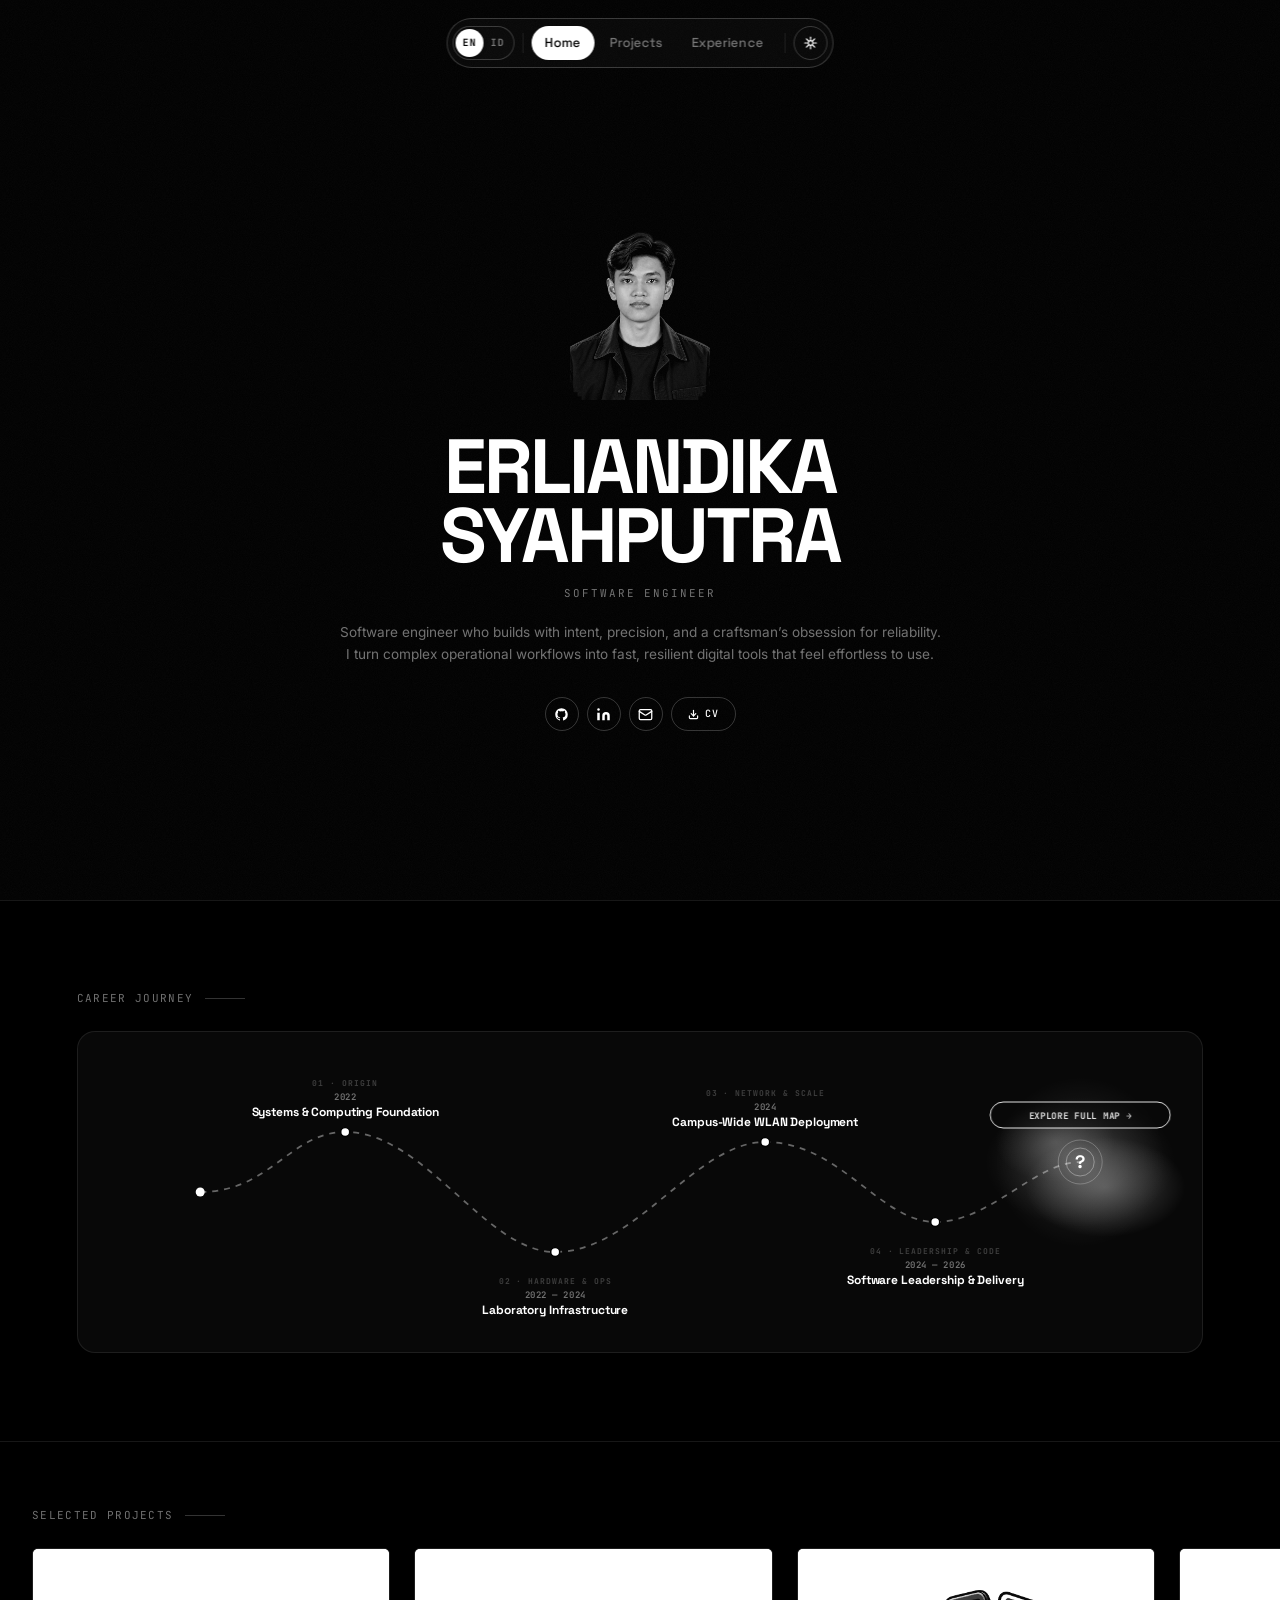
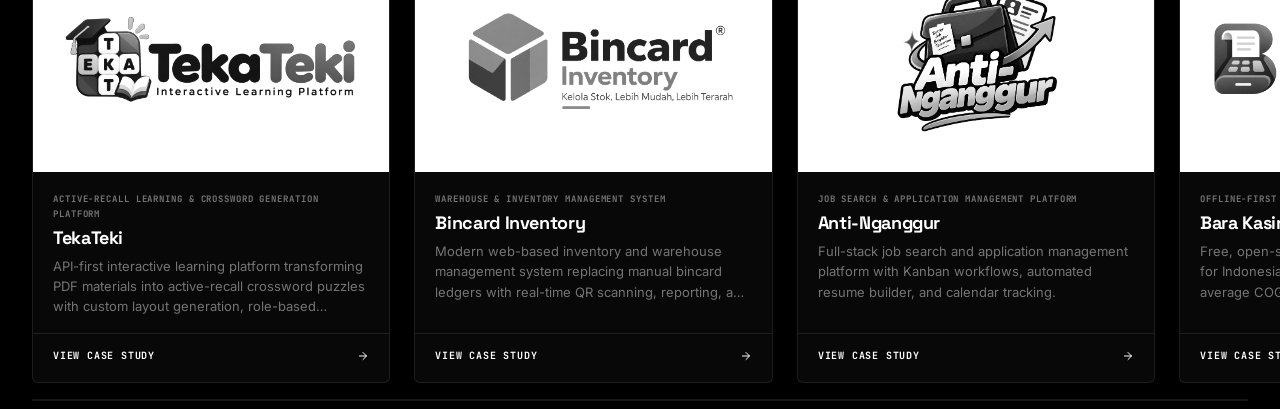
==== index.html @ e05b9988 "feat(branding & defaults): set default theme to darkmode and english, refine bio hook with authentic" ====
<!DOCTYPE html>
<html lang="en" data-theme="dark">
<head>
  <meta charset="UTF-8">
  <meta name="viewport" content="width=device-width, initial-scale=1.0">
  <title>Erliandika Syahputra — Software Engineer &amp; Full-Stack Web Developer</title>
  <meta name="description" content="Portfolio of Erliandika Syahputra, Software Engineer &amp; Full-Stack Web Developer based in Pekanbaru, Indonesia. Information Systems graduate from UIN Suska Riau specializing in web systems, mobile apps, and scalable digital architectures.">
  <meta name="author" content="Erliandika Syahputra">
  <link rel="canonical" href="https://erliandikasyahputra.vercel.app/">
  
  <!-- Open Graph / Facebook -->
  <meta property="og:type" content="website">
  <meta property="og:url" content="https://erliandikasyahputra.vercel.app/">
  <meta property="og:site_name" content="Erliandika Syahputra Portfolio">
  <meta property="og:title" content="Erliandika Syahputra — Software Engineer &amp; Full-Stack Web Developer">
  <meta property="og:description" content="Portfolio of Erliandika Syahputra, Software Engineer &amp; Full-Stack Web Developer based in Pekanbaru, Indonesia. Information Systems graduate from UIN Suska Riau.">
  <meta property="og:image" content="https://erliandikasyahputra.vercel.app/assets/images/profile-primary.webp">
  <meta property="og:locale" content="en_US">
  
  <!-- Twitter Card -->
  <meta name="twitter:card" content="summary_large_image">
  <meta name="twitter:url" content="https://erliandikasyahputra.vercel.app/">
  <meta name="twitter:title" content="Erliandika Syahputra — Software Engineer &amp; Full-Stack Web Developer">
  <meta name="twitter:description" content="Portfolio of Erliandika Syahputra, Software Engineer &amp; Full-Stack Web Developer based in Pekanbaru, Indonesia. Information Systems graduate from UIN Suska Riau.">
  <meta name="twitter:image" content="https://erliandikasyahputra.vercel.app/assets/images/profile-primary.webp">

  <!-- Structured Data: Person & WebSite Schema -->
  <script type="application/ld+json">
  {
    "@context": "https://schema.org",
    "@graph": [
      {
        "@type": "Person",
        "@id": "https://erliandikasyahputra.vercel.app/#person",
        "name": "Erliandika Syahputra",
        "jobTitle": "Software Engineer",
        "description": "Software Engineer focused on Web & Full-Stack Development, with a background in Information Systems and hands-on experience building and improving practical software solutions across web, mobile, and offline-first applications. Experience includes software development leadership, IT support, and network infrastructure.",
        "url": "https://erliandikasyahputra.vercel.app/",
        "image": "https://erliandikasyahputra.vercel.app/assets/images/profile-primary.webp",
        "sameAs": [
          "https://github.com/Erliandikasyahputraa",
          "https://www.linkedin.com/in/erliandika-syahputra/"
        ],
        "address": {
          "@type": "PostalAddress",
          "addressLocality": "Pekanbaru",
          "addressRegion": "Riau",
          "addressCountry": "ID"
        },
        "alumniOf": {
          "@type": "CollegeOrUniversity",
          "name": "Universitas Islam Negeri Sultan Syarif Kasim Riau",
          "alternateName": "UIN Suska Riau"
        },
        "knowsAbout": [
          "Software Engineering",
          "Full-Stack Web Development",
          "Frontend Development",
          "Backend Development",
          "Mobile Development",
          "React",
          "Next.js",
          "Laravel",
          "TypeScript",
          "JavaScript",
          "PHP",
          "REST API",
          "PostgreSQL",
          "MySQL",
          "Supabase",
          "Tailwind CSS",
          "PWA",
          "IT Support",
          "Network Infrastructure"
        ]
      },
      {
        "@type": "WebSite",
        "@id": "https://erliandikasyahputra.vercel.app/#website",
        "url": "https://erliandikasyahputra.vercel.app/",
        "name": "Erliandika Syahputra — Software Engineer Portfolio",
        "author": {
          "@id": "https://erliandikasyahputra.vercel.app/#person"
        }
      }
    ]
  }
  </script>

  <link rel="icon" href="assets/images/web_logo-removebg-preview (1).webp" type="image/webp">
  <link rel="preconnect" href="https://fonts.googleapis.com">
  <link rel="preconnect" href="https://fonts.gstatic.com" crossorigin>
  <link rel="stylesheet" href="https://fonts.googleapis.com/css2?family=Space+Grotesk:wght@300;400;500;600;700&family=Inter:ital,opsz,wght@0,14..32,300;0,14..32,400;0,14..32,500;1,14..32,400&family=JetBrains+Mono:wght@400;500;600;700&display=swap">
  <link rel="stylesheet" href="assets/css/style.css">
</head>
<body>

<div class="grain" aria-hidden="true"></div>
<div id="inkLayer" class="ink-layer" aria-hidden="true">
  <svg id="inkSVG" preserveAspectRatio="none">
    <defs>
      <filter id="inkBlob">
        <feTurbulence type="fractalNoise" baseFrequency="0.012 0.014" numOctaves="3" seed="5" result="noise"/>
        <feDisplacementMap in="SourceGraphic" in2="noise" scale="36" xChannelSelector="R" yChannelSelector="G"/>
      </filter>
    </defs>
    <circle id="inkCircle" cx="0" cy="0" r="0" style="filter:url(#inkBlob)"/>
  </svg>
</div>
<canvas id="cursor-canvas" aria-hidden="true"></canvas>

<!-- ═══ NAVBAR ══════════════════════════════════════════════ -->
<nav class="navbar" role="navigation" aria-label="Main navigation">
  <!-- LEFT: Language Toggle (replaces ES logo) -->
  <button class="navbar__lang-pill" id="langToggle" aria-label="Switch language" data-i18n-aria-label="aria_lang_switch" type="button">
    <span class="navbar__lang-pill__track">
      <span class="navbar__lang-pill__opt" data-lang="en">EN</span>
      <span class="navbar__lang-pill__opt" data-lang="id">ID</span>
    </span>
  </button>
  <div class="navbar__divider" aria-hidden="true"></div>
  <ul class="navbar__links" role="list">
    <li>
      <a href="index.html" class="navbar__link active" aria-current="page" aria-label="Home" data-i18n-aria-label="nav_home">
        <svg class="nav-icon" width="15" height="15" viewBox="0 0 24 24" fill="none" stroke="currentColor" stroke-width="2" stroke-linecap="round" stroke-linejoin="round" aria-hidden="true"><path d="m3 9 9-7 9 7v11a2 2 0 0 1-2 2H5a2 2 0 0 1-2-2z"/><polyline points="9 22 9 12 15 12 15 22"/></svg>
        <span class="nav-label" data-i18n="nav_home">Home</span>
      </a>
    </li>
    <li>
      <a href="pages/projects.html" class="navbar__link" aria-label="Projects" data-i18n-aria-label="nav_projects">
        <svg class="nav-icon" width="15" height="15" viewBox="0 0 24 24" fill="none" stroke="currentColor" stroke-width="2" stroke-linecap="round" stroke-linejoin="round" aria-hidden="true"><rect x="2" y="7" width="20" height="14" rx="2" ry="2"/><path d="M16 21V5a2 2 0 0 0-2-2h-4a2 2 0 0 0-2 2v16"/></svg>
        <span class="nav-label" data-i18n="nav_projects">Projects</span>
      </a>
    </li>
    <li>
      <a href="pages/experience.html" class="navbar__link" aria-label="Experience" data-i18n-aria-label="nav_experience">
        <svg class="nav-icon" width="15" height="15" viewBox="0 0 24 24" fill="none" stroke="currentColor" stroke-width="2" stroke-linecap="round" stroke-linejoin="round" aria-hidden="true"><circle cx="12" cy="12" r="10"/><polygon points="16.24 7.76 14.12 14.12 7.76 16.24 9.88 9.88 16.24 7.76"/></svg>
        <span class="nav-label" data-i18n="nav_experience">Experience</span>
      </a>
    </li>
  </ul>
  <!-- RIGHT: Theme Toggle -->
  <div class="navbar__divider" aria-hidden="true"></div>
  <button class="navbar__toggle" id="themeToggle" aria-label="Toggle colour theme" data-i18n-aria-label="aria_theme_toggle" type="button">
    <svg class="icon-sun"  width="14" height="14" viewBox="0 0 24 24" fill="none" stroke="currentColor" stroke-width="2" stroke-linecap="round" aria-hidden="true"><circle cx="12" cy="12" r="4"/><line x1="12" y1="2" x2="12" y2="6"/><line x1="12" y1="18" x2="12" y2="22"/><line x1="4.93" y1="4.93" x2="7.76" y2="7.76"/><line x1="16.24" y1="16.24" x2="19.07" y2="19.07"/><line x1="2" y1="12" x2="6" y2="12"/><line x1="18" y1="12" x2="22" y2="12"/><line x1="4.93" y1="19.07" x2="7.76" y2="16.24"/><line x1="16.24" y1="7.76" x2="19.07" y2="4.93"/></svg>
    <svg class="icon-moon" width="14" height="14" viewBox="0 0 24 24" fill="none" stroke="currentColor" stroke-width="2" stroke-linecap="round" aria-hidden="true"><path d="M21 12.79A9 9 0 1 1 11.21 3 7 7 0 0 0 21 12.79z"/></svg>
  </button>
  <button class="navbar__menu-btn" id="mobileMenuBtn" aria-label="Open navigation menu" data-i18n-aria-label="aria_menu_open" aria-expanded="false" type="button">
    <svg width="15" height="15" viewBox="0 0 24 24" fill="none" stroke="currentColor" stroke-width="2" stroke-linecap="round" aria-hidden="true"><line x1="3" y1="6" x2="21" y2="6"/><line x1="3" y1="12" x2="21" y2="12"/><line x1="3" y1="18" x2="21" y2="18"/></svg>
  </button>
</nav>

<div class="mobile-nav" id="mobileNav" role="dialog" aria-modal="true" aria-label="Navigation">
  <button class="mobile-nav__close" id="mobileNavClose" aria-label="Close menu" data-i18n-aria-label="aria_menu_close" type="button">
    <svg width="15" height="15" viewBox="0 0 24 24" fill="none" stroke="currentColor" stroke-width="2" stroke-linecap="round" aria-hidden="true"><line x1="18" y1="6" x2="6" y2="18"/><line x1="6" y1="6" x2="18" y2="18"/></svg>
  </button>
  <a href="index.html"            class="mobile-nav__link" data-mnav data-i18n="nav_home">Home</a>
  <a href="pages/projects.html"   class="mobile-nav__link" data-mnav data-i18n="nav_projects">Projects</a>
  <a href="pages/experience.html" class="mobile-nav__link" data-mnav data-i18n="nav_experience">Experience</a>
  <div class="mobile-nav__bottom">
    <button class="navbar__lang-pill" id="langToggleMobile" aria-label="Switch language" data-i18n-aria-label="aria_lang_switch" type="button">
      <span class="navbar__lang-pill__track">
        <span class="navbar__lang-pill__opt" data-lang="en">EN</span>
        <span class="navbar__lang-pill__opt" data-lang="id">ID</span>
      </span>
    </button>
    <button class="navbar__toggle" id="themeToggleMobile" aria-label="Toggle theme" data-i18n-aria-label="aria_theme_toggle" type="button">
      <svg class="icon-sun"  width="14" height="14" viewBox="0 0 24 24" fill="none" stroke="currentColor" stroke-width="2" stroke-linecap="round" aria-hidden="true"><circle cx="12" cy="12" r="4"/><line x1="12" y1="2" x2="12" y2="6"/><line x1="12" y1="18" x2="12" y2="22"/></svg>
      <svg class="icon-moon" width="14" height="14" viewBox="0 0 24 24" fill="none" stroke="currentColor" stroke-width="2" stroke-linecap="round" aria-hidden="true"><path d="M21 12.79A9 9 0 1 1 11.21 3 7 7 0 0 0 21 12.79z"/></svg>
    </button>
  </div>
</div>

<main>
  <!-- ═══ HERO ═══════════════════════════════════════════════ -->
  <section class="hero container" id="hero" aria-label="Profile introduction">
    <div class="hero__photo" tabindex="0" aria-label="Profile photo — hover for alternate">
      <img class="hero__photo-primary"   src="assets/images/profile-primary.webp" alt="Erliandika Syahputra" width="140" height="140" loading="eager" decoding="async">
      <img class="hero__photo-secondary" src="assets/images/profile-glitch.webp" alt="Erliandika Syahputra — alternate" width="140" height="140" loading="lazy" decoding="async">
    </div>

    <h1 class="hero__name">Erliandika<br>Syahputra</h1>
    <p class="hero__role" data-i18n="hero_role">Software Engineer</p>
    <p class="hero__bio" data-i18n="hero_bio">Software engineer who builds with intent, precision, and a craftsman’s obsession for reliability. I turn complex operational workflows into fast, resilient digital tools that feel effortless to use.</p>

    <div class="hero__socials" aria-label="Social and contact links">
      <a href="https://github.com/Erliandikasyahputraa" target="_blank" rel="noopener noreferrer" class="hero__icon-btn" aria-label="GitHub">
        <svg width="15" height="15" viewBox="0 0 24 24" fill="currentColor" aria-hidden="true"><path d="M12 2C6.48 2 2 6.48 2 12c0 4.42 2.87 8.17 6.84 9.49.5.09.66-.22.66-.48v-1.7c-2.78.6-3.37-1.34-3.37-1.34-.46-1.16-1.11-1.47-1.11-1.47-.91-.62.07-.61.07-.61 1 .07 1.53 1.03 1.53 1.03.89 1.52 2.34 1.08 2.91.83.09-.65.35-1.08.63-1.33-2.22-.25-4.56-1.11-4.56-4.95 0-1.09.39-1.98 1.03-2.68-.1-.25-.45-1.27.1-2.64 0 0 .84-.27 2.75 1.02A9.56 9.56 0 0 1 12 6.8c.85.004 1.71.115 2.51.337 1.91-1.29 2.75-1.02 2.75-1.02.55 1.37.2 2.39.1 2.64.64.7 1.03 1.59 1.03 2.68 0 3.85-2.34 4.7-4.57 4.95.36.31.68.92.68 1.85v2.74c0 .27.16.58.67.48A10.01 10.01 0 0 0 22 12c0-5.52-4.48-10-10-10z"/></svg>
      </a>
      <a href="https://www.linkedin.com/in/erliandika-syahputra/" target="_blank" rel="noopener noreferrer" class="hero__icon-btn" aria-label="LinkedIn">
        <svg width="15" height="15" viewBox="0 0 24 24" fill="currentColor" aria-hidden="true"><path d="M16 8a6 6 0 0 1 6 6v7h-4v-7a2 2 0 0 0-2-2 2 2 0 0 0-2 2v7h-4v-7a6 6 0 0 1 6-6zM2 9h4v12H2z"/><circle cx="4" cy="4" r="2"/></svg>
      </a>
      <a href="mailto:syahputraerliandika@gmail.com" class="hero__icon-btn" aria-label="Email">
        <svg width="15" height="15" viewBox="0 0 24 24" fill="none" stroke="currentColor" stroke-width="2" stroke-linecap="round" aria-hidden="true"><rect x="2" y="4" width="20" height="16" rx="2"/><path d="m22 7-8.97 5.7a1.94 1.94 0 0 1-2.06 0L2 7"/></svg>
      </a>
      <a href="assets/docs/Erliandika_Syahputra_General_Resume.pdf" id="cvBtn" target="_blank" rel="noopener noreferrer" download="Erliandika_Syahputra_General_Resume.pdf" class="hero__cv-btn" aria-label="Download CV" data-i18n-aria-label="aria_download_cv">
        <svg width="11" height="11" viewBox="0 0 24 24" fill="none" stroke="currentColor" stroke-width="2.5" stroke-linecap="round" aria-hidden="true"><path d="M21 15v4a2 2 0 0 1-2 2H5a2 2 0 0 1-2-2v-4"/><polyline points="7 10 12 15 17 10"/><line x1="12" y1="15" x2="12" y2="3"/></svg>
        CV
      </a>
    </div>
  </section>

  <!-- ═══ EXPERIENCE PREVIEW / TREASURE MAP ════════════════════ -->
  <section class="exp-preview container" id="exp-preview" aria-label="Career journey preview">
    <div class="exp-preview__header">
      <div class="section-label" style="margin-bottom:0"><span data-i18n="section_journey_label">Career Journey</span></div>
    </div>
    <div class="exp-map-stage" id="expMapStage">
      <div class="exp-map-wrap" id="expPreviewMap" aria-label="Interactive career journey map"></div>
    </div>
    <div class="exp-map-mobile-bar">
      <a href="pages/experience.html" class="exp-map-mobile-cta">
        <span data-i18n="journey_explore_cta">Explore the full journey</span>
        <svg width="13" height="13" viewBox="0 0 24 24" fill="none" stroke="currentColor" stroke-width="2" stroke-linecap="round" aria-hidden="true"><line x1="5" y1="12" x2="19" y2="12"/><polyline points="12 5 19 12 12 19"/></svg>
      </a>
    </div>
  </section>

  <!-- ═══ PROJECT TRAILER ═════════════════════════════════════ -->
  <section class="projects-trailer" id="projects-trailer" aria-label="Selected projects">
    <div class="projects-trailer-sticky" id="trailerSticky">
      <div class="projects-trailer__header">
        <div class="section-label" style="margin-bottom:0"><span data-i18n="section_projects_label">Selected Projects</span></div>
      </div>
      <div class="projects-track-outer">
        <div class="projects-track" id="projectsTrack" role="list"></div>
      </div>
      <div class="projects-progress" aria-hidden="true">
        <div class="projects-progress-bg">
          <div class="projects-progress-fill" id="progressFill"></div>
        </div>
      </div>
    </div>
  </section>
</main>

<script src="assets/js/data.js"></script>
<script src="assets/js/lang.js"></script>
<script src="assets/js/theme.js"></script>
<script src="assets/js/cursor.js"></script>
<script src="assets/js/app.js"></script>
</body>
</html>
---- assets/css/style.css ----
/* ============================================================
   ERLIANDIKA SYAHPUTRA — PORTFOLIO v3
   B&W · Minimal · Editorial · Centered · Personal
   ============================================================ */
/* ── 1. TOKENS ──────────────────────────────── */
:root {
  --bg:          #ffffff;
  --bg-rgb:      255, 255, 255;
  --bg-card:     #fafafa;
  --fg:          #000000;
  --bg-glass:    rgba(255,255,255,0.62);
  --border:      rgba(0,0,0,0.09);
  --border-mid:  rgba(0,0,0,0.20);
  --border-str:  #000000;
  --muted:       rgba(0,0,0,0.44);
  --muted-soft:  rgba(0,0,0,0.22);
  --fog-color:   #C8C8C8;
  --fog-color-2: #D0D0D0;
  --fog-color-3: #DADADA;

  --font-display: 'Space Grotesk', system-ui, sans-serif;
  --font-body:    'Inter',         system-ui, sans-serif;
  --font-mono:    'JetBrains Mono',monospace;

  --nav-h:   50px;
  --gutter:  clamp(1.5rem, 6vw, 6rem);
  --max-w:   1380px;
  --ease:    cubic-bezier(0.22,1,0.36,1);
  --theme-dur: 200ms;
  --theme-ease: cubic-bezier(0.22, 1, 0.36, 1);
}

[data-theme="dark"] {
  --bg:          #000000;
  --bg-rgb:      0, 0, 0;
  --bg-card:     #080808;
  --fg:          #ffffff;
  --bg-glass:    rgba(10,10,10,0.62);
  --border:      rgba(255,255,255,0.09);
  --border-mid:  rgba(255,255,255,0.20);
  --border-str:  #ffffff;
  --muted:       rgba(255,255,255,0.44);
  --muted-soft:  rgba(255,255,255,0.22);
  --fog-color:   rgba(125, 125, 125, 0.55);
  --fog-color-2: rgba(105, 105, 105, 0.45);
  --fog-color-3: rgba(90,  90,  90,  0.35);
}

/* ── 2. RESET & THEME TRANSITION FOUNDATION ── */
*,*::before,*::after { box-sizing:border-box; margin:0; padding:0; }
html { font-size:16px; scroll-behavior:smooth; -webkit-text-size-adjust:100%; }
body {
  font-family: var(--font-body);
  font-size: 1rem; line-height: 1.65;
  background: var(--bg); color: var(--fg);
  overflow-x: hidden;
  transition: background-color var(--theme-dur) var(--theme-ease), color var(--theme-dur) var(--theme-ease);
}

/* Theme color transition for surfaces, text, borders, SVGs, and maps */
html,
body,
.container,
header,
footer,
section,
main,
article,
aside,
nav,
.navbar,
.navbar__lang-pill__track,
.navbar__link,
.navbar__toggle,
.navbar__divider,
.card,
.project-card,
.project-row,
.cert-card,
.exp-card,
.milestone-card,
.dossier-modal,
.dossier-overlay,
.dossier-dialog,
.dossier-header,
.dossier-body,
.dossier-footer,
.dossier-close,
.modal,
.modal-content,
.btn,
.tag,
.pill,
.badge,
input,
textarea,
select,
button,
h1, h2, h3, h4, h5, h6,
p, span, a, label, li,
svg,
svg path,
svg line,
svg circle,
svg rect,
svg polygon,
svg polyline,
svg text,
svg tspan,
.contour-line,
.grid-line,
.elev-label,
.coord-tag,
.trail-line,
.trail-dash,
.waypoint-marker,
.waypoint-circle,
.waypoint-halo,
.trail-text,
.trail-label,
.trail-sub,
.trail-badge,
.dest-node,
.dest-pulse-ring,
.dest-btn,
.dest-btn-box,
.dest-btn-text,
.map-road-glow,
.map-road-track,
.map-start-halo,
.map-start-ring,
.map-node-start,
.map-start-label,
.map-start-sub,
.map-node-halo,
.map-node-core,
.map-node-ring,
.map-label-tag,
.map-label-year,
.map-label-title,
.map-label-sub,
.map-dest-aura,
.map-dest-ring-outer,
.map-dest-ring-inner,
.map-dest-core {
  transition-property: background-color, color, border-color, box-shadow, fill, stroke, outline-color;
  transition-duration: var(--theme-dur);
  transition-timing-function: var(--theme-ease);
}

/* Accessibility: instant theme switch for reduced-motion */
@media (prefers-reduced-motion: reduce) {
  :root {
    --theme-dur: 0ms !important;
  }
  *, *::before, *::after,
  svg, svg * {
    transition-duration: 0ms !important;
  }
}

/* Custom pixel meat cursor active only when physical mouse/trackpad pointer is in use */
html.custom-cursor-active,
html.custom-cursor-active *,
html.custom-cursor-active *::before,
html.custom-cursor-active *::after {
  cursor: none !important;
}

/* Default cursor behavior when touch is in use or mouse is idle */
html:not(.custom-cursor-active) {
  cursor: auto;
}
html:not(.custom-cursor-active) a,
html:not(.custom-cursor-active) button,
html:not(.custom-cursor-active) [role="button"],
html:not(.custom-cursor-active) [tabindex] {
  cursor: pointer;
}

img,video { display:block; max-width:100%; }
a { color:inherit; text-decoration:none; }
button { font:inherit; background:none; border:none; }
ul,ol { list-style:none; }
h1,h2,h3,h4,h5 { font-family:var(--font-display); }

/* ── CUSTOM SLIM EXPEDITION SCROLLBAR (All Pages & Containers) ── */
/* Standard Firefox */
* {
  scrollbar-width: thin;
  scrollbar-color: var(--muted) var(--bg);
}

/* WebKit (Chrome, Edge, Safari, Opera) */
::-webkit-scrollbar {
  width: 7px;
  height: 7px;
}

::-webkit-scrollbar-track {
  background: var(--bg);
  border-left: 1px solid var(--border);
  transition: background-color var(--theme-dur) var(--theme-ease), border-color var(--theme-dur) var(--theme-ease);
}

::-webkit-scrollbar-thumb {
  background: var(--muted);
  border-radius: 999px;
  border: 1.5px solid var(--bg);
  transition: background-color var(--theme-dur) var(--theme-ease), border-color var(--theme-dur) var(--theme-ease);
}

::-webkit-scrollbar-thumb:hover {
  background: var(--fg);
}

::-webkit-scrollbar-thumb:active {
  background: var(--fg);
}

::-webkit-scrollbar-corner {
  background: var(--bg);
}

/* ── 3. GRAIN ───────────────────────────────── */
.grain {
  position:fixed; inset:0; pointer-events:none; z-index:9995;
  opacity:0.025;
  background-image: url("data:image/svg+xml,%3Csvg xmlns='http://www.w3.org/2000/svg' width='200' height='200'%3E%3Cfilter id='n'%3E%3CfeTurbulence type='fractalNoise' baseFrequency='0.85' numOctaves='4' stitchTiles='stitch'/%3E%3CfeColorMatrix type='saturate' values='0'/%3E%3C/filter%3E%3Crect width='200' height='200' filter='url(%23n)'/%3E%3C/svg%3E");
  background-size:160px 160px;
  mix-blend-mode:multiply;
}
[data-theme="dark"] .grain { mix-blend-mode:screen; opacity:0.04; }

/* ── 4. INK TRANSITION OVERLAY (Legacy disabled) ── */
.ink-layer {
  display: none !important;
}

/* ── 5. CURSOR CANVAS (Always on top of all UI layers) ── */
#cursor-canvas {
  position: fixed !important;
  inset: 0 !important;
  pointer-events: none !important;
  z-index: 99999 !important;
  width: 100% !important;
  height: 100% !important;
}

/* ── 6. LAYOUT ──────────────────────────────── */
.container { width:100%; max-width:var(--max-w); margin-inline:auto; padding-inline:var(--gutter); }

/* ── 7. NAVBAR ──────────────────────────────── */
.navbar {
  position:fixed; top:18px; left:50%;
  transform:translateX(-50%);
  z-index:200; display:flex; align-items:center;
  gap:0; height:var(--nav-h); padding:0 5px;
  background:var(--bg-glass);
  border:1px solid var(--border-mid); border-radius:999px;
  backdrop-filter:blur(20px) saturate(1.5);
  -webkit-backdrop-filter:blur(20px) saturate(1.5);
  box-shadow:0 1px 24px rgba(0,0,0,0.06);
  white-space:nowrap;
  transition: background-color var(--theme-dur) var(--theme-ease), border-color var(--theme-dur) var(--theme-ease), box-shadow var(--theme-dur) var(--theme-ease);
}
/* Language pill toggle — balanced with theme toggle */
.navbar__lang-pill {
  display:flex; align-items:center; justify-content:center;
  height:38px; flex-shrink:0;
  background:none; border:none; padding:0;
  cursor:pointer;
}
.navbar__lang-pill__track {
  position:relative; display:flex; align-items:center;
  height:34px; padding:2px;
  background: var(--bg-card);
  border:1.5px solid var(--border-mid);
  border-radius:999px;
  gap:0;
  box-shadow: inset 0 1px 2px rgba(0,0,0,0.04);
  transition: background-color var(--theme-dur) var(--theme-ease), border-color var(--theme-dur) var(--theme-ease);
}
/* The sliding indicator */
.navbar__lang-pill__track::before {
  content:'';
  position:absolute; top:2px; left:2px;
  width: calc(50% - 2px);
  height: calc(100% - 4px);
  background: var(--fg);
  border-radius:999px;
  box-shadow: 0 1px 4px rgba(0,0,0,0.12);
  transition: transform 260ms cubic-bezier(0.34, 1.56, 0.64, 1), background-color var(--theme-dur) var(--theme-ease);
  z-index:0;
}
/* Slide right when ID is active */
.navbar__lang-pill[data-active="id"] .navbar__lang-pill__track::before {
  transform: translateX(100%);
}
.navbar__lang-pill__opt {
  position:relative; z-index:1;
  display:flex; align-items:center; justify-content:center;
  width:28px; height:28px;
  font-family:var(--font-mono); font-size:.625rem; font-weight:700;
  letter-spacing:.08em; line-height:1;
  color: var(--muted);
  transition: color var(--theme-dur) var(--theme-ease);
  user-select:none;
  cursor:pointer;
}
/* Active option text flips to contrast */
.navbar__lang-pill[data-active="en"] .navbar__lang-pill__opt[data-lang="en"],
.navbar__lang-pill[data-active="id"] .navbar__lang-pill__opt[data-lang="id"] {
  color: var(--bg);
}
.navbar__lang-pill:hover .navbar__lang-pill__track {
  border-color: var(--border-str);
}

.navbar__divider { width:1px; height:20px; background:var(--border); margin:0 8px; flex-shrink:0; transition: background-color var(--theme-dur) var(--theme-ease); }
.navbar__links { display:flex; align-items:center; gap:2px; }
.navbar__link {
  display:flex; align-items:center; height:34px; padding:0 13px;
  border-radius:999px;
  font-family:var(--font-display); font-size:.8125rem; font-weight:500;
  color:var(--muted); letter-spacing:.01em;
  transition: background-color 150ms var(--theme-ease), color 150ms var(--theme-ease);
}
.navbar__link:hover, .navbar__link.active { background:var(--fg); color:var(--bg); }
.nav-icon {
  display: none;
  flex-shrink: 0;
}
.nav-label {
  display: inline;
}
.navbar__dot {
  display:none; width:4px; height:4px; border-radius:50%;
  background:var(--fg); margin:0 auto;
}
.navbar__link.active + .navbar__dot,
.navbar__link.active ~ .navbar__dot { display:none; }
.navbar__toggle {
  display:flex; align-items:center; justify-content:center;
  width:34px; height:34px; border-radius:50%;
  border:1.5px solid var(--border-mid);
  color:var(--fg); margin:0; flex-shrink:0;
  position:relative; overflow:hidden;
  transition: border-color var(--theme-dur) var(--theme-ease), color var(--theme-dur) var(--theme-ease), transform 360ms var(--ease);
}
.navbar__toggle:hover { border-color:var(--border-str); }
.navbar__toggle:active,
.navbar__toggle.is-popping {
  transform: scale(0.90) rotate(180deg);
}
.navbar__toggle svg { position:absolute; transition:transform 240ms var(--ease), opacity 240ms; }
.navbar__toggle .icon-sun  { opacity:0; transform:rotate(-90deg) scale(.7); }
.navbar__toggle .icon-moon { opacity:1; transform:none; }
[data-theme="dark"] .navbar__toggle .icon-sun  { opacity:1; transform:none; }
[data-theme="dark"] .navbar__toggle .icon-moon { opacity:0; transform:rotate(90deg) scale(.7); }

/* Dynamic GPU layer promotion during theme ink transition */
html.theme-transitioning,
html.theme-transitioning body,
html.theme-transitioning .navbar,
html.theme-transitioning .card,
html.theme-transitioning .project-card {
  will-change: background-color, color, border-color;
}
.navbar__menu-btn {
  display:none; align-items:center; justify-content:center;
  width:34px; height:34px; border-radius:50%;
  border:1.5px solid var(--border-mid); color:var(--fg); margin-left:6px;
}

/* Mobile nav */
.mobile-nav {
  display:none; position:fixed; inset:0; z-index:190;
  background:var(--bg); flex-direction:column; align-items:center; justify-content:center; gap:2rem;
}
.mobile-nav.open { display:flex; }
.mobile-nav__link {
  font-family:var(--font-display); font-size:clamp(2.5rem,9vw,4rem);
  font-weight:700; letter-spacing:-.03em; color:var(--fg);
  transition:opacity 150ms;
}
.mobile-nav__link:hover { opacity:.4; }
.mobile-nav__close {
  position:absolute; top:24px; right:24px;
  width:40px; height:40px; border-radius:50%;
  border:1.5px solid var(--border-str);
  display:flex; align-items:center; justify-content:center; color:var(--fg);
}
.mobile-nav__bottom {
  position:absolute; bottom:32px;
  display:flex; align-items:center; gap:1rem;
}

/* ── 8. HERO & PAGE CLEARANCE ─────────────────────── */
.hero {
  display:flex; flex-direction:column; align-items:center;
  justify-content:center; text-align:center;
  min-height:100dvh;
  padding-top:clamp(6.5rem, 12vh, 8.5rem);
  padding-bottom:4rem;
}

.exp-page,
.projects-page {
  padding-top:clamp(6.5rem, 12vh, 8.5rem);
  padding-bottom:2.5rem;
}

.pdetail {
  padding-top:clamp(6.5rem, 12vh, 8.5rem);
  padding-bottom:4rem;
}

.pdetail__header {
  padding-top:1rem;
}

.exp-page__heading,
.projects-page__heading {
  margin-top: 0.5rem;
  margin-bottom: 0.75rem;
}

.hero__photo {
  position:relative;
  width:clamp(120px, 11vw, 156px);
  aspect-ratio: 3 / 4;
  margin:0 auto 2rem;
  flex-shrink:0;
  /* 8-bit stepped pixelated frame */
  clip-path: polygon(
    0 12px, 4px 12px, 4px 8px, 8px 8px, 8px 4px, 12px 4px, 12px 0,
    calc(100% - 12px) 0, calc(100% - 12px) 4px, calc(100% - 8px) 4px, calc(100% - 8px) 8px, calc(100% - 4px) 8px, calc(100% - 4px) 12px, 100% 12px,
    100% calc(100% - 12px), calc(100% - 4px) calc(100% - 12px), calc(100% - 4px) calc(100% - 8px), calc(100% - 8px) calc(100% - 8px), calc(100% - 8px) calc(100% - 4px), calc(100% - 12px) calc(100% - 4px), calc(100% - 12px) 100%,
    12px 100%, 12px calc(100% - 4px), 8px calc(100% - 4px), 8px calc(100% - 8px), 4px calc(100% - 8px), 4px calc(100% - 12px), 0 calc(100% - 12px)
  );
  filter: drop-shadow(0 0 0 2px var(--fg));
  background:var(--bg);
}
.hero__photo img {
  position:absolute; inset:0; width:100%; height:100%;
  object-fit:contain; object-position:center;
  filter: grayscale(100%) contrast(1.10);
  image-rendering: -webkit-optimize-contrast;
}
.hero__photo-primary  { z-index:2; }
.hero__photo-secondary { z-index:1; opacity:0; }

.hero__photo:hover .hero__photo-primary,
.hero__photo.glitching .hero__photo-primary  { animation:glitch-a .70s steps(2) forwards; }
.hero__photo:hover .hero__photo-secondary,
.hero__photo.glitching .hero__photo-secondary { opacity:1; animation:glitch-b .70s steps(2) forwards; }

.hero__photo.glitching-out .hero__photo-primary { animation:glitch-return-a .50s steps(2) forwards; }
.hero__photo.glitching-out .hero__photo-secondary { animation:glitch-return-b .50s steps(2) forwards; }

@keyframes glitch-a {
  0%  { clip-path:none; transform:none; }
  10% { clip-path:inset(0 0 65% 0); transform:translate(-4px,0); }
  22% { clip-path:inset(35% 0 40% 0); transform:translate(3px,0); }
  35% { clip-path:inset(70% 0 0 0); transform:translate(-3px,0); }
  48% { clip-path:none; opacity:.7; }
  60% { clip-path:inset(0 0 50% 0); transform:translate(3px,0); }
  72% { clip-path:inset(20% 0 30% 0); transform:translate(-2px,0); opacity:.4; }
  85% { opacity:.15; clip-path:none; }
  100%{ opacity:0; clip-path:none; transform:none; }
}
@keyframes glitch-b {
  0%  { opacity:0; clip-path:inset(0 0 100% 0); }
  10% { opacity:0.6; clip-path:inset(65% 0 0 0); transform:translate(4px,0); }
  25% { clip-path:inset(0 0 35% 0); transform:translate(-3px,0); }
  45% { clip-path:inset(25% 0 25% 0); transform:translate(2px,0); }
  65% { clip-path:none; transform:translate(-1px,0); opacity:0.9; }
  100%{ opacity:1; clip-path:none; transform:none; }
}

@keyframes glitch-return-a {
  0%   { opacity: 0; clip-path: inset(0 0 70% 0); transform: translate(3px, 0); }
  25%  { opacity: 0.5; clip-path: inset(30% 0 30% 0); transform: translate(-3px, 0); }
  55%  { opacity: 0.85; clip-path: inset(10% 0 10% 0); transform: translate(2px, 0); }
  80%  { opacity: 1; clip-path: none; transform: translate(-1px, 0); }
  100% { opacity: 1; clip-path: none; transform: none; }
}

@keyframes glitch-return-b {
  0%   { opacity: 1; clip-path: none; transform: none; }
  25%  { opacity: 0.7; clip-path: inset(20% 0 40% 0); transform: translate(-4px, 0); }
  55%  { opacity: 0.3; clip-path: inset(60% 0 0 0); transform: translate(3px, 0); }
  85%  { opacity: 0.1; clip-path: none; }
  100% { opacity: 0; clip-path: none; transform: none; }
}
@media (prefers-reduced-motion:reduce) {
  .hero__photo:hover .hero__photo-primary  { animation:none; opacity:0; }
  .hero__photo:hover .hero__photo-secondary { opacity:1; animation:none; }
}

.hero__name {
  font-size:clamp(3rem,6vw,5.25rem);
  font-weight:700; letter-spacing:-.04em; line-height:.9;
  text-transform:uppercase; color:var(--fg);
}
.hero__role {
  font-family:var(--font-mono); font-size:clamp(.65rem,.85vw,.8rem);
  letter-spacing:.18em; text-transform:uppercase; color:var(--muted);
  margin-top:.875rem;
}
.hero__bio {
  max-width: 620px;
  margin: 1.125rem auto 1.5rem;
  font-family: var(--font-body);
  font-size: clamp(0.85rem, 1.05vw, 0.95rem);
  line-height: 1.65;
  color: var(--muted);
  font-weight: 400;
  text-wrap: balance;
}
.hero__socials {
  display:flex; align-items:center; justify-content:center;
  gap:.5rem; flex-wrap:wrap; margin-top:0.5rem;
}
.hero__icon-btn {
  display:flex; align-items:center; justify-content:center;
  width:34px; height:34px; border-radius:50%;
  border:1.5px solid var(--border-mid); color:var(--fg);
  transition:background 150ms, border-color 150ms, color 150ms, transform 200ms var(--ease);
}
.hero__icon-btn:hover { background:var(--fg); border-color:var(--border-str); color:var(--bg); transform:translateY(-2px); }
.hero__cv-btn {
  display:inline-flex; align-items:center; gap:.375rem;
  height:34px; padding:0 1rem;
  border:1.5px solid var(--border-mid); border-radius:999px;
  font-family:var(--font-mono); font-size:.625rem;
  font-weight:500; letter-spacing:.1em; text-transform:uppercase;
  color:var(--fg);
  transition:background 150ms, border-color 150ms, color 150ms;
}
.hero__cv-btn:hover { background:var(--fg); border-color:var(--border-str); color:var(--bg); }
.hero__cv-btn.disabled { opacity:.32; pointer-events:none; }

/* ── 9. SECTION LABEL ───────────────────────── */
.section-label {
  font-family:var(--font-mono); font-size:.6875rem;
  letter-spacing:.12em; text-transform:uppercase; color:var(--muted);
  display:flex; align-items:center; gap:.75rem; margin-bottom:2rem;
}
.section-label::after { content:''; height:1px; width:40px; background:var(--border-mid); flex-shrink:0; }

/* ── 10. HOME EXPERIENCE PREVIEW MAP (TREASURE MAP) ────────── */
.exp-preview {
  padding-block: clamp(3.5rem, 7vw, 5.5rem);
  border-top: 1px solid var(--border);
  position: relative;
}
.exp-preview__header {
  display: flex;
  justify-content: space-between;
  align-items: center;
  margin-bottom: 1.5rem;
  flex-wrap: wrap;
  gap: 1rem;
}
.exp-preview__meta {
  display: inline-flex;
  align-items: center;
  gap: .5rem;
  padding: 4px 12px;
  border-radius: 999px;
  border: 1px solid var(--border);
  background: var(--bg-glass);
}
.exp-preview__dot {
  width: 6px;
  height: 6px;
  border-radius: 50%;
  background: var(--fg);
  animation: radar-dot-pulse 2.2s infinite ease-in-out;
}
@keyframes radar-dot-pulse {
  0%, 100% { transform: scale(1); opacity: 1; }
  50% { transform: scale(1.4); opacity: .45; }
}
.exp-preview__status {
  font-family: var(--font-mono);
  font-size: .625rem;
  font-weight: 500;
  letter-spacing: .12em;
  text-transform: uppercase;
  color: var(--muted);
}

/* Stage Container */
.exp-map-stage {
  position: relative;
  width: 100%;
  border: 1px solid var(--border);
  border-radius: 18px;
  background: var(--bg-card);
  overflow: visible;
  box-shadow: 0 4px 20px rgba(0,0,0,0.03);
  z-index: 10;
}

/* Scrollable wrap for wide SVG track on smaller viewports */
.exp-map-wrap {
  position: relative;
  width: 100%;
  overflow-x: auto;
  overflow-y: visible;
  scrollbar-width: none;
  -ms-overflow-style: none;
  padding: 1.25rem 0.5rem;
}
.exp-map-wrap::-webkit-scrollbar {
  display: none;
}

.exp-map-svg {
  display: block;
  width: 100%;
  min-width: 960px;
  overflow: visible;
  user-select: none;
}

/* Route path */
.map-path {
  stroke: var(--fg);
  stroke-width: 1.75;
  stroke-dasharray: 6 6;
  fill: none;
  opacity: .38;
  transition: opacity 250ms ease;
}
.map-path-contour {
  stroke: var(--fg);
  stroke-width: 1;
  stroke-dasharray: 2 6;
  fill: none;
  opacity: .12;
}

/* Milestone nodes */
.map-node-group {
  cursor: pointer;
  outline: none;
  transition: transform 220ms var(--ease);
}
.map-node-group:hover {
  transform: translateY(-3px);
}
.map-node-ring {
  fill: none;
  stroke: var(--fg);
  stroke-width: 1.2;
  opacity: .22;
  transition: opacity 220ms, r 220ms, stroke-width 220ms;
}
.map-node-group:hover .map-node-ring,
.map-node-group:focus-visible .map-node-ring {
  opacity: .9;
  stroke-width: 1.75;
  r: 15;
}
.map-node-core {
  fill: var(--bg);
  stroke: var(--fg);
  stroke-width: 2.2;
  transition: fill 220ms, r 220ms, stroke-width 220ms;
}
.map-node-group:hover .map-node-core,
.map-node-group:focus-visible .map-node-core {
  fill: var(--fg);
  r: 5.5;
}
.map-node-start {
  fill: var(--fg);
}

/* Typography on map */
.map-label-tag {
  font-family: var(--font-mono);
  font-size: 9px;
  font-weight: 700;
  letter-spacing: .12em;
  fill: var(--muted);
  text-transform: uppercase;
  transition: fill 200ms;
}
.map-node-group:hover .map-label-tag {
  fill: var(--fg);
}
.map-label-year {
  font-family: var(--font-mono);
  font-size: 10.5px;
  font-weight: 600;
  fill: var(--fg);
}
.map-label-title {
  font-family: var(--font-display);
  font-size: 13px;
  font-weight: 700;
  letter-spacing: -.01em;
  fill: var(--fg);
  transition: fill 200ms;
}
.map-node-group:hover .map-label-title {
  font-weight: 800;
}
.map-label-reflection {
  font-family: var(--font-body);
  font-size: 10.5px;
  fill: var(--muted);
  font-style: italic;
}

/* Waypoint Treasure Marker */
.map-waypoint-anchor {
  cursor: pointer;
  outline: none;
  text-decoration: none;
}
.waypoint-radar {
  fill: none;
  stroke: var(--fg);
  stroke-width: 1;
  opacity: .35;
  animation: waypoint-radar-expand 3s infinite ease-out;
}
/* Waypoint / Treasure Marker Elements */
.map-waypoint-anchor {
  cursor: pointer;
  outline: none;
  text-decoration: none;
  transition: transform 200ms var(--ease);
}
.waypoint-radar {
  fill: none;
  stroke: var(--fg);
  stroke-width: 1;
  opacity: .35;
  animation: waypoint-radar-expand 2.8s infinite ease-out;
}
@keyframes waypoint-radar-expand {
  0%   { r: 12; opacity: .45; }
  70%  { r: 26; opacity: .05; }
  100% { r: 30; opacity: 0; }
}
.waypoint-x {
  stroke: var(--fg);
  stroke-width: 2.2;
  stroke-linecap: round;
  transition: transform 200ms var(--ease);
  transform-origin: 28px 22px;
}
.map-waypoint-anchor:hover .waypoint-x,
.map-waypoint-anchor:focus-visible .waypoint-x {
  /* No excessive animation, keep it subtle if any. User requested no excessive movement, just relying on the ? hook. */
  stroke-width: 2.6;
}

/* Floating Pill Tooltip above Waypoint Marker */
.waypoint-pill-tooltip {
  pointer-events: none;
  transition: transform 200ms var(--ease), opacity 200ms;
  opacity: 0;
}
.map-waypoint-anchor:hover .waypoint-pill-tooltip,
.map-waypoint-anchor:focus-visible .waypoint-pill-tooltip {
  opacity: 1;
  transform: translateY(-6px);
}

/* ── Interactive Mystery Fog & Waypoint on Landing Page ── */
.map-fog-clickable-zone {
  cursor: pointer;
  outline: none;
}
.map-fog-hitbox {
  fill: transparent;
}
.map-fog-aura {
  opacity: 0.35;
  transition: opacity 300ms var(--ease), transform 400ms var(--ease);
  transform-origin: 940px 110px;
}
.map-cloud-layer {
  transition: transform 500ms var(--ease), opacity 300ms var(--ease);
  transform-origin: 940px 110px;
}
.map-cloud-layer.c1 {
  animation: cloud-drift-1 6s infinite ease-in-out alternate;
}
.map-cloud-layer.c2 {
  animation: cloud-drift-2 7.5s infinite ease-in-out alternate;
}
.map-cloud-layer.c3 {
  animation: cloud-drift-3 5s infinite ease-in-out alternate;
}
@keyframes cloud-drift-1 {
  0% { transform: translate(0, 0) scale(1); }
  100% { transform: translate(-6px, 4px) scale(1.05); }
}
@keyframes cloud-drift-2 {
  0% { transform: translate(0, 0) scale(1); }
  100% { transform: translate(5px, -3px) scale(1.04); }
}
@keyframes cloud-drift-3 {
  0% { transform: translate(0, 0) scale(1); }
  100% { transform: translate(-3px, -5px) scale(1.06); }
}

.map-fog-clickable-zone:hover .map-fog-aura,
.map-fog-clickable-zone:focus-visible .map-fog-aura {
  opacity: 0.85;
  transform: scale(1.22);
}
.map-fog-clickable-zone:hover .map-cloud-layer,
.map-fog-clickable-zone:focus-visible .map-cloud-layer {
  opacity: 0.95;
}
.map-fog-clickable-zone:hover .waypoint-radar-outer,
.map-fog-clickable-zone:focus-visible .waypoint-radar-outer {
  stroke-opacity: 0.9;
  transform: scale(1.35);
}
.map-fog-clickable-zone:hover .waypoint-radar,
.map-fog-clickable-zone:focus-visible .waypoint-radar {
  fill: var(--fg);
}
.map-fog-clickable-zone:hover .map-mystery-glyph,
.map-fog-clickable-zone:focus-visible .map-mystery-glyph {
  fill: var(--bg);
}
.map-fog-clickable-zone:hover .wp-pill-bg,
.map-fog-clickable-zone:focus-visible .wp-pill-bg {
  fill: var(--fg);
}
.map-fog-clickable-zone:hover .wp-pill-text,
.map-fog-clickable-zone:focus-visible .wp-pill-text {
  fill: var(--bg);
  font-weight: 800;
}
.map-fog-clickable-zone:hover .waypoint-pill-tooltip,
.map-fog-clickable-zone:focus-visible .waypoint-pill-tooltip {
  opacity: 1;
  transform: translateY(-4px);
}

.waypoint-radar-outer {
  fill: none;
  stroke: var(--fg);
  stroke-width: 1px;
  stroke-opacity: 0.25;
  transform-origin: 940px 110px;
  animation: radar-pulse 2.8s infinite ease-out;
}
@keyframes radar-pulse {
  0% { r: 14px; opacity: 0.8; }
  100% { r: 38px; opacity: 0; }
}

.map-mystery-glyph {
  font-family: var(--font-display);
  font-size: 1.125rem;
  font-weight: 800;
  fill: var(--fg);
  pointer-events: none;
  transition: fill 200ms;
}

.waypoint-pill-tooltip {
  pointer-events: none;
  opacity: 0.88;
  transition: transform 220ms var(--ease), opacity 220ms;
}

.wp-pill-bg {
  fill: var(--bg-glass);
  stroke: var(--border-str);
  stroke-width: 1px;
  backdrop-filter: blur(8px);
  -webkit-backdrop-filter: blur(8px);
  transition: color 200ms var(--theme-ease), background-color 200ms var(--theme-ease), border-color 200ms var(--theme-ease), box-shadow 200ms var(--theme-ease), transform 200ms var(--theme-ease);
}
.wp-pill-text {
  font-family: var(--font-mono);
  font-size: 0.5625rem;
  font-weight: 700;
  letter-spacing: 0.08em;
  fill: var(--fg);
  pointer-events: none;
  transition: color 200ms var(--theme-ease), background-color 200ms var(--theme-ease), border-color 200ms var(--theme-ease), box-shadow 200ms var(--theme-ease), transform 200ms var(--theme-ease);
}

/* ── Interactive Milestone Sneak Peek Floating Card ── */
.map-sneak-peek {
  position: absolute;
  z-index: 60;
  pointer-events: none;
  opacity: 0;
  visibility: hidden;
  transition: opacity 200ms var(--ease), transform 200ms var(--ease), visibility 200ms;
  width: max-content;
  max-width: 290px;
  background: var(--bg);
  border: 1px solid var(--border-mid);
  border-radius: 8px;
  padding: 12px 14px;
  box-shadow: 0 12px 32px rgba(0, 0, 0, 0.12);
  backdrop-filter: blur(8px);
}
[data-theme="dark"] .map-sneak-peek {
  box-shadow: 0 12px 32px rgba(0, 0, 0, 0.6), 0 0 0 1px rgba(255, 255, 255, 0.08);
}
.map-sneak-peek.active {
  opacity: 1;
  visibility: visible;
}

.msp-header {
  display: flex;
  justify-content: space-between;
  align-items: center;
  margin-bottom: 0.35rem;
}
.msp-badge {
  font-family: var(--font-mono);
  font-size: 0.5625rem;
  font-weight: 700;
  letter-spacing: 0.1em;
  text-transform: uppercase;
  color: var(--muted);
  background: rgba(0, 0, 0, 0.05);
  padding: 2px 6px;
  border-radius: 4px;
}
[data-theme="dark"] .msp-badge {
  background: rgba(255, 255, 255, 0.1);
}
.msp-year {
  font-family: var(--font-mono);
  font-size: 0.625rem;
  font-weight: 700;
  color: var(--fg);
}
.msp-title {
  font-family: var(--font-display);
  font-size: 0.9375rem;
  font-weight: 700;
  color: var(--fg);
  line-height: 1.25;
  margin-bottom: 0.25rem;
}
.msp-meta {
  font-family: var(--font-mono);
  font-size: 0.625rem;
  color: var(--muted);
  margin-bottom: 0.45rem;
  line-height: 1.35;
}
.msp-role {
  font-weight: 600;
  color: var(--fg);
}
.msp-desc {
  font-family: var(--font-body);
  font-size: 0.75rem;
  line-height: 1.45;
  color: var(--muted);
  margin-bottom: 0.5rem;
}
.msp-hint {
  display: flex;
  align-items: center;
  gap: 0.35rem;
  font-family: var(--font-mono);
  font-size: 0.5625rem;
  font-weight: 700;
  letter-spacing: 0.08em;
  text-transform: uppercase;
  color: var(--fg);
  border-top: 1px dashed var(--border);
  padding-top: 0.45rem;
}

/* Mobile Exploration Anchor Bar */
.exp-map-mobile-bar {
  display: none;
  margin-top: 1.25rem;
  text-align: center;
}
.exp-map-mobile-cta {
  display: inline-flex;
  align-items: center;
  gap: .5rem;
  padding: .625rem 1.25rem;
  border-radius: 999px;
  border: 1px solid var(--border-mid);
  background: var(--bg);
  font-family: var(--font-display);
  font-size: .8125rem;
  font-weight: 600;
  color: var(--fg);
  text-decoration: none;
  transition: background 150ms, color 150ms, border-color 150ms;
}
.exp-map-mobile-cta:hover {
  background: var(--fg);
  color: var(--bg);
  border-color: var(--fg);
}

@media (max-width: 768px) {
  .exp-map-mobile-bar {
    display: block;
  }
  .exp-map-fog {
    width: 200px;
    padding-right: 1rem;
  }
  .fog-q-glyph {
    font-size: 2.25rem;
  }
}

/* ── 11. HOME PROJECT TRAILER (horizontal scroll) ── */
.projects-trailer {
  border-top: 1px solid var(--border);
  padding-top: clamp(2.5rem, 5vw, 4rem);
  padding-bottom: 0;
  margin-bottom: 0;
  width: 100%;
}
.projects-trailer-sticky {
  width: 100%;
  display: flex;
  flex-direction: column;
}
.projects-trailer__header {
  width: 100%;
  max-width: 100%;
  margin-inline: 0;
  padding-inline: clamp(1rem, 2.5vw, 2.25rem);
  margin-bottom: 1rem;
  display: flex;
  justify-content: space-between;
  align-items: center;
  flex-shrink: 0;
}
.projects-trailer__link {
  font-family: var(--font-mono);
  font-size: .625rem;
  letter-spacing: .08em;
  text-transform: uppercase;
  color: var(--muted);
  display: inline-flex;
  align-items: center;
  gap: .4rem;
  transition: color 150ms, gap 150ms;
}
.projects-trailer__link:hover {
  color: var(--fg);
  gap: .65rem;
}

.projects-track-outer {
  width: 100%;
  overflow-x: auto;
  overflow-y: hidden;
  padding-top: 0.5rem;
  padding-bottom: 0.25rem;
  scrollbar-width: none;
  -ms-overflow-style: none;
  -webkit-overflow-scrolling: touch;
  cursor: grab;
  user-select: none;
}
.projects-track-outer:active {
  cursor: grabbing;
}
.projects-track-outer::-webkit-scrollbar {
  display: none;
}

.projects-track {
  display: flex;
  flex-direction: row;
  gap: 1.5rem;
  align-items: stretch;
  padding-left: clamp(1rem, 2.5vw, 2.25rem);
  padding-right: clamp(2rem, 4vw, 3.5rem);
  width: max-content;
}
.projects-progress {
  padding-inline: clamp(1rem, 2.5vw, 2.25rem);
  margin-top: 0.75rem;
  margin-bottom: 0.5rem;
  max-width: 100%;
  margin-inline: 0;
  width: 100%;
  display: block !important;
}
.projects-progress-bg {
  height: 2px;
  background: var(--border);
  position: relative;
  border-radius: 999px;
  overflow: hidden;
}
.projects-progress-fill {
  height: 100%;
  background: var(--fg);
  width: 0%;
  position: absolute;
  inset: 0 auto 0 0;
  transition: width 60ms linear;
}

/* ── 12. HOME PROJECT CARDS (carousel) ─────── */
.project-card,
.pcard {
  flex: 0 0 clamp(280px, 28vw, 360px);
  width: clamp(280px, 28vw, 360px);
  max-width: 85vw;
  display: flex;
  flex-direction: column;
  border: 1px solid var(--border);
  border-radius: 6px;
  background: var(--bg-card);
  overflow: hidden;
  text-decoration: none;
  color: inherit;
  transition: border-color 220ms, transform 300ms var(--ease), box-shadow 300ms;
  position: relative;
}
.project-card:hover,
.pcard:hover {
  border-color: var(--border-str);
  transform: translateY(-4px);
  box-shadow: 0 12px 36px rgba(0,0,0,0.08);
}
[data-theme="dark"] .project-card:hover,
[data-theme="dark"] .pcard:hover {
  box-shadow: 0 12px 36px rgba(255,255,255,0.05);
}

.project-card__num,
.parow__num {
  display: none !important;
}

.project-card__img-wrap {
  width: 100%;
  aspect-ratio: 16/10;
  overflow: hidden;
  background: #ffffff !important;
  position: relative;
  border-bottom: 1px solid var(--border);
  display: flex;
  align-items: center;
  justify-content: center;
}
.project-card__img {
  width: 100%;
  height: 100%;
  object-fit: contain;
  background: #ffffff !important;
  padding: 16px 22px;
  display: block;
  filter: grayscale(100%) contrast(1.05);
  transition: filter 350ms ease;
}
.project-card:hover .project-card__img,
.parow:hover .parow__img {
  filter: grayscale(0%) contrast(1.02) !important;
  transform: none !important;
}

/* ── Playing Card Device Mockups (Phone - Laptop - Phone Mekar) ── */
.card-fan-overlay {
  position: absolute;
  inset: 0;
  background: rgba(0, 0, 0, 0.22);
  opacity: 0;
  pointer-events: none;
  transition: opacity 280ms ease;
  z-index: 4;
}
.project-card:hover .card-fan-overlay,
.parow:hover .card-fan-overlay {
  opacity: 1;
}

.card-fan-wrap {
  position: absolute;
  inset: 0;
  display: flex;
  align-items: center;
  justify-content: center;
  pointer-events: none;
  z-index: 6;
}

/* Base Device Card */
.fan-card {
  position: absolute;
  overflow: hidden;
  background: #0d0d0d;
  top: 50%;
  left: 50%;
  transform: translate(-50%, -50%) scale(0.3);
  opacity: 0;
  transition: transform 360ms cubic-bezier(0.34, 1.56, 0.64, 1), opacity 220ms ease, box-shadow 260ms ease;
  transform-origin: center 85%;
  box-shadow: 0 6px 18px rgba(0, 0, 0, 0.5);
}

.fan-card img {
  width: 100%;
  height: 100%;
  object-fit: cover;
  display: block;
}

/* 1 & 3: Smartphone Frames (Portrait 9:18.5) — Compact */
.fan-card--1,
.fan-card--3 {
  width: 16%;
  max-width: 54px;
  aspect-ratio: 9/18.5;
  border-radius: 6px;
  border: 1.25px solid rgba(255, 255, 255, 0.95);
}

/* Smartphone Top Speaker Notch */
.fan-card--1::before,
.fan-card--3::before {
  content: '';
  position: absolute;
  top: 2px;
  left: 50%;
  transform: translateX(-50%);
  width: 34%;
  height: 2px;
  background: rgba(255, 255, 255, 0.9);
  border-radius: 999px;
  z-index: 5;
  box-shadow: 0 1px 2px rgba(0, 0, 0, 0.4);
}

/* 2: Laptop Frame (Center Landscape 16:10) — Compact */
.fan-card--2 {
  width: 32%;
  max-width: 108px;
  aspect-ratio: 16/10;
  border-radius: 4px;
  border: 1.25px solid rgba(255, 255, 255, 0.95);
  box-shadow: 0 8px 24px rgba(0, 0, 0, 0.65);
}

/* Laptop Top Camera Dot */
.fan-card--2::before {
  content: '';
  position: absolute;
  top: 2px;
  left: 50%;
  transform: translateX(-50%);
  width: 2.5px;
  height: 2.5px;
  background: rgba(255, 255, 255, 0.9);
  border-radius: 50%;
  z-index: 5;
}

/* Fan Out / Mekar: Positioned right near the bottom boundary with enhanced tilt */
.project-card:hover .fan-card--1,
.parow:hover .fan-card--1 {
  transform: translate(calc(-50% - 76px), calc(-50% + 46px)) rotate(-22deg) scale(0.96);
  opacity: 1;
  z-index: 7;
  transition-delay: 35ms;
}

.project-card:hover .fan-card--2,
.parow:hover .fan-card--2 {
  transform: translate(-50%, calc(-50% + 42px)) rotate(0deg) scale(1.04);
  opacity: 1;
  z-index: 9;
  box-shadow: 0 12px 28px rgba(0, 0, 0, 0.75);
  transition-delay: 0ms;
}

.project-card:hover .fan-card--3,
.parow:hover .fan-card--3 {
  transform: translate(calc(-50% + 76px), calc(-50% + 46px)) rotate(22deg) scale(0.96);
  opacity: 1;
  z-index: 8;
  transition-delay: 70ms;
}

.project-card__info {
  padding: 1.25rem 1.25rem 1rem;
  display: flex;
  flex-direction: column;
  flex: 1;
}
.project-card__cat {
  font-family: var(--font-mono);
  font-size: 0.5625rem;
  letter-spacing: 0.1em;
  text-transform: uppercase;
  color: var(--muted);
  font-weight: 700;
  margin-bottom: 0.35rem;
}
.project-card__title {
  font-family: var(--font-display);
  font-size: 1.125rem;
  font-weight: 700;
  color: var(--fg);
  letter-spacing: -0.02em;
  line-height: 1.25;
  margin-bottom: 0.4rem;
}
.project-card__desc {
  font-size: 0.8125rem;
  color: var(--muted);
  line-height: 1.55;
  display: -webkit-box;
  -webkit-line-clamp: 3;
  -webkit-box-orient: vertical;
  overflow: hidden;
}

.project-card__footer {
  padding: 0.875rem 1.25rem 1.125rem;
  display: flex;
  align-items: center;
  justify-content: space-between;
  border-top: 1px solid var(--border);
  font-family: var(--font-mono);
  font-size: 0.625rem;
  font-weight: 700;
  color: var(--fg);
  letter-spacing: 0.08em;
  text-transform: uppercase;
}
.project-card__footer svg {
  transition: transform 200ms var(--ease);
}
.project-card:hover .project-card__footer svg {
  transform: translateX(4px);
}

/* ── Minimalist Next Arrow Button (End of Carousel Track) ── */
.projects-track__next-btn {
  display: flex;
  flex-direction: column;
  align-items: center;
  justify-content: center;
  align-self: center;
  flex: 0 0 auto;
  text-decoration: none;
  color: inherit;
  gap: 0.75rem;
  padding: 1rem 2.25rem 1rem 1rem;
}

.projects-track__next-circle {
  width: 58px;
  height: 58px;
  border-radius: 50%;
  border: 1.5px solid var(--border-mid);
  background: var(--bg-card);
  display: flex;
  align-items: center;
  justify-content: center;
  color: var(--fg);
  box-shadow: 0 4px 14px rgba(0, 0, 0, 0.05);
  transition: transform 260ms var(--ease), background 220ms ease, color 220ms ease, border-color 220ms ease, box-shadow 260ms ease;
  cursor: pointer;
}

.projects-track__next-btn:hover .projects-track__next-circle {
  background: var(--fg);
  color: var(--bg);
  border-color: var(--fg);
  transform: scale(1.08) translateX(4px);
  box-shadow: 0 10px 24px rgba(0, 0, 0, 0.2);
}
[data-theme="dark"] .projects-track__next-btn:hover .projects-track__next-circle {
  box-shadow: 0 10px 24px rgba(255, 255, 255, 0.14);
}

.projects-track__next-circle svg {
  transition: transform 240ms var(--ease);
}
.projects-track__next-btn:hover .projects-track__next-circle svg {
  transform: translateX(2px);
}

.projects-track__next-meta {
  display: flex;
  flex-direction: column;
  align-items: center;
  gap: 0.15rem;
  text-align: center;
}

.projects-track__next-tag {
  font-family: var(--font-mono);
  font-size: 0.5625rem;
  font-weight: 700;
  letter-spacing: 0.12em;
  text-transform: uppercase;
  color: var(--muted);
  transition: color 200ms ease;
}
.projects-track__next-btn:hover .projects-track__next-tag {
  color: var(--fg);
}

.projects-track__next-text {
  font-family: var(--font-display);
  font-size: 0.75rem;
  font-weight: 700;
  letter-spacing: 0.04em;
  text-transform: uppercase;
  color: var(--fg);
  white-space: nowrap;
  transition: transform 200ms ease;
}
.projects-track__next-btn:hover .projects-track__next-text {
  transform: translateX(2px);
}

/* ── 13. PROJECTS PAGE (Editorial Rows) ── */
.projects-page { padding-top:clamp(6.5rem, 12vh, 8.5rem); padding-bottom:4rem; }
.projects-page__heading { font-size:clamp(2rem,4vw,3.25rem); font-weight:700; letter-spacing:-.04em; line-height:1; margin-bottom:.375rem; text-transform:uppercase; }
.projects-page__intro { font-size:.875rem; color:var(--muted); margin-bottom:1.5rem; max-width:60ch; }
.projects-page__meta { font-family:var(--font-mono); font-size:.6875rem; font-weight:600; letter-spacing:.08em; color:var(--fg); margin-bottom:2.5rem; border-top: 1px solid var(--border); padding-top: .75rem; }

/* Text-based Filters */
.archive-filters { display:flex; align-items:center; flex-wrap:wrap; margin-bottom:4rem; gap: 0.25rem; }
.archive-filter-btn {
  font-family:var(--font-mono); font-size:.6875rem; font-weight:600; letter-spacing:.12em; text-transform:uppercase;
  color:var(--muted); background:transparent; border:none; padding: 4px 6px; cursor:pointer;
  transition:color 200ms ease;
}
.archive-filter-btn:hover { color:var(--fg); }
.archive-filter-btn.active { color:var(--fg); font-weight:800; border-bottom: 1px solid var(--fg); padding-bottom: 2px; }
.archive-filter-sep { color:var(--muted); font-size:.7rem; opacity:.4; user-select:none; margin:0 4px; }

/* Editorial Rows */
.project-blocks { display:flex; flex-direction:column; width:100%; }
.parow,
.project-row {
  width: 100%;
  border-top: 1px solid var(--border);
  cursor: pointer;
  padding: 2.5rem 0;
  display: grid;
  grid-template-columns: 1fr 1.2fr 1fr;
  gap: 2.5rem;
  align-items: start;
  transition: background 300ms var(--ease), border-color 300ms ease;
}
.parow:last-child,
.project-row:last-child { border-bottom: 1px solid var(--border); }
.parow:hover,
.project-row:hover { 
  background: rgba(0,0,0,0.015);
}
[data-theme="dark"] .parow:hover,
[data-theme="dark"] .project-row:hover { background: rgba(255,255,255,0.02); }

.parow__left {
  display: flex;
  flex-direction: column;
  gap: 0.5rem;
}
.parow__num {
  font-family: var(--font-mono);
  font-size: 0.6875rem;
  font-weight: 700;
  color: var(--muted);
  letter-spacing: 0.08em;
}
.parow__cat {
  font-family: var(--font-mono);
  font-size: 0.5625rem;
  font-weight: 700;
  letter-spacing: 0.12em;
  text-transform: uppercase;
  color: var(--muted);
}
.parow__title {
  font-family: var(--font-display);
  font-size: clamp(1.25rem, 2.2vw, 1.75rem);
  font-weight: 700;
  letter-spacing: -0.03em;
  line-height: 1.2;
}
.parow__title a {
  color: var(--fg);
  text-decoration: none;
  transition: opacity 150ms;
}
.parow__title a:hover {
  opacity: 0.75;
}
.parow__desc {
  font-size: 0.875rem;
  color: var(--muted);
  line-height: 1.6;
  max-width: 55ch;
}
.parow__year {
  font-family: var(--font-mono);
  font-size: 0.625rem;
  color: var(--muted);
  font-weight: 600;
  text-transform: uppercase;
  letter-spacing: 0.06em;
  margin-top: 0.25rem;
}

.parow__center {
  width: 100%;
}
.parow__img-link {
  display: block;
  width: 100%;
  aspect-ratio: 16/10;
  overflow: hidden;
  border-radius: 4px;
  border: 1px solid var(--border);
  background: #ffffff !important;
}
.parow__img-wrap {
  width: 100%;
  height: 100%;
  overflow: hidden;
  position: relative;
  display: flex;
  align-items: center;
  justify-content: center;
  background: #ffffff !important;
}
.parow__img {
  width: 100%;
  height: 100%;
  object-fit: contain;
  background: #ffffff !important;
  padding: 14px 18px;
  filter: none !important;
}

.parow__right {
  display: flex;
  flex-direction: column;
  justify-content: space-between;
  height: 100%;
  gap: 1.5rem;
}
.parow__tech-sec {
  display: flex;
  flex-direction: column;
  gap: 0.5rem;
}
.parow__tech-lbl {
  font-family: var(--font-mono);
  font-size: 0.5625rem;
  font-weight: 700;
  letter-spacing: 0.14em;
  text-transform: uppercase;
  color: var(--muted);
}
.parow__tech-list {
  display: flex;
  flex-wrap: wrap;
  gap: 0.4rem;
}
.parow__tech-pill {
  font-family: var(--font-mono);
  font-size: 0.5625rem;
  color: var(--muted);
  border: 1px solid var(--border);
  padding: 3px 9px;
  border-radius: 999px;
  text-transform: uppercase;
  letter-spacing: 0.04em;
}
.parow__links {
  display: flex;
  flex-wrap: wrap;
  gap: 0.625rem;
  align-items: center;
  margin-top: auto;
}
.parow__cta-btn {
  display: inline-flex;
  align-items: center;
  gap: 0.4rem;
  padding: 0.5rem 1rem;
  border-radius: 999px;
  background: var(--fg);
  color: var(--bg);
  font-family: var(--font-display);
  font-size: 0.75rem;
  font-weight: 600;
  text-decoration: none;
  transition: opacity 150ms;
}
.parow__cta-btn:hover { opacity: 0.88; }
.parow__ext-link {
  display: inline-flex;
  align-items: center;
  gap: 0.35rem;
  padding: 0.5rem 0.875rem;
  border-radius: 999px;
  border: 1px solid var(--border-mid);
  color: var(--fg);
  font-family: var(--font-mono);
  font-size: 0.625rem;
  font-weight: 600;
  text-decoration: none;
  transition: border-color 150ms;
}
.parow__ext-link:hover { border-color: var(--fg); }
.parow__empty {
  padding: 4rem 0;
  text-align: center;
  font-family: var(--font-mono);
  font-size: 0.75rem;
  color: var(--muted);
  letter-spacing: 0.1em;
  text-transform: uppercase;
}

@media (max-width: 960px) {
  .parow {
    grid-template-columns: 1fr;
    gap: 1.5rem;
  }
}

/* ── 14. DEDICATED PROJECT DETAIL (30% / 40% / 30%) ── */
.pdetail {
  padding-top: calc(var(--nav-h) + 48px);
  padding-bottom: 6rem;
}
.pdetail__header {
  margin-bottom: 2.5rem;
}
.pdetail__back-link {
  display: inline-flex;
  align-items: center;
  gap: 0.5rem;
  font-family: var(--font-mono);
  font-size: 0.6875rem;
  font-weight: 700;
  letter-spacing: 0.1em;
  color: var(--muted);
  text-transform: uppercase;
  text-decoration: none;
  transition: color 150ms, gap 150ms;
}
.pdetail__back-link:hover {
  color: var(--fg);
  gap: 0.75rem;
}
.pdetail__grid {
  display: grid;
  grid-template-columns: 30% 40% 30%;
  gap: 2.5rem;
  align-items: start;
  border-top: 1px solid var(--border);
  padding-top: 2.5rem;
}

.pdetail__col-story {
  display: flex;
  flex-direction: column;
  gap: 1.5rem;
}
.pdetail__meta-tag {
  font-family: var(--font-mono);
  font-size: 0.625rem;
  font-weight: 700;
  letter-spacing: 0.12em;
  text-transform: uppercase;
  color: var(--muted);
}
.pdetail__title {
  font-family: var(--font-display);
  font-size: clamp(1.75rem, 3.5vw, 2.5rem);
  font-weight: 700;
  letter-spacing: -0.03em;
  line-height: 1.15;
  color: var(--fg);
}
.pdetail__lead {
  font-size: 0.9375rem;
  line-height: 1.65;
  color: var(--muted);
}
.pdetail__story-block {
  display: flex;
  flex-direction: column;
  gap: 0.35rem;
}
.pdetail__sec-label {
  font-family: var(--font-mono);
  font-size: 0.5625rem;
  font-weight: 700;
  letter-spacing: 0.14em;
  text-transform: uppercase;
  color: var(--muted);
}
.pdetail__sec-text {
  font-size: 0.875rem;
  line-height: 1.7;
  color: var(--fg);
}

.pdetail__col-showcase {
  display: flex;
  flex-direction: column;
  gap: 1.25rem;
}
.pdetail__showcase-main {
  width: 100%;
  aspect-ratio: 16/10;
  overflow: hidden;
  border-radius: 4px;
  border: 1px solid var(--border);
  background: #ffffff !important;
  position: relative;
  display: flex;
  align-items: center;
  justify-content: center;
}
.pdetail__main-img {
  width: 100%;
  height: 100%;
  object-fit: contain;
  background: #ffffff !important;
  padding: 12px 16px;
  filter: none !important;
}
.pdetail__showcase-main:hover .pdetail__main-img {
  filter: none !important;
  transform: none !important;
}
.pdetail__gallery {
  display: flex;
  gap: 0.5rem;
  overflow-x: auto;
  scrollbar-width: none;
}
.pdetail__gallery::-webkit-scrollbar { display: none; }
.pdetail__thumb-btn {
  width: 64px;
  height: 42px;
  border-radius: 3px;
  border: 1px solid var(--border);
  overflow: hidden;
  cursor: pointer;
  background: #ffffff !important;
  opacity: 0.7;
  transition: opacity 200ms, border-color 200ms;
  flex-shrink: 0;
  padding: 3px;
  display: flex;
  align-items: center;
  justify-content: center;
}
.pdetail__thumb-btn:hover { opacity: 1; }
.pdetail__thumb-btn.active { opacity: 1; border-color: var(--fg); }
.pdetail__thumb-btn img {
  width: 100%;
  height: 100%;
  object-fit: contain;
  filter: none !important;
  background: #ffffff !important;
}
.showcase-hover-preview {
  display: none !important;
}

.pdetail__col-tech {
  display: flex;
  flex-direction: column;
  gap: 2rem;
}
.pdetail__tech-box {
  display: flex;
  flex-direction: column;
  gap: 0.75rem;
}
.pdetail__tech-badges {
  display: flex;
  flex-wrap: wrap;
  gap: 0.4rem;
}
.pdetail__tech-pill {
  font-family: var(--font-mono);
  font-size: 0.625rem;
  color: var(--fg);
  border: 1px solid var(--border-mid);
  padding: 4px 10px;
  border-radius: 999px;
  text-transform: uppercase;
  letter-spacing: 0.04em;
}
.pdetail__links-box {
  display: flex;
  flex-direction: column;
  gap: 0.75rem;
}
.pdetail__actions {
  display: flex;
  flex-direction: column;
  gap: 0.5rem;
}
.pdetail__btn {
  display: inline-flex;
  align-items: center;
  justify-content: space-between;
  padding: 0.75rem 1.25rem;
  border-radius: 4px;
  font-family: var(--font-display);
  font-size: 0.8125rem;
  font-weight: 600;
  text-decoration: none;
  transition: color 150ms var(--theme-ease), background-color 150ms var(--theme-ease), border-color 150ms var(--theme-ease), box-shadow 150ms var(--theme-ease), transform 150ms var(--theme-ease);
}
.pdetail__btn.primary {
  background: var(--fg);
  color: var(--bg);
  border: 1px solid var(--fg);
}
.pdetail__btn.primary:hover { opacity: 0.88; }
.pdetail__btn.secondary {
  background: var(--bg);
  color: var(--fg);
  border: 1px solid var(--border-str);
}
.pdetail__btn.secondary:hover { background: var(--fg); color: var(--bg); }
.pdetail__not-found {
  font-family: var(--font-mono);
  font-size: 0.875rem;
  color: var(--muted);
  text-transform: uppercase;
  padding: 4rem 0;
}

@media (max-width: 960px) {
  .pdetail__grid {
    grid-template-columns: 1fr;
    gap: 2rem;
  }
}

/* ── 15. EXPERIENCE PAGE ────────────────────── */
.exp-page { padding-top:clamp(6.5rem, 12vh, 8.5rem); padding-bottom:2rem; }
.exp-page__heading { font-size:clamp(2rem,4vw,3.25rem); font-weight:700; letter-spacing:-.04em; line-height:1; margin-bottom:.375rem; }
.exp-page__sub { font-size:.875rem; color:var(--muted); margin-bottom:3rem; }

/* ── 15. INTERACTIVE STORYTELLING EXPERIENCE MAP ── */
.exp-map-prompt {
  display:inline-flex;
  align-items:center;
  gap:0.625rem;
  padding:0.5rem 1rem;
  background:var(--bg-glass);
  border:1px solid var(--border);
  border-radius:999px;
  font-family:var(--font-mono);
  font-size:0.625rem;
  color:var(--muted);
  margin-bottom:1.5rem;
  backdrop-filter:blur(16px);
  -webkit-backdrop-filter:blur(16px);
}
.exp-map-prompt__dot {
  width:6px;
  height:6px;
  border-radius:50%;
  background:var(--fg);
  animation:prompt-pulse 1.8s infinite;
}
@keyframes prompt-pulse {
  0%, 100% { transform:scale(1); opacity:1; }
  50% { transform:scale(1.6); opacity:0.4; }
}

.exp-full-map-wrap {
  width:100%;
  margin-bottom:2.5rem;
  position:relative;
}

.exp-map-svg-container {
  overflow-x:auto;
  overflow-y:visible;
  padding-bottom:1rem;
  border:1px solid var(--border);
  border-radius:4px;
  background:var(--bg);
  padding:1.5rem 1rem;
}
.exp-map-svg-container .exp-map-svg {
  min-width:780px;
  width:100%;
  height:auto;
  display:block;
  overflow:visible;
}

/* Map node states */
.map-node-group {
  cursor:pointer;
  outline:none;
}
.map-node-ring {
  fill:none;
  stroke:var(--fg);
  stroke-width:1.5px;
  opacity:0;
  transition: color 240ms var(--ease), background-color 240ms var(--ease), border-color 240ms var(--ease), box-shadow 240ms var(--ease), transform 240ms var(--ease);
}
.map-node-group:hover .map-node-ring,
.map-node-group:focus-visible .map-node-ring {
  opacity:0.35;
  transform:scale(1.2);
}
.map-node-group.active .map-node-ring {
  opacity:0.6;
  animation:ring-pulse 2s cubic-bezier(0.24, 0, 0.38, 1) infinite;
}
@keyframes ring-pulse {
  0% { transform:scale(1); opacity:0.7; }
  70% { transform:scale(1.45); opacity:0; }
  100% { transform:scale(1.45); opacity:0; }
}

.map-node-group.active .map-node {
  fill:var(--fg);
  stroke-width:3px;
  transform:scale(1.35);
}
.map-node-group.active .map-label-org {
  fill:var(--fg);
  font-weight:800;
}
.map-node-group.active .map-label-year {
  fill:var(--fg);
}

/* Storytelling Container */
.exp-story-container {
  margin-top:2rem;
  margin-bottom:4.5rem;
}

/* Initial empty placeholder state */
.exp-story-empty {
  padding:2.5rem 2rem;
  border:1.5px dashed var(--border-mid);
  border-radius:4px;
  background:var(--bg-glass);
  text-align:center;
  display:flex;
  flex-direction:column;
  align-items:center;
}
.exp-story-empty__icon {
  width:44px;
  height:44px;
  border-radius:50%;
  border:1px solid var(--border-mid);
  display:flex;
  align-items:center;
  justify-content:center;
  color:var(--muted);
  margin-bottom:1rem;
}
.exp-story-empty__title {
  font-family:var(--font-display);
  font-size:1.125rem;
  font-weight:700;
  letter-spacing:-0.02em;
  color:var(--fg);
  margin-bottom:0.375rem;
}
.exp-story-empty__desc {
  font-size:0.875rem;
  color:var(--muted);
  max-width:540px;
  line-height:1.6;
  margin-bottom:1.5rem;
}
.exp-story-empty__quick-picks {
  display:flex;
  gap:0.625rem;
  flex-wrap:wrap;
  justify-content:center;
}
.exp-quick-pick {
  display:inline-flex;
  align-items:center;
  gap:0.4rem;
  padding:0.4rem 0.875rem;
  border:1px solid var(--border-str);
  border-radius:999px;
  background:var(--bg);
  cursor:pointer;
  transition: color 150ms var(--theme-ease), background-color 150ms var(--theme-ease), border-color 150ms var(--theme-ease), box-shadow 150ms var(--theme-ease), transform 150ms var(--theme-ease);
}
.exp-quick-pick:hover {
  background:var(--fg);
  color:var(--bg);
}
.exp-quick-pick__year {
  font-family:var(--font-mono);
  font-size:0.625rem;
  font-weight:700;
}
.exp-quick-pick__name {
  font-size:0.75rem;
}

/* Rich Storytelling Card */
.exp-story-card {
  padding:2.25rem 2.5rem;
  border:1.5px solid var(--border-str);
  border-radius:4px;
  background:var(--bg);
  box-shadow:0 12px 40px rgba(0,0,0,0.06);
}
[data-theme="dark"] .exp-story-card {
  box-shadow:0 12px 40px rgba(255,255,255,0.03);
}

.animate-fade-in {
  animation: fadeInStory 350ms cubic-bezier(0.16, 1, 0.3, 1) forwards;
}
@keyframes fadeInStory {
  from { opacity:0; transform:translateY(12px); }
  to { opacity:1; transform:translateY(0); }
}

.exp-story-card__top {
  display:flex;
  justify-content:space-between;
  align-items:flex-start;
  flex-wrap:wrap;
  gap:1rem;
  padding-bottom:1.25rem;
  border-bottom:1px solid var(--border);
  margin-bottom:1.75rem;
}
.exp-story-card__badges {
  display:flex;
  align-items:center;
  gap:0.625rem;
  flex-wrap:wrap;
}
.exp-story-card__badge-num {
  font-family:var(--font-mono);
  font-size:0.625rem;
  letter-spacing:0.12em;
  font-weight:700;
  padding:3px 8px;
  background:var(--fg);
  color:var(--bg);
  border-radius:2px;
}
.exp-story-card__badge-type {
  font-family:var(--font-mono);
  font-size:0.5625rem;
  letter-spacing:0.08em;
  text-transform:uppercase;
  padding:2px 8px;
  border:1px solid var(--border-mid);
  border-radius:999px;
  color:var(--muted);
}
.exp-story-card__year {
  font-family:var(--font-mono);
  font-size:0.625rem;
  color:var(--muted);
}
.exp-story-card__meta-right {
  display:flex;
  flex-direction:column;
  align-items:flex-end;
  gap:0.2rem;
  font-family:var(--font-mono);
  font-size:0.625rem;
  color:var(--muted);
}

.exp-story-card__heading-group {
  margin-bottom:2rem;
}
.exp-story-card__headline {
  font-family:var(--font-display);
  font-size:clamp(1.25rem, 2.5vw, 1.75rem);
  font-weight:700;
  letter-spacing:-0.03em;
  line-height:1.25;
  color:var(--fg);
  margin-bottom:0.5rem;
}
.exp-story-card__sub {
  font-size:0.9375rem;
  color:var(--muted);
  line-height:1.5;
}

/* 3-Column Storytelling Grid */
.exp-story-card__columns {
  display:grid;
  grid-template-columns:repeat(3, 1fr);
  gap:1.75rem;
  margin-bottom:2.25rem;
}
.exp-story-col {
  display:flex;
  flex-direction:column;
  padding:1.25rem;
  background:rgba(0,0,0,0.015);
  border:1px solid var(--border);
  border-radius:2px;
}
[data-theme="dark"] .exp-story-col {
  background:rgba(255,255,255,0.02);
}
.exp-story-col__header {
  display:flex;
  align-items:center;
  gap:0.5rem;
  margin-bottom:0.875rem;
  padding-bottom:0.625rem;
  border-bottom:1px solid var(--border);
}
.exp-story-col__icon {
  font-family:var(--font-mono);
  font-size:0.5625rem;
  font-weight:700;
  color:var(--muted);
}
.exp-story-col__title {
  font-family:var(--font-display);
  font-size:0.875rem;
  font-weight:700;
  letter-spacing:-0.01em;
  color:var(--fg);
}
.exp-story-col__text {
  font-size:0.8125rem;
  line-height:1.65;
  color:var(--muted);
  flex-grow:1;
}

/* Story Card Footer */
.exp-story-card__footer {
  display:flex;
  justify-content:space-between;
  align-items:center;
  flex-wrap:wrap;
  gap:1.5rem;
  padding-top:1.5rem;
  border-top:1px solid var(--border);
}
.exp-story-card__tags {
  display:flex;
  flex-wrap:wrap;
  gap:0.35rem;
  flex:1;
}
.exp-story-tag {
  padding:3px 10px;
  border:1px solid var(--border);
  border-radius:999px;
  font-family:var(--font-mono);
  font-size:0.5rem;
  color:var(--muted);
  letter-spacing:0.04em;
  text-transform:uppercase;
}

.exp-story-nav {
  display:flex;
  align-items:center;
  gap:0.75rem;
}
.exp-story-nav__btn {
  display:inline-flex;
  align-items:center;
  gap:0.4rem;
  padding:0.5rem 1rem;
  border:1px solid var(--border-mid);
  border-radius:999px;
  font-family:var(--font-mono);
  font-size:0.625rem;
  color:var(--fg);
  background:var(--bg);
  cursor:pointer;
  transition: color 150ms var(--theme-ease), background-color 150ms var(--theme-ease), border-color 150ms var(--theme-ease), box-shadow 150ms var(--theme-ease), transform 150ms var(--theme-ease);
}
.exp-story-nav__btn:hover {
  border-color:var(--fg);
  background:var(--fg);
  color:var(--bg);
}

@media (max-width:900px) {
  .exp-story-card__columns { grid-template-columns:1fr; gap:1rem; }
  .exp-story-card { padding:1.5rem; }
  .exp-story-card__meta-right { align-items:flex-start; margin-top:0.25rem; }
}

/* ── Experience Details List ── */
.exp-cards-list {
  display: flex;
  flex-direction: column;
  gap: 1.5rem;
  margin-top: 3.5rem;
}
.exp-detail-card {
  padding: 1.75rem 2rem;
  border: 1px solid var(--border);
  border-radius: 4px;
  background: var(--bg-card);
  cursor: pointer;
  transition: color 200ms var(--ease), background-color 200ms var(--ease), border-color 200ms var(--ease), box-shadow 200ms var(--ease), transform 200ms var(--ease);
}
.exp-detail-card:hover {
  border-color: var(--border-str);
  transform: translateY(-2px);
  box-shadow: 0 8px 24px rgba(0,0,0,0.05);
}
.exp-detail-card.highlighted {
  border-color: var(--fg);
  outline: 2px solid var(--fg);
  outline-offset: 4px;
}
.exp-card__header {
  margin-bottom: 1rem;
  padding-bottom: 0.875rem;
  border-bottom: 1px solid var(--border);
}
.exp-card__badge-row {
  display: flex;
  align-items: center;
  justify-content: space-between;
  margin-bottom: 0.5rem;
}
.exp-card__type-badge {
  font-family: var(--font-mono);
  font-size: 0.5625rem;
  font-weight: 700;
  letter-spacing: 0.1em;
  padding: 3px 9px;
  background: var(--fg);
  color: var(--bg);
  border-radius: 2px;
  text-transform: uppercase;
}
.exp-card__period {
  font-family: var(--font-mono);
  font-size: 0.625rem;
  color: var(--muted);
  letter-spacing: 0.04em;
}
.exp-card__role {
  font-family: var(--font-display);
  font-size: clamp(1.25rem, 2.5vw, 1.5rem);
  font-weight: 700;
  letter-spacing: -0.02em;
  color: var(--fg);
  margin-bottom: 0.25rem;
}
.exp-card__org {
  font-size: 0.875rem;
  color: var(--muted);
  font-weight: 500;
}
.exp-card__loc {
  color: var(--muted);
  font-weight: 400;
}
.exp-card__gpa {
  font-family: var(--font-mono);
  font-size: 0.6875rem;
  font-weight: 700;
  color: var(--fg);
  margin-top: 0.35rem;
}
.exp-card__body {
  display: flex;
  flex-direction: column;
  gap: 0.75rem;
}
.exp-card__headline {
  font-size: 0.875rem;
  font-weight: 500;
  color: var(--fg);
  line-height: 1.5;
}
.exp-card__tech-row {
  display: flex;
  flex-wrap: wrap;
  gap: 0.4rem;
  margin-top: 0.5rem;
}
.exp-card__tech-pill {
  font-family: var(--font-mono);
  font-size: 0.5625rem;
  padding: 3px 9px;
  border: 1px solid var(--border-mid);
  border-radius: 999px;
  color: var(--muted);
  text-transform: uppercase;
  letter-spacing: 0.04em;
}
.exp-card__footer-cta {
  display: inline-flex;
  align-items: center;
  gap: 0.4rem;
  margin-top: 1.25rem;
  font-family: var(--font-mono);
  font-size: 0.6875rem;
  font-weight: 700;
  color: var(--fg);
  letter-spacing: 0.06em;
  text-transform: uppercase;
}

/* ── Premium 4-Column Balanced Certifications Grid (4 x 2 = 8 Cards) ── */
.certs-section {
  margin-top: 5rem;
  margin-bottom: 4rem;
}
.certs-section__heading {
  font-family: var(--font-display);
  font-size: clamp(1.25rem, 2.5vw, 1.75rem);
  font-weight: 700;
  letter-spacing: -0.03em;
  color: var(--fg);
  margin-bottom: 1.75rem;
  padding-bottom: 0.875rem;
  border-bottom: 1px solid var(--border);
}
.certs-grid {
  display: grid;
  grid-template-columns: repeat(4, minmax(0, 1fr)) !important;
  gap: 1.25rem;
}
@media (max-width: 990px) {
  .certs-grid {
    grid-template-columns: repeat(2, minmax(0, 1fr)) !important;
    gap: 1rem;
  }
}
@media (max-width: 520px) {
  .certs-grid {
    grid-template-columns: 1fr !important;
    gap: 0.875rem;
  }
}

.cert-card {
  display: flex;
  flex-direction: column;
  padding: 1rem;
  background: var(--bg-card);
  border: 1px solid var(--border);
  border-radius: 6px;
  transition: transform 240ms var(--ease), border-color 240ms ease, box-shadow 240ms ease;
  position: relative;
  overflow: hidden;
}
.cert-card:hover {
  border-color: var(--border-str);
  transform: translateY(-4px);
  box-shadow: 0 12px 32px rgba(0,0,0,0.07);
}
[data-theme="dark"] .cert-card:hover {
  box-shadow: 0 12px 32px rgba(255,255,255,0.04);
}

.cert-card__visual-wrap {
  width: 100%;
  aspect-ratio: 16 / 11;
  background: #ffffff !important;
  border: 1px solid var(--border);
  border-radius: 4px;
  overflow: hidden;
  position: relative;
  cursor: pointer;
  margin-bottom: 0.875rem;
  display: flex;
  align-items: center;
  justify-content: center;
}
.cert-card__img {
  width: 100%;
  height: 100%;
  object-fit: contain;
  padding: 8px;
  background: #ffffff !important;
  transition: transform 320ms var(--ease);
}
.cert-card__visual-wrap:hover .cert-card__img {
  transform: scale(1.04);
}
.cert-card__visual-overlay {
  position: absolute;
  inset: 0;
  background: rgba(0, 0, 0, 0.6);
  backdrop-filter: blur(4px);
  -webkit-backdrop-filter: blur(4px);
  color: #ffffff;
  display: flex;
  flex-direction: column;
  align-items: center;
  justify-content: center;
  gap: 0.35rem;
  font-family: var(--font-mono);
  font-size: 0.5625rem;
  font-weight: 700;
  letter-spacing: 0.08em;
  text-transform: uppercase;
  opacity: 0;
  transition: opacity 200ms ease;
}
.cert-card__visual-wrap:hover .cert-card__visual-overlay,
.cert-card__visual-wrap:focus-visible .cert-card__visual-overlay {
  opacity: 1;
}

.cert-card__title {
  font-family: var(--font-display);
  font-size: 0.8125rem;
  font-weight: 700;
  letter-spacing: -0.015em;
  color: var(--fg);
  line-height: 1.35;
  margin-bottom: 0.35rem;
  display: -webkit-box;
  -webkit-line-clamp: 2;
  -webkit-box-orient: vertical;
  overflow: hidden;
}
.cert-card__issuer {
  font-size: 0.6875rem;
  color: var(--muted);
  margin-bottom: 0.875rem;
  line-height: 1.4;
  display: -webkit-box;
  -webkit-line-clamp: 2;
  -webkit-box-orient: vertical;
  overflow: hidden;
}
.cert-card__meta-bottom {
  margin-top: auto;
  display: flex;
  align-items: center;
  justify-content: space-between;
  padding-top: 0.625rem;
  border-top: 1px solid var(--border);
}
.cert-card__year {
  font-family: var(--font-mono);
  font-size: 0.625rem;
  color: var(--muted);
  font-weight: 600;
}
.cert-card__pdf-btn {
  display: inline-flex;
  align-items: center;
  gap: 0.35rem;
  font-family: var(--font-mono);
  font-size: 0.5625rem;
  font-weight: 700;
  letter-spacing: 0.04em;
  color: var(--fg);
  text-decoration: none;
  padding: 3px 9px;
  border: 1px solid var(--border-str);
  border-radius: 999px;
  background: var(--bg);
  transition: color 160ms ease, background-color 160ms ease, border-color 160ms ease, box-shadow 160ms ease, transform 160ms ease;
}
.cert-card__pdf-btn:hover {
  background: var(--fg);
  color: var(--bg);
  transform: translateY(-1px);
}

/* Certificate Lightbox Modal */
.cert-lightbox-backdrop {
  position: fixed;
  inset: 0;
  background: rgba(0, 0, 0, 0.82);
  backdrop-filter: blur(12px);
  -webkit-backdrop-filter: blur(12px);
  z-index: 1050;
  display: flex;
  align-items: center;
  justify-content: center;
  padding: 1.5rem;
  opacity: 0;
  pointer-events: none;
  transition: opacity 220ms ease;
}
.cert-lightbox-backdrop.active {
  opacity: 1;
  pointer-events: auto;
}
.cert-lightbox__dialog {
  background: var(--bg);
  border: 1px solid var(--border-str);
  border-radius: 6px;
  max-width: 860px;
  width: 100%;
  max-height: 90vh;
  display: flex;
  flex-direction: column;
  position: relative;
  overflow: hidden;
  box-shadow: 0 24px 64px rgba(0, 0, 0, 0.35);
}
.cert-lightbox__close-btn {
  position: absolute;
  top: 1rem;
  right: 1rem;
  width: 32px;
  height: 32px;
  border-radius: 50%;
  border: 1px solid var(--border-mid);
  background: var(--bg);
  color: var(--fg);
  display: flex;
  align-items: center;
  justify-content: center;
  cursor: pointer;
  z-index: 10;
  transition: color 150ms ease, background-color 150ms ease, border-color 150ms ease, box-shadow 150ms ease, transform 150ms ease;
}
.cert-lightbox__close-btn:hover {
  background: var(--fg);
  color: var(--bg);
}
.cert-lightbox__body {
  padding: 1.5rem;
  display: flex;
  flex-direction: column;
  align-items: center;
  gap: 1rem;
  overflow-y: auto;
}
.cert-lightbox__img {
  max-width: 100%;
  max-height: 70vh;
  object-fit: contain;
  background: #ffffff;
  border-radius: 4px;
  border: 1px solid var(--border);
}
.cert-lightbox__meta {
  text-align: center;
}
.cert-lightbox__title {
  font-family: var(--font-display);
  font-size: 1.125rem;
  font-weight: 700;
  color: var(--fg);
  margin-bottom: 0.25rem;
}
.cert-lightbox__issuer {
  font-size: 0.8125rem;
  color: var(--muted);
}

/* ── Topographic Expedition Snaking Map Styles ── */
.exp-full-map-wrap {
  position: relative;
  width: 100%;
  margin: 1.5rem 0 3.5rem;
}
.exp-snaking-svg {
  display: block;
  width: 100%;
  height: auto;
  overflow: visible;
  filter: drop-shadow(0 8px 24px rgba(0,0,0,0.03));
}
.map-contour-line,
.map-path-contour {
  fill: none;
  stroke: var(--fg);
  stroke-width: 1px;
  stroke-dasharray: 3 6;
  opacity: 0.12;
}
.map-elevation-line {
  stroke: var(--border-mid);
  stroke-width: 1px;
  stroke-dasharray: 2 2;
  opacity: 0.55;
}
.map-grid-coord {
  font-family: var(--font-mono);
  font-size: 0.5rem;
  font-weight: 600;
  letter-spacing: 0.14em;
  fill: var(--muted-soft);
  opacity: 0.65;
}
.map-grid-quote {
  font-family: var(--font-mono);
  font-size: 0.46875rem;
  font-style: italic;
  letter-spacing: 0.06em;
  fill: var(--muted-soft);
  opacity: 0.55;
}
.map-road-glow {
  fill: none;
  stroke: var(--fg);
  stroke-width: 6px;
  stroke-linecap: round;
  stroke-linejoin: round;
  opacity: 0.08;
}
.map-road-track {
  fill: none;
  stroke: var(--fg);
  stroke-width: 1.75px;
  stroke-dasharray: 5 6;
  stroke-linecap: round;
  stroke-linejoin: round;
  opacity: 0.5;
  transition: opacity 250ms ease;
}
.exp-full-map-wrap:hover .map-road-track {
  opacity: 0.8;
}

/* Basecamp Origin */
.map-start-basecamp {
  outline: none;
}
.map-start-halo {
  fill: none;
  stroke: var(--fg);
  stroke-width: 1px;
  opacity: 0.18;
  animation: basecamp-pulse 3s infinite ease-in-out;
}
@keyframes basecamp-pulse {
  0%, 100% { transform: scale(1); opacity: 0.18; }
  50% { transform: scale(1.35); opacity: 0.05; }
}
.map-start-ring {
  fill: none;
  stroke: var(--fg);
  stroke-width: 1.2px;
  opacity: 0.45;
}
.map-node-start {
  fill: var(--fg);
}
.map-start-label {
  font-family: var(--font-mono);
  font-size: 0.5rem;
  font-weight: 800;
  letter-spacing: 0.16em;
  fill: var(--fg);
}
.map-start-sub {
  font-family: var(--font-mono);
  font-size: 0.4375rem;
  letter-spacing: 0.04em;
  fill: var(--muted-soft);
  opacity: 0.75;
}

/* 8 Waypoint Nodes & Cartographic Labels */
.map-node-group {
  cursor: pointer;
  outline: none;
}
.map-node-halo {
  fill: none;
  stroke: var(--fg);
  stroke-width: 1px;
  opacity: 0.12;
  transform-box: fill-box;
  transform-origin: center;
  transition: transform 220ms var(--ease), opacity 220ms ease;
}
.map-node-core {
  fill: var(--fg);
  stroke: var(--bg);
  stroke-width: 1.5px;
  transform-box: fill-box;
  transform-origin: center;
  transition: transform 200ms var(--ease), stroke-width 200ms ease, fill 200ms ease;
}
.map-node-ring {
  fill: none;
  stroke: var(--fg);
  stroke-width: 1.5px;
  opacity: 0;
  transform-box: fill-box;
  transform-origin: center;
  transition: opacity 200ms var(--ease), stroke-width 200ms ease, transform 200ms var(--ease);
}
.map-node-group:hover .map-node-ring,
.map-node-group:focus-visible .map-node-ring {
  opacity: 0.6;
  stroke-width: 2px;
  transform: scale(1.3);
}
.map-node-group:hover .map-node-core,
.map-node-group:focus-visible .map-node-core {
  transform: scale(1.25);
  stroke-width: 2px;
}
.map-node-group:hover .map-node-halo,
.map-node-group:focus-visible .map-node-halo {
  transform: scale(1.4);
  opacity: 0.3;
}

.map-label-tag {
  font-family: var(--font-mono);
  font-size: 0.5rem;
  font-weight: 700;
  letter-spacing: 0.12em;
  text-transform: uppercase;
  fill: var(--muted-soft);
  transition: fill 180ms ease;
}
.map-label-year {
  font-family: var(--font-mono);
  font-size: 0.5625rem;
  font-weight: 600;
  letter-spacing: 0.06em;
  fill: var(--muted);
  transition: fill 180ms ease;
}
.map-label-title {
  font-family: var(--font-display);
  font-size: 0.75rem;
  font-weight: 700;
  letter-spacing: -0.01em;
  fill: var(--fg);
  transition: fill 180ms ease;
}
.map-label-sub {
  font-family: var(--font-mono);
  font-size: 0.46875rem;
  letter-spacing: 0.02em;
  fill: var(--muted-soft);
  opacity: 0.85;
  transition: fill 180ms ease;
}
.map-node-group:hover .map-label-tag {
  fill: var(--fg);
}
.map-node-group:hover .map-label-title {
  fill: var(--fg);
}

/* Destination Collaboration Hook */
.map-destination-hook {
  cursor: pointer;
  outline: none;
}
.map-dest-aura {
  opacity: 0.35;
  transition: opacity 250ms, transform 350ms;
  animation: dest-aura-glow 3.5s infinite ease-in-out alternate;
}
@keyframes dest-aura-glow {
  0% { transform: scale(1); opacity: 0.25; }
  100% { transform: scale(1.2); opacity: 0.55; }
}
.map-dest-ring-outer {
  fill: none;
  stroke: var(--fg);
  stroke-width: 1.2px;
  stroke-dasharray: 3 3;
  animation: spin-slow 20s linear infinite;
  transform-origin: 1265px 220px;
}
@keyframes spin-slow {
  100% { transform: rotate(360deg); }
}
.map-dest-ring-inner {
  fill: none;
  stroke: var(--fg);
  stroke-width: 1.5px;
  opacity: 0.7;
}
.map-dest-core {
  fill: var(--fg);
}
.map-dest-badge {
  font-family: var(--font-mono);
  font-size: 0.53125rem;
  font-weight: 800;
  letter-spacing: 0.14em;
  fill: var(--muted);
}
.map-dest-title {
  font-family: var(--font-display);
  font-size: 0.875rem;
  font-weight: 700;
  letter-spacing: -0.01em;
  fill: var(--fg);
}
.map-dest-cta {
  font-family: var(--font-mono);
  font-size: 0.5rem;
  font-weight: 700;
  letter-spacing: 0.08em;
  fill: var(--muted-soft);
  transition: fill 200ms;
}
.map-destination-hook:hover .map-dest-aura,
.map-destination-hook:focus-visible .map-dest-aura {
  opacity: 0.85;
  transform: scale(1.35);
}
.map-destination-hook:hover .map-dest-title,
.map-destination-hook:focus-visible .map-dest-title {
  fill: var(--fg);
}
.map-destination-hook:hover .map-dest-cta,
.map-destination-hook:focus-visible .map-dest-cta {
  fill: var(--fg);
}

/* Scale Bar & Stages */
.map-scale-axis {
  stroke: var(--border-mid);
  stroke-width: 1px;
}
.map-scale-tick {
  stroke: var(--border-mid);
  stroke-width: 1px;
}
.map-scale-text {
  font-family: var(--font-mono);
  font-size: 0.4375rem;
  letter-spacing: 0.08em;
  fill: var(--muted-soft);
}
.map-bottom-stages {
  font-family: var(--font-mono);
  font-size: 0.46875rem;
  font-weight: 700;
  letter-spacing: 0.22em;
  fill: var(--muted-soft);
  opacity: 0.55;
}

/* Mobile Vertical Trail SVG */
.exp-mobile-trail-svg {
  display: block;
  width: 100%;
  max-width: 480px;
  margin: 0 auto;
  height: auto;
  overflow: visible;
}
.map-mobile-node {
  cursor: pointer;
}

/* Floating Sneak Peek Tooltip Card */
.map-sneak-peek {
  position: absolute;
  width: 260px;
  padding: 1rem 1.15rem;
  background: var(--bg);
  border: 1px solid var(--border-str);
  border-radius: 4px;
  box-shadow: 0 16px 36px rgba(0,0,0,0.18);
  pointer-events: none;
  opacity: 0;
  visibility: hidden;
  transition: opacity 180ms ease, transform 180ms ease, visibility 180ms;
  z-index: 50;
}
[data-theme="dark"] .map-sneak-peek {
  box-shadow: 0 16px 36px rgba(0,0,0,0.5);
  background: var(--bg-card);
}
.map-sneak-peek.active {
  opacity: 1;
  visibility: visible;
}
.msp-header {
  display: flex;
  justify-content: space-between;
  align-items: center;
  gap: 0.5rem;
  margin-bottom: 0.35rem;
}
.msp-badge {
  font-family: var(--font-mono);
  font-size: 0.5rem;
  font-weight: 700;
  letter-spacing: 0.08em;
  color: var(--muted);
  text-transform: uppercase;
}
.msp-year {
  font-family: var(--font-mono);
  font-size: 0.5rem;
  color: var(--muted-soft);
}
.msp-title {
  font-family: var(--font-display);
  font-size: 0.8125rem;
  font-weight: 700;
  letter-spacing: -0.01em;
  color: var(--fg);
  line-height: 1.25;
  margin-bottom: 0.2rem;
}
.msp-meta {
  font-family: var(--font-mono);
  font-size: 0.5rem;
  color: var(--muted-soft);
  margin-bottom: 0.5rem;
}
.msp-desc {
  font-size: 0.6875rem;
  line-height: 1.45;
  color: var(--muted);
  margin-bottom: 0.625rem;
  display: -webkit-box;
  -webkit-line-clamp: 2;
  -webkit-box-orient: vertical;
  overflow: hidden;
}
.msp-hint {
  display: inline-flex;
  align-items: center;
  gap: 0.35rem;
  font-family: var(--font-mono);
  font-size: 0.5rem;
  font-weight: 700;
  letter-spacing: 0.06em;
  color: var(--fg);
  text-transform: uppercase;
}

/* ── Executive Experience Dossier Modal ── */
.exp-modal-backdrop {
  position: fixed;
  inset: 0;
  background: rgba(0, 0, 0, 0.72);
  backdrop-filter: blur(10px);
  -webkit-backdrop-filter: blur(10px);
  z-index: 1000;
  display: flex;
  align-items: center;
  justify-content: center;
  padding: 1.5rem;
  opacity: 0;
  pointer-events: none;
  transition: opacity 220ms cubic-bezier(0.16, 1, 0.3, 1);
}
.exp-modal-backdrop.active {
  opacity: 1;
  pointer-events: auto;
}
.exp-modal__dialog {
  background: var(--bg);
  border: 1px solid var(--border-str);
  border-radius: 6px;
  width: 100%;
  max-width: 780px;
  max-height: 88vh;
  display: flex;
  flex-direction: column;
  position: relative;
  box-shadow: 0 24px 64px rgba(0, 0, 0, 0.28);
  transform: scale(0.96) translateY(12px);
  transition: transform 240ms cubic-bezier(0.16, 1, 0.3, 1);
  overflow: hidden;
}
.exp-modal-backdrop.active .exp-modal__dialog {
  transform: scale(1) translateY(0);
}
.exp-modal__close-btn {
  position: absolute;
  top: 1.25rem;
  right: 1.25rem;
  width: 34px;
  height: 34px;
  border-radius: 50%;
  border: 1px solid var(--border-mid);
  background: var(--bg);
  color: var(--fg);
  display: flex;
  align-items: center;
  justify-content: center;
  cursor: pointer;
  z-index: 10;
  transition: color 150ms var(--theme-ease), background-color 150ms var(--theme-ease), border-color 150ms var(--theme-ease), box-shadow 150ms var(--theme-ease), transform 150ms var(--theme-ease);
}
.exp-modal__close-btn:hover {
  background: var(--fg);
  color: var(--bg);
}
.exp-modal__header {
  padding: 2rem 2.25rem 1.25rem;
  border-bottom: 1px solid var(--border);
  background: var(--bg-card);
}
.exp-modal__meta-row {
  display: flex;
  align-items: center;
  gap: 0.75rem;
  flex-wrap: wrap;
  margin-bottom: 0.625rem;
}
.exp-modal__index {
  font-family: var(--font-mono);
  font-size: 0.625rem;
  font-weight: 800;
  letter-spacing: 0.1em;
  color: var(--muted);
}
.exp-modal__cat {
  font-family: var(--font-mono);
  font-size: 0.5625rem;
  font-weight: 700;
  letter-spacing: 0.1em;
  padding: 2px 8px;
  background: var(--fg);
  color: var(--bg);
  border-radius: 2px;
}
.exp-modal__period {
  font-family: var(--font-mono);
  font-size: 0.625rem;
  color: var(--muted);
}
.exp-modal__role {
  font-family: var(--font-display);
  font-size: clamp(1.35rem, 3vw, 1.85rem);
  font-weight: 700;
  letter-spacing: -0.02em;
  color: var(--fg);
  margin-bottom: 0.25rem;
}
.exp-modal__org {
  font-size: 0.9375rem;
  color: var(--muted);
  font-weight: 500;
}
.exp-modal__loc {
  color: var(--muted);
}
.exp-modal__gpa {
  display: inline-block;
  font-family: var(--font-mono);
  font-size: 0.6875rem;
  font-weight: 700;
  padding: 2px 8px;
  border: 1px solid var(--border-str);
  border-radius: 999px;
  color: var(--fg);
  margin-top: 0.5rem;
}
.exp-modal__body {
  padding: 1.75rem 2.25rem;
  overflow-y: auto;
  display: flex;
  flex-direction: column;
  gap: 1.5rem;
}
.exp-modal__headline {
  font-size: 1rem;
  font-weight: 600;
  color: var(--fg);
  line-height: 1.5;
  border-left: 3px solid var(--fg);
  padding-left: 1rem;
}
.exp-modal__dossier-grid {
  display: flex;
  flex-direction: column;
  gap: 1.25rem;
}
.exp-dossier-card {
  padding: 1.25rem 1.35rem;
  border: 1px solid var(--border);
  border-radius: 4px;
  background: var(--bg-card);
}
.exp-dossier-card__title {
  font-family: var(--font-mono);
  font-size: 0.6875rem;
  font-weight: 800;
  letter-spacing: 0.08em;
  color: var(--muted);
  text-transform: uppercase;
  margin-bottom: 0.5rem;
}
.exp-dossier-card__text {
  font-size: 0.875rem;
  color: var(--muted);
  line-height: 1.65;
}
.exp-dossier-card__text strong {
  color: var(--fg);
}
.exp-modal__section {
  display: flex;
  flex-direction: column;
  gap: 0.625rem;
}
.exp-modal__sec-label {
  font-family: var(--font-mono);
  font-size: 0.6875rem;
  font-weight: 800;
  letter-spacing: 0.08em;
  color: var(--muted);
  text-transform: uppercase;
}
.exp-modal__bullets {
  display: flex;
  flex-direction: column;
  gap: 0.4rem;
}
.exp-modal__bullets li {
  font-size: 0.8125rem;
  color: var(--muted);
  line-height: 1.5;
  position: relative;
  padding-left: 1.25rem;
}
.exp-modal__bullets li::before {
  content: "—";
  position: absolute;
  left: 0;
  color: var(--fg);
}
.exp-modal__tech-chips {
  display: flex;
  flex-wrap: wrap;
  gap: 0.4rem;
}
.exp-modal__chip {
  font-family: var(--font-mono);
  font-size: 0.625rem;
  padding: 4px 10px;
  border: 1px solid var(--border-str);
  border-radius: 999px;
  color: var(--fg);
  background: var(--bg);
  text-transform: uppercase;
  letter-spacing: 0.04em;
}
.exp-modal__footer {
  padding: 1rem 2.25rem;
  border-top: 1px solid var(--border);
  background: var(--bg-card);
  display: flex;
  align-items: center;
  justify-content: space-between;
  gap: 1rem;
}
.exp-modal__nav-btn {
  display: inline-flex;
  align-items: center;
  gap: 0.4rem;
  padding: 0.5rem 1rem;
  border: 1px solid var(--border-str);
  border-radius: 999px;
  font-family: var(--font-mono);
  font-size: 0.6875rem;
  font-weight: 600;
  color: var(--fg);
  background: var(--bg);
  cursor: pointer;
  transition: color 150ms var(--theme-ease), background-color 150ms var(--theme-ease), border-color 150ms var(--theme-ease), box-shadow 150ms var(--theme-ease), transform 150ms var(--theme-ease);
}
.exp-modal__nav-btn:hover:not(:disabled) {
  background: var(--fg);
  color: var(--bg);
}
.exp-modal__nav-btn:disabled {
  opacity: 0.35;
  cursor: not-allowed;
}

@media (max-height: 600px) {
  .exp-modal-backdrop {
    padding: 0.5rem;
  }
  .exp-modal__dialog {
    max-height: 94vh;
  }
  .exp-modal__close-btn {
    top: 0.5rem;
    right: 0.5rem;
    width: 28px;
    height: 28px;
  }
  .exp-modal__header {
    padding: 0.875rem 1.25rem 0.625rem;
  }
  .exp-modal__meta-row {
    margin-bottom: 0.25rem;
    gap: 0.5rem;
  }
  .exp-modal__role {
    font-size: 1.125rem;
    margin-bottom: 0.15rem;
  }
  .exp-modal__org {
    font-size: 0.8125rem;
  }
  .exp-modal__body {
    padding: 0.875rem 1.25rem;
    gap: 0.75rem;
  }
  .exp-modal__headline {
    font-size: 0.875rem;
    padding-left: 0.75rem;
  }
  .exp-modal__dossier-grid {
    gap: 0.75rem;
  }
  .exp-dossier-card {
    padding: 0.875rem 1rem;
  }
  .exp-modal__footer {
    padding: 0.5rem 1.25rem;
  }
  .exp-modal__nav-btn {
    padding: 0.35rem 0.75rem;
    font-size: 0.625rem;
  }
}

/* ── Interactive Project Dossier Modal (projects.html) ── */
.project-modal-backdrop {
  position: fixed;
  inset: 0;
  background: rgba(0, 0, 0, 0.76);
  backdrop-filter: blur(12px);
  -webkit-backdrop-filter: blur(12px);
  z-index: 1000;
  display: flex;
  align-items: center;
  justify-content: center;
  padding: 1.5rem;
  opacity: 0;
  pointer-events: none;
  transition: opacity 240ms cubic-bezier(0.16, 1, 0.3, 1);
}
.project-modal-backdrop.active {
  opacity: 1;
  pointer-events: auto;
}
.project-modal__dialog {
  background: var(--bg);
  border: 1px solid var(--border-str);
  border-radius: 6px;
  width: 100%;
  max-width: 920px;
  max-height: 90vh;
  display: flex;
  flex-direction: column;
  position: relative;
  box-shadow: 0 28px 72px rgba(0, 0, 0, 0.32);
  transform: scale(0.96) translateY(14px);
  transition: transform 260ms cubic-bezier(0.16, 1, 0.3, 1);
  overflow: hidden;
}
.project-modal-backdrop.active .project-modal__dialog {
  transform: scale(1) translateY(0);
}
.project-modal__close-btn {
  position: absolute;
  top: 1.25rem;
  right: 1.25rem;
  width: 36px;
  height: 36px;
  border-radius: 50%;
  border: 1px solid var(--border-mid);
  background: var(--bg);
  color: var(--fg);
  display: flex;
  align-items: center;
  justify-content: center;
  cursor: pointer;
  z-index: 20;
  transition: color 160ms var(--ease), background-color 160ms var(--ease), border-color 160ms var(--ease), box-shadow 160ms var(--ease), transform 160ms var(--ease);
}
.project-modal__close-btn:hover {
  background: var(--fg);
  color: var(--bg);
  transform: rotate(90deg);
}
.project-modal__scroll {
  overflow-y: auto;
  overflow-x: hidden;
  max-height: 90vh;
  scrollbar-width: thin;
  scrollbar-color: var(--border-mid) transparent;
}
.project-modal__scroll::-webkit-scrollbar {
  width: 6px;
}
.project-modal__scroll::-webkit-scrollbar-thumb {
  background: var(--border-mid);
  border-radius: 999px;
}

/* Modal Inner Header */
.pmodal__header {
  padding: 2.25rem 2.5rem 1.5rem;
  border-bottom: 1px solid var(--border);
  background: var(--bg-card);
}
.pmodal__meta-bar {
  display: flex;
  align-items: center;
  justify-content: space-between;
  flex-wrap: wrap;
  gap: 0.75rem;
  margin-bottom: 0.85rem;
}
.pmodal__tags {
  display: flex;
  align-items: center;
  gap: 0.5rem;
  flex-wrap: wrap;
}
.pmodal__cat-badge {
  font-family: var(--font-mono);
  font-size: 0.5625rem;
  font-weight: 700;
  letter-spacing: 0.1em;
  padding: 3px 9px;
  background: var(--fg);
  color: var(--bg);
  border-radius: 2px;
  text-transform: uppercase;
}
.pmodal__year {
  font-family: var(--font-mono);
  font-size: 0.625rem;
  color: var(--muted);
  font-weight: 600;
}
.pmodal__title {
  font-family: var(--font-display);
  font-size: clamp(1.5rem, 3.2vw, 2.15rem);
  font-weight: 700;
  letter-spacing: -0.03em;
  line-height: 1.2;
  color: var(--fg);
  margin-bottom: 0.35rem;
}
.pmodal__role {
  font-size: 0.875rem;
  color: var(--muted);
  font-weight: 500;
}
.pmodal__actions {
  display: flex;
  align-items: center;
  gap: 0.65rem;
  margin-top: 1.25rem;
  flex-wrap: wrap;
}
.pmodal__action-btn {
  display: inline-flex;
  align-items: center;
  gap: 0.45rem;
  padding: 0.5rem 1.1rem;
  border-radius: 999px;
  font-family: var(--font-mono);
  font-size: 0.6875rem;
  font-weight: 700;
  letter-spacing: 0.04em;
  text-decoration: none;
  transition: color 180ms var(--theme-ease), background-color 180ms var(--theme-ease), border-color 180ms var(--theme-ease), box-shadow 180ms var(--theme-ease), transform 180ms var(--theme-ease);
}
.pmodal__action-btn--primary {
  background: var(--fg);
  color: var(--bg);
  border: 1px solid var(--fg);
}
.pmodal__action-btn--primary:hover {
  opacity: 0.88;
  transform: translateY(-1px);
}
.pmodal__action-btn--secondary {
  background: var(--bg);
  color: var(--fg);
  border: 1px solid var(--border-str);
}
.pmodal__action-btn--secondary:hover {
  border-color: var(--fg);
  background: var(--bg-card);
}

/* Modal Body: 2 Columns */
.pmodal__body {
  padding: 2rem 2.5rem;
  display: grid;
  grid-template-columns: 1.1fr 1fr;
  gap: 2.25rem;
  align-items: start;
}
@media (max-width: 820px) {
  .pmodal__body {
    grid-template-columns: 1fr;
    padding: 1.5rem 1.5rem;
    gap: 1.75rem;
  }
  .pmodal__header {
    padding: 1.75rem 1.5rem 1.25rem;
  }
}

.pmodal__left-col,
.pmodal__right-col {
  display: flex;
  flex-direction: column;
  gap: 1.75rem;
}

/* Showcase visual container inside modal */
.pmodal__showcase-wrap {
  width: 100%;
  aspect-ratio: 16/10;
  border-radius: 4px;
  border: 1px solid var(--border);
  background: #ffffff !important;
  overflow: hidden;
  position: relative;
  display: flex;
  align-items: center;
  justify-content: center;
  box-shadow: 0 4px 18px rgba(0, 0, 0, 0.04);
}
.pmodal__showcase-img {
  width: 100%;
  height: 100%;
  object-fit: contain;
  background: #ffffff !important;
  padding: 12px 16px;
  filter: none !important;
}
.pmodal__gallery-strip {
  display: flex;
  gap: 0.5rem;
  overflow-x: auto;
  scrollbar-width: none;
  margin-top: 0.65rem;
}
.pmodal__gallery-strip::-webkit-scrollbar { display: none; }
.pmodal__thumb-btn {
  width: 58px;
  height: 38px;
  border-radius: 3px;
  border: 1px solid var(--border);
  background: #ffffff !important;
  overflow: hidden;
  cursor: pointer;
  opacity: 0.7;
  padding: 2px;
  transition: color 180ms var(--theme-ease), background-color 180ms var(--theme-ease), border-color 180ms var(--theme-ease), box-shadow 180ms var(--theme-ease), transform 180ms var(--theme-ease);
  flex-shrink: 0;
}
.pmodal__thumb-btn:hover { opacity: 1; }
.pmodal__thumb-btn.active { opacity: 1; border-color: var(--fg); box-shadow: 0 0 0 1px var(--fg); }
.pmodal__thumb-btn img {
  width: 100%;
  height: 100%;
  object-fit: contain;
  background: #ffffff !important;
}

/* Story section inside modal */
.pmodal__section {
  display: flex;
  flex-direction: column;
  gap: 0.5rem;
}
.pmodal__sec-label {
  font-family: var(--font-mono);
  font-size: 0.625rem;
  font-weight: 800;
  letter-spacing: 0.12em;
  text-transform: uppercase;
  color: var(--muted);
}
.pmodal__sec-text {
  font-size: 0.875rem;
  color: var(--muted);
  line-height: 1.65;
}
.pmodal__lead-text {
  font-size: 0.9375rem;
  color: var(--fg);
  line-height: 1.6;
  font-weight: 450;
}
.pmodal__tech-chips {
  display: flex;
  flex-wrap: wrap;
  gap: 0.4rem;
}
.pmodal__tech-chip {
  font-family: var(--font-mono);
  font-size: 0.625rem;
  padding: 3px 9px;
  border: 1px solid var(--border-mid);
  border-radius: 999px;
  color: var(--fg);
  background: var(--bg-card);
  text-transform: uppercase;
  letter-spacing: 0.04em;
}

/* Why This Tech Stack Rationale Box */
.pmodal__rationale-box {
  padding: 1.15rem 1.25rem;
  background: rgba(0, 0, 0, 0.02);
  border: 1px dashed var(--border-mid);
  border-radius: 4px;
}
[data-theme="dark"] .pmodal__rationale-box {
  background: rgba(255, 255, 255, 0.025);
}
.pmodal__rationale-grid {
  display: flex;
  flex-direction: column;
  gap: 0.75rem;
  margin-top: 0.45rem;
}
.pmodal__rationale-item {
  display: flex;
  flex-direction: column;
  gap: 0.15rem;
  border-left: 2px solid var(--fg);
  padding-left: 0.75rem;
}
.pmodal__rationale-tech {
  font-family: var(--font-mono);
  font-size: 0.6875rem;
  font-weight: 700;
  color: var(--fg);
  letter-spacing: 0.02em;
}
.pmodal__rationale-reason {
  font-size: 0.8125rem;
  color: var(--muted);
  line-height: 1.5;
}

/* Modal Bottom Switcher */
.pmodal__footer {
  padding: 1.15rem 2.5rem;
  border-top: 1px solid var(--border);
  background: var(--bg-card);
  display: flex;
  align-items: center;
  justify-content: space-between;
  gap: 1rem;
}
.pmodal__nav-btn {
  display: inline-flex;
  align-items: center;
  gap: 0.45rem;
  padding: 0.45rem 1rem;
  border: 1px solid var(--border-str);
  border-radius: 999px;
  font-family: var(--font-mono);
  font-size: 0.6875rem;
  font-weight: 600;
  color: var(--fg);
  background: var(--bg);
  cursor: pointer;
  transition: color 160ms var(--theme-ease), background-color 160ms var(--theme-ease), border-color 160ms var(--theme-ease), box-shadow 160ms var(--theme-ease), transform 160ms var(--theme-ease);
}
.pmodal__nav-btn:hover:not(:disabled) {
  background: var(--fg);
  color: var(--bg);
}
.pmodal__nav-btn:disabled {
  opacity: 0.35;
  cursor: not-allowed;
}

/* ── Certifications Section ── */
.certs-section {
  margin-top: 5rem;
  border-top: 1px solid var(--border);
  padding-top: 3.5rem;
}
.certs-section__heading {
  font-family: var(--font-mono);
  font-size: .6875rem;
  letter-spacing: .14em;
  text-transform: uppercase;
  color: var(--muted);
  margin-bottom: 2rem;
  display: flex;
  align-items: center;
  gap: 0.75rem;
}
.certs-section__heading::after {
  content: '';
  height: 1px;
  width: 40px;
  background: var(--border-mid);
}
.certs-grid {
  display: grid;
  grid-template-columns: repeat(auto-fill, minmax(280px, 1fr));
  gap: 1.25rem;
}
.cert-card--inline {
  position: relative;
  padding: 1.65rem 1.75rem;
  border: 1px solid var(--border);
  border-radius: 6px;
  background: var(--bg-card);
  display: flex;
  flex-direction: column;
  box-shadow: 0 4px 16px rgba(0,0,0,0.02);
  transition: color 220ms var(--ease), background-color 220ms var(--ease), border-color 220ms var(--ease), box-shadow 220ms var(--ease), transform 220ms var(--ease);
  overflow: hidden;
}
.cert-card--inline:hover {
  border-color: var(--border-str);
  transform: translateY(-3px);
  box-shadow: 0 12px 32px rgba(0,0,0,0.08);
}
.cert-card__badge-row {
  display: flex;
  align-items: center;
  justify-content: space-between;
  margin-bottom: 0.85rem;
}
.cert-card__cat {
  font-family: var(--font-mono);
  font-size: 0.5625rem;
  font-weight: 700;
  letter-spacing: 0.08em;
  text-transform: uppercase;
  color: var(--muted);
}
.cert-card__verified-tag {
  display: inline-flex;
  align-items: center;
  gap: 0.3rem;
  padding: 3px 8px;
  background: var(--fg);
  color: var(--bg);
  border-radius: 2px;
  font-family: var(--font-mono);
  font-size: 0.5625rem;
  font-weight: 800;
  letter-spacing: 0.06em;
}
.cert-card__seal-icon {
  position: absolute;
  top: 1.25rem;
  right: 1.25rem;
  color: var(--fg);
  opacity: 0.08;
  pointer-events: none;
}
.cert-card__visual-wrap {
  position: relative;
  width: 100%;
  aspect-ratio: 16 / 11;
  border-radius: 4px;
  overflow: hidden;
  background: var(--bg);
  border: 1px solid var(--border-mid);
  margin-bottom: 1rem;
  cursor: pointer;
}
.cert-card__img {
  width: 100%;
  height: 100%;
  object-fit: contain;
  object-position: center;
  background: #fdfdfd;
  transition: transform 260ms var(--ease);
}
.cert-card__visual-wrap:hover .cert-card__img {
  transform: scale(1.04);
}
.cert-card__visual-overlay {
  position: absolute;
  inset: 0;
  background: rgba(0, 0, 0, 0.45);
  backdrop-filter: blur(2px);
  -webkit-backdrop-filter: blur(2px);
  display: flex;
  align-items: center;
  justify-content: center;
  gap: 0.4rem;
  color: #fff;
  font-family: var(--font-mono);
  font-size: 0.625rem;
  font-weight: 700;
  letter-spacing: 0.08em;
  opacity: 0;
  transition: opacity 200ms var(--ease);
}
.cert-card__visual-wrap:hover .cert-card__visual-overlay,
.cert-card__visual-wrap:focus-visible .cert-card__visual-overlay {
  opacity: 1;
}
.cert-card__title {
  font-family: var(--font-display);
  font-size: 1.0625rem;
  font-weight: 700;
  letter-spacing: -0.02em;
  line-height: 1.35;
  margin-bottom: 0.4rem;
  color: var(--fg);
}
.cert-card__issuer {
  font-size: 0.8125rem;
  color: var(--muted);
  line-height: 1.45;
  margin-bottom: 1.25rem;
}
.cert-card__meta-bottom {
  display: flex;
  align-items: center;
  justify-content: space-between;
  margin-top: auto;
  padding-top: 0.85rem;
  border-top: 1px solid var(--border);
}
.cert-card__year {
  font-family: var(--font-mono);
  font-size: 0.625rem;
  color: var(--muted-soft);
  letter-spacing: 0.04em;
}
.cert-card__pdf-btn {
  display: inline-flex;
  align-items: center;
  gap: 0.4rem;
  padding: 4px 10px;
  border: 1px solid var(--border-mid);
  border-radius: 4px;
  font-family: var(--font-mono);
  font-size: 0.5625rem;
  font-weight: 700;
  color: var(--fg);
  text-decoration: none;
  letter-spacing: 0.04em;
  transition: color 150ms var(--theme-ease), background-color 150ms var(--theme-ease), border-color 150ms var(--theme-ease), box-shadow 150ms var(--theme-ease), transform 150ms var(--theme-ease);
}
.cert-card__pdf-btn:hover {
  background: var(--fg);
  color: var(--bg);
  border-color: var(--fg);
}

/* ── Certificate Lightbox Modal ── */
.cert-lightbox-backdrop {
  position: fixed;
  inset: 0;
  background: rgba(0, 0, 0, 0.88);
  backdrop-filter: blur(12px);
  -webkit-backdrop-filter: blur(12px);
  z-index: 2000;
  display: flex;
  align-items: center;
  justify-content: center;
  padding: 1.5rem;
  opacity: 0;
  pointer-events: none;
  transition: opacity 220ms cubic-bezier(0.16, 1, 0.3, 1);
}
.cert-lightbox-backdrop.active {
  opacity: 1;
  pointer-events: auto;
}
.cert-lightbox__dialog {
  position: relative;
  max-width: 90vw;
  max-height: 90vh;
  display: flex;
  flex-direction: column;
  align-items: center;
  background: var(--bg);
  border: 1px solid var(--border-str);
  border-radius: 6px;
  overflow: hidden;
  box-shadow: 0 24px 64px rgba(0, 0, 0, 0.4);
  transform: scale(0.95);
  transition: transform 240ms cubic-bezier(0.16, 1, 0.3, 1);
}
.cert-lightbox-backdrop.active .cert-lightbox__dialog {
  transform: scale(1);
}
.cert-lightbox__close {
  position: absolute;
  top: 1rem;
  right: 1rem;
  width: 36px;
  height: 36px;
  border-radius: 50%;
  border: 1px solid var(--border-mid);
  background: var(--bg);
  color: var(--fg);
  display: flex;
  align-items: center;
  justify-content: center;
  cursor: pointer;
  z-index: 10;
  transition: color 150ms var(--theme-ease), background-color 150ms var(--theme-ease), border-color 150ms var(--theme-ease), box-shadow 150ms var(--theme-ease), transform 150ms var(--theme-ease);
}
.cert-lightbox__close:hover {
  background: var(--fg);
  color: var(--bg);
}
.cert-lightbox__img-wrap {
  width: 100%;
  max-height: 75vh;
  overflow: auto;
  display: flex;
  align-items: center;
  justify-content: center;
  background: #fdfdfd;
}
.cert-lightbox__img {
  max-width: 100%;
  max-height: 75vh;
  object-fit: contain;
  display: block;
}
.cert-lightbox__caption {
  width: 100%;
  padding: 1rem 1.5rem;
  background: var(--bg-card);
  border-top: 1px solid var(--border);
  text-align: left;
}
.cert-lightbox__title {
  font-family: var(--font-display);
  font-size: 1rem;
  font-weight: 700;
  color: var(--fg);
}
.cert-lightbox__issuer {
  font-size: 0.8125rem;
  color: var(--muted);
  margin-top: 0.2rem;
}

/* ── Site Footer (Compact, Experience Page only) ── */
.site-footer {
  border-top: 1px solid var(--border);
  background: var(--bg);
  padding: 1.15rem 0;
  margin-top: 2rem;
  position: relative;
  z-index: 10;
}
.site-footer__inner {
  display: flex;
  align-items: center;
  justify-content: space-between;
  flex-wrap: wrap;
  gap: 1.25rem;
}
.site-footer__copy {
  font-family: var(--font-mono);
  font-size: 0.6875rem;
  color: var(--muted);
  letter-spacing: 0.04em;
}
.site-footer__right {
  display: flex;
  align-items: center;
  gap: 0.75rem;
}
.site-footer__link {
  font-family: var(--font-mono);
  font-size: 0.6875rem;
  font-weight: 600;
  color: var(--muted);
  text-decoration: none;
  letter-spacing: 0.04em;
  transition: color 150ms;
}
.site-footer__link:hover {
  color: var(--fg);
}
.site-footer__sep {
  color: var(--border-str);
  font-size: 0.6875rem;
}

/* ── 16. 404 PAGE ───────────────────────────── */
.page-404 {
  min-height:100dvh; display:flex; flex-direction:column;
  align-items:center; justify-content:center; text-align:center; padding:2rem;
  position:relative; overflow:hidden;
}
.page-404__number {
  font-family:var(--font-display);
  font-size:clamp(7rem,22vw,18rem);
  font-weight:700; letter-spacing:-.05em; line-height:1; color:var(--fg);
}
.page-404__label { font-family:var(--font-mono); font-size:.75rem; letter-spacing:.16em; text-transform:uppercase; color:var(--muted); margin-top:.5rem; }
.page-404__msg { font-size:.875rem; color:var(--muted); max-width:280px; line-height:1.65; margin-top:1rem; }
.page-404__home {
  display:inline-flex; align-items:center; gap:.5rem; margin-top:2rem;
  padding:.625rem 1.5rem; border:1.5px solid var(--border-str); border-radius:999px;
  font-family:var(--font-display); font-size:.875rem; font-weight:600; color:var(--fg);
  transition:background 150ms, color 150ms;
}
.page-404__home:hover { background:var(--fg); color:var(--bg); }
.page-404__ground { position:absolute; bottom:14%; left:50%; transform:translateX(-50%); width:180px; height:2px; background:var(--fg); opacity:.18; }
.dino-px { display:block; position:relative; width:4px; height:4px; margin:1.5rem auto 0; }
.dino-px::after {
  content:''; display:block; width:4px; height:4px;
  box-shadow:
    20px  0px 0 0 var(--fg), 24px  0px 0 0 var(--fg), 28px  0px 0 0 var(--fg),
    16px  4px 0 0 var(--fg), 20px  4px 0 0 var(--fg), 24px  4px 0 0 var(--fg), 28px  4px 0 0 var(--fg), 32px  4px 0 0 var(--fg),
    16px  8px 0 0 var(--fg), 20px  8px 0 0 var(--fg), 24px  8px 0 0 var(--fg), 28px  8px 0 0 var(--fg), 32px  8px 0 0 var(--fg), 36px  8px 0 0 var(--fg),
    16px 12px 0 0 var(--fg), 28px 12px 0 0 var(--fg), 32px 12px 0 0 var(--fg),
    16px 16px 0 0 var(--fg), 20px 16px 0 0 var(--fg), 24px 16px 0 0 var(--fg), 28px 16px 0 0 var(--fg),
    0    20px 0 0 var(--fg), 4px  20px 0 0 var(--fg), 8px  20px 0 0 var(--fg), 12px 20px 0 0 var(--fg), 16px 20px 0 0 var(--fg), 20px 20px 0 0 var(--fg), 24px 20px 0 0 var(--fg),
    0    24px 0 0 var(--fg), 4px  24px 0 0 var(--fg), 8px  24px 0 0 var(--fg), 12px 24px 0 0 var(--fg), 16px 24px 0 0 var(--fg), 20px 24px 0 0 var(--fg), 24px 24px 0 0 var(--fg), 28px 24px 0 0 var(--fg),
    4px  28px 0 0 var(--fg), 8px  28px 0 0 var(--fg),
    4px  32px 0 0 var(--fg), 16px 32px 0 0 var(--fg),
    4px  36px 0 0 var(--fg), 12px 36px 0 0 var(--fg), 16px 36px 0 0 var(--fg), 20px 36px 0 0 var(--fg);
  animation:dino-hop .45s steps(2,start) infinite;
}
@keyframes dino-hop { 0%,100%{ transform:translateY(0); } 50%{ transform:translateY(-4px); } }

/* ── 17. FOCUS / A11Y ───────────────────────── */
:focus-visible { outline:2px solid var(--fg); outline-offset:3px; border-radius:2px; }

/* ── 18. RESPONSIVE ─────────────────────────── */
@media (max-width:1100px) {
  .exp-zig-row { grid-template-columns:1fr 36px 1fr; }
}
@media (max-width:900px) {
  .pdetail__grid { grid-template-columns:1fr; }
  .pdetail__col-l, .pdetail__col-r { position:static; }
  .pdetail__back-bar { position:static; margin-bottom:1.5rem; }
  .navbar__menu-btn { display:none !important; }
  .mobile-nav { display:none !important; }
  .certs-grid { grid-template-columns:1fr 1fr; }
  .highlights { grid-template-columns:1fr 1fr; }
  .journey-map-container { overflow-x:auto; }
  .journey-map-svg { min-width:680px; }
  .jm-tooltip { width:220px; font-size:0.75rem; }
}

/* ── Progressive Desktop Navbar Fluid Compression (Icon-Only on Mobile) ── */
@media (max-width: 768px) {
  .nav-icon {
    display: inline-flex;
    align-items: center;
    justify-content: center;
  }
  .nav-label {
    display: none;
  }
  .navbar {
    top: 12px;
    height: 42px;
    padding: 0 6px;
    max-width: calc(100% - 1.5rem);
  }
  .navbar__divider {
    margin: 0 6px;
    height: 18px;
  }
  .navbar__lang-pill {
    height: 34px;
  }
  .navbar__lang-pill__track {
    height: 30px;
    padding: 2px;
  }
  .navbar__lang-pill__opt {
    width: 26px;
    height: 26px;
    font-size: 0.59375rem;
  }
  .navbar__links {
    gap: 4px;
  }
  .navbar__link {
    width: 32px;
    height: 32px;
    padding: 0;
    justify-content: center;
    border-radius: 50%;
  }
  .navbar__link svg {
    width: 15px;
    height: 15px;
  }
  .navbar__toggle {
    width: 32px;
    height: 32px;
  }
  .navbar__toggle svg {
    width: 14px;
    height: 14px;
  }
}

@media (max-width: 600px) {
  :root { --gutter:1.25rem; }
  .hero__name { font-size:clamp(2.5rem,11vw,3.5rem); }
  .certs-grid { grid-template-columns:1fr; }
  .highlights { grid-template-columns:1fr 1fr; }
  .pdetail__back-bar-title { max-width:18ch; }
}

@media (max-width: 480px) {
  .navbar {
    top: 10px;
    height: 38px;
    padding: 0 4px;
    max-width: calc(100% - 1rem);
  }
  .navbar__divider {
    margin: 0 4px;
    height: 14px;
  }
  .navbar__lang-pill {
    height: 30px;
  }
  .navbar__lang-pill__track {
    height: 26px;
    padding: 2px;
  }
  .navbar__lang-pill__opt {
    width: 22px;
    height: 22px;
    font-size: 0.53125rem;
    letter-spacing: 0.04em;
  }
  .navbar__links {
    gap: 3px;
  }
  .navbar__link {
    width: 28px;
    height: 28px;
  }
  .navbar__link svg {
    width: 14px;
    height: 14px;
  }
  .navbar__toggle {
    width: 28px;
    height: 28px;
  }
  .navbar__toggle svg {
    width: 13px;
    height: 13px;
  }
}

@media (max-width: 360px) {
  .navbar {
    top: 8px;
    height: 36px;
    padding: 0 3px;
    max-width: calc(100% - 6px);
  }
  .navbar__divider {
    margin: 0 3px;
    height: 12px;
  }
  .navbar__lang-pill__track {
    height: 24px;
  }
  .navbar__lang-pill__opt {
    width: 20px;
    height: 20px;
    font-size: 0.46875rem;
  }
  .navbar__links {
    gap: 2px;
  }
  .navbar__link {
    width: 26px;
    height: 26px;
  }
  .navbar__link svg {
    width: 13px;
    height: 13px;
  }
  .navbar__toggle {
    width: 26px;
    height: 26px;
  }
}

/* ── Mobile Landing Expedition Trail SVG ── */
.exp-mobile-map-svg {
  display: block;
  width: 100%;
  max-width: 480px;
  margin: 0 auto;
  height: auto;
  overflow: visible;
}
.exp-mobile-map-svg .waypoint-pill-tooltip {
  opacity: 1;
}
.exp-mobile-map-svg .wp-pill-bg {
  fill: var(--bg);
  stroke: var(--border-str);
  stroke-width: 1.5px;
}
.exp-mobile-map-svg .wp-pill-text {
  font-family: var(--font-mono);
  font-size: 0.53125rem;
  font-weight: 700;
  letter-spacing: 0.08em;
  fill: var(--fg);
}

/* ── 18. 404 NOT FOUND PAGE ─────────────────── */
.page-404 {
  min-height: 100dvh;
  display: flex;
  flex-direction: column;
  align-items: center;
  justify-content: center;
  text-align: center;
  padding: calc(var(--nav-h) + 64px) var(--gutter) 4rem;
  position: relative;
  z-index: 10;
}
.page-404__badge {
  font-family: var(--font-mono);
  font-size: .625rem;
  font-weight: 700;
  letter-spacing: .16em;
  text-transform: uppercase;
  color: var(--muted);
  margin-bottom: 1.25rem;
  display: inline-flex;
  align-items: center;
  gap: .5rem;
  padding: 4px 14px;
  border: 1px solid var(--border);
  border-radius: 999px;
  background: var(--bg-glass);
}
.page-404__badge-dot {
  width: 6px;
  height: 6px;
  border-radius: 50%;
  background: var(--fg);
}
.page-404__number {
  font-family: var(--font-display);
  font-size: clamp(4.5rem, 15vw, 10rem);
  font-weight: 700;
  letter-spacing: -.06em;
  line-height: .9;
  color: var(--fg);
  margin: 0 0 1rem;
  user-select: none;
}
.page-404__title {
  font-family: var(--font-display);
  font-size: clamp(1.25rem, 3vw, 1.875rem);
  font-weight: 700;
  letter-spacing: -.02em;
  color: var(--fg);
  margin-bottom: .75rem;
}
.page-404__desc {
  font-size: .9375rem;
  line-height: 1.6;
  color: var(--muted);
  max-width: 44ch;
  margin: 0 auto 2.25rem;
}
.page-404__home {
  display: inline-flex;
  align-items: center;
  gap: .625rem;
  padding: .75rem 1.75rem;
  background: var(--fg);
  color: var(--bg);
  border: 1px solid var(--fg);
  border-radius: 999px;
  font-family: var(--font-display);
  font-size: .875rem;
  font-weight: 600;
  text-decoration: none;
  transition: opacity 150ms, transform 150ms;
}
.page-404__home:hover {
  opacity: .88;
  transform: translateY(-2px);
}

/* ── 19. REDUCED MOTION ─────────────────────── */
@media (prefers-reduced-motion:reduce) {
  *, *::before, *::after {
    animation-duration:.01ms !important; transition-duration:.01ms !important;
    animation-iteration-count:1 !important;
  }
  html { scroll-behavior:auto; }
}

/* ── CURSOR CANVAS OVERRIDE ─────────────────────── */
#cursor-canvas {
  position: fixed;
  inset: 0;
  pointer-events: none;
  z-index: 9999;
}

.temp-preview-badge {
  position: absolute;
  top: 8px;
  right: 8px;
  background: rgba(0, 0, 0, 0.7);
  color: #fff;
  font-family: var(--font-mono);
  font-size: 0.5rem;
  font-weight: 700;
  letter-spacing: 0.1em;
  padding: 4px 8px;
  border-radius: 4px;
  text-transform: uppercase;
  z-index: 10;
  backdrop-filter: blur(4px);
  -webkit-backdrop-filter: blur(4px);
  pointer-events: none;
}
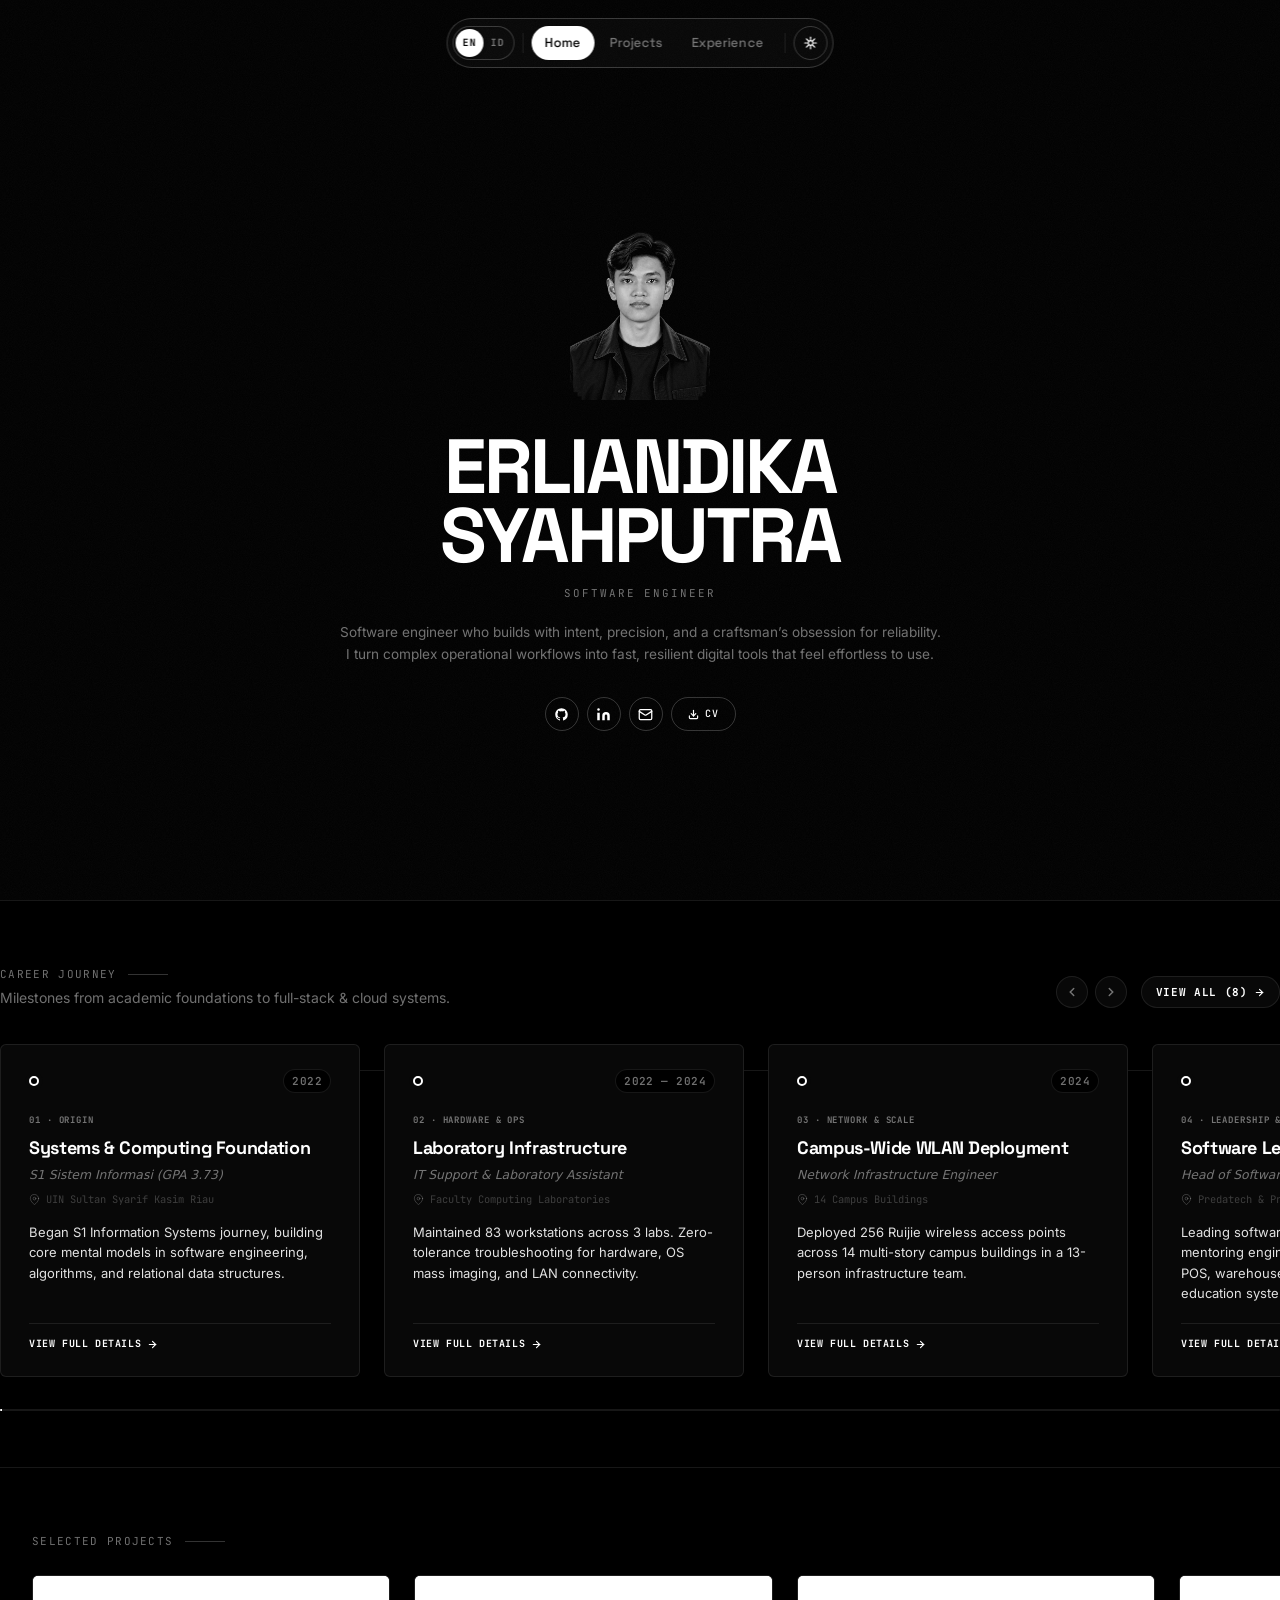
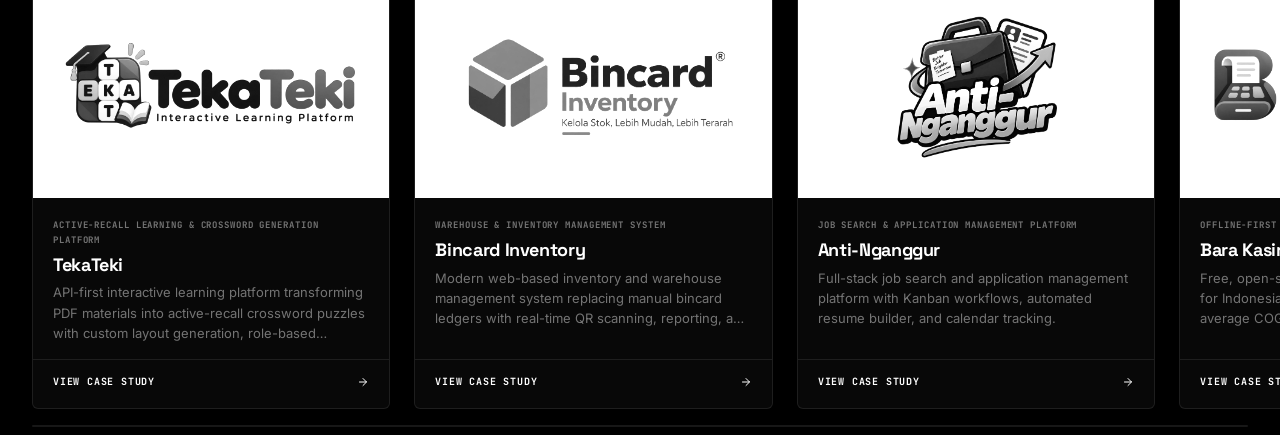
==== commit 16bc2bc6: "feat: upgrade career journey showcase, order exp cards newest-first, dino sleep at 5 eats with slow-" ====
--- a/index.html
+++ b/index.html
@@ -193,26 +193,43 @@
       <a href="mailto:syahputraerliandika@gmail.com" class="hero__icon-btn" aria-label="Email">
         <svg width="15" height="15" viewBox="0 0 24 24" fill="none" stroke="currentColor" stroke-width="2" stroke-linecap="round" aria-hidden="true"><rect x="2" y="4" width="20" height="16" rx="2"/><path d="m22 7-8.97 5.7a1.94 1.94 0 0 1-2.06 0L2 7"/></svg>
       </a>
-      <a href="assets/docs/Erliandika_Syahputra_General_Resume.pdf" id="cvBtn" target="_blank" rel="noopener noreferrer" download="Erliandika_Syahputra_General_Resume.pdf" class="hero__cv-btn" aria-label="Download CV" data-i18n-aria-label="aria_download_cv">
+      <a href="assets/docs/Global_Master-ENG.pdf" id="cvBtn" target="_blank" rel="noopener noreferrer" download="Global_Master-ENG.pdf" class="hero__cv-btn" aria-label="Download CV" data-i18n-aria-label="aria_download_cv">
         <svg width="11" height="11" viewBox="0 0 24 24" fill="none" stroke="currentColor" stroke-width="2.5" stroke-linecap="round" aria-hidden="true"><path d="M21 15v4a2 2 0 0 1-2 2H5a2 2 0 0 1-2-2v-4"/><polyline points="7 10 12 15 17 10"/><line x1="12" y1="15" x2="12" y2="3"/></svg>
         CV
       </a>
     </div>
   </section>
 
-  <!-- ═══ EXPERIENCE PREVIEW / TREASURE MAP ════════════════════ -->
+  <!-- ═══ CAREER JOURNEY SHOWCASE ════════════════════════════════ -->
   <section class="exp-preview container" id="exp-preview" aria-label="Career journey preview">
     <div class="exp-preview__header">
-      <div class="section-label" style="margin-bottom:0"><span data-i18n="section_journey_label">Career Journey</span></div>
-    </div>
-    <div class="exp-map-stage" id="expMapStage">
-      <div class="exp-map-wrap" id="expPreviewMap" aria-label="Interactive career journey map"></div>
-    </div>
-    <div class="exp-map-mobile-bar">
-      <a href="pages/experience.html" class="exp-map-mobile-cta">
-        <span data-i18n="journey_explore_cta">Explore the full journey</span>
-        <svg width="13" height="13" viewBox="0 0 24 24" fill="none" stroke="currentColor" stroke-width="2" stroke-linecap="round" aria-hidden="true"><line x1="5" y1="12" x2="19" y2="12"/><polyline points="12 5 19 12 12 19"/></svg>
-      </a>
+      <div class="exp-preview__header-left">
+        <div class="section-label" style="margin-bottom:0.25rem"><span data-i18n="section_journey_label">Career Journey</span></div>
+        <p class="exp-preview__sub" data-i18n="journey_sub">Milestones from academic foundations to full-stack &amp; cloud systems.</p>
+      </div>
+      <div class="exp-preview__header-right">
+        <div class="exp-preview__nav-arrows">
+          <button class="exp-preview__nav-btn" id="journeyPrevBtn" type="button" aria-label="Scroll left">
+            <svg width="14" height="14" viewBox="0 0 24 24" fill="none" stroke="currentColor" stroke-width="2.5" stroke-linecap="round"><polyline points="15 18 9 12 15 6"/></svg>
+          </button>
+          <button class="exp-preview__nav-btn" id="journeyNextBtn" type="button" aria-label="Scroll right">
+            <svg width="14" height="14" viewBox="0 0 24 24" fill="none" stroke="currentColor" stroke-width="2.5" stroke-linecap="round"><polyline points="9 18 15 12 9 6"/></svg>
+          </button>
+        </div>
+        <a href="pages/experience.html" class="exp-preview__view-all-pill">
+          <span data-i18n="exp_view_all">View All (8)</span>
+          <svg width="11" height="11" viewBox="0 0 24 24" fill="none" stroke="currentColor" stroke-width="2.5" stroke-linecap="round"><line x1="5" y1="12" x2="19" y2="12"/><polyline points="12 5 19 12 12 19"/></svg>
+        </a>
+      </div>
+    </div>
+
+    <div class="exp-journey-wrapper" id="expJourneyWrapper">
+      <div class="exp-journey-track" id="expPreviewMap" role="list"></div>
+    </div>
+
+    <!-- Progress Indicator -->
+    <div class="exp-journey-progress-rail" aria-hidden="true">
+      <div class="exp-journey-progress-indicator" id="journeyProgressIndicator"></div>
     </div>
   </section>
 
--- a/assets/css/style.css
+++ b/assets/css/style.css
@@ -2235,7 +2235,8 @@
   display: flex;
   flex-direction: column;
   gap: 1.5rem;
-  margin-top: 3.5rem;
+  margin-top: 2rem;
+  margin-bottom: 4rem;
 }
 .exp-detail-card {
   padding: 1.75rem 2rem;
@@ -4274,4 +4275,315 @@
   backdrop-filter: blur(4px);
   -webkit-backdrop-filter: blur(4px);
   pointer-events: none;
-}+}
+
+/* ===============================================================
+   UPGRADED CAREER JOURNEY SHOWCASE (Landing Page & Shared)
+   =============================================================== */
+
+.exp-preview {
+  padding: 4rem 0 3.5rem;
+}
+
+.exp-preview__header {
+  display: flex;
+  align-items: flex-end;
+  justify-content: space-between;
+  gap: 1.5rem;
+  margin-bottom: 1.75rem;
+  flex-wrap: wrap;
+}
+
+.exp-preview__header-left {
+  flex: 1;
+  min-width: 260px;
+}
+
+.exp-preview__sub {
+  font-size: 0.875rem;
+  color: var(--muted);
+  line-height: 1.5;
+  margin-top: 0.25rem;
+}
+
+.exp-preview__header-right {
+  display: flex;
+  align-items: center;
+  gap: 0.875rem;
+}
+
+.exp-preview__nav-arrows {
+  display: flex;
+  align-items: center;
+  gap: 0.4rem;
+}
+
+.exp-preview__nav-btn {
+  width: 32px;
+  height: 32px;
+  border-radius: 999px;
+  border: 1px solid var(--border);
+  background: var(--bg-card);
+  color: var(--muted);
+  display: flex;
+  align-items: center;
+  justify-content: center;
+  cursor: pointer;
+  transition: all 180ms var(--ease);
+  outline: none;
+}
+.exp-preview__nav-btn:hover {
+  border-color: var(--fg);
+  color: var(--fg);
+  transform: scale(1.05);
+}
+.exp-preview__nav-btn:active {
+  transform: scale(0.95);
+}
+
+.exp-preview__view-all-pill {
+  display: inline-flex;
+  align-items: center;
+  gap: 0.4rem;
+  font-family: var(--font-mono);
+  font-size: 0.6875rem;
+  font-weight: 700;
+  letter-spacing: 0.06em;
+  text-transform: uppercase;
+  color: var(--fg);
+  text-decoration: none;
+  border: 1px solid var(--border);
+  background: var(--bg-card);
+  padding: 6px 14px;
+  border-radius: 999px;
+  transition: all 180ms var(--ease);
+}
+.exp-preview__view-all-pill:hover {
+  background: var(--fg);
+  color: var(--bg);
+  border-color: var(--fg);
+}
+
+.exp-journey-wrapper {
+  overflow-x: auto;
+  scroll-behavior: smooth;
+  scroll-snap-type: x mandatory;
+  scrollbar-width: none;
+  -webkit-overflow-scrolling: touch;
+  padding: 0.5rem 0.25rem 1rem;
+  cursor: grab;
+  user-select: none;
+}
+.exp-journey-wrapper.is-dragging {
+  cursor: grabbing;
+  scroll-snap-type: none;
+  scroll-behavior: auto;
+}
+.exp-journey-wrapper::-webkit-scrollbar {
+  display: none;
+}
+
+.exp-journey-track {
+  display: flex;
+  gap: 1.5rem;
+  align-items: stretch;
+  width: max-content;
+  position: relative;
+}
+
+/* Continuous timeline connector rail behind nodes */
+.exp-journey-track::before {
+  content: '';
+  position: absolute;
+  top: 1.6rem;
+  left: 2rem;
+  right: 2rem;
+  height: 1px;
+  background: var(--border);
+  z-index: 0;
+  pointer-events: none;
+}
+
+.exp-mcard {
+  flex: 0 0 clamp(290px, 30vw, 360px);
+  scroll-snap-align: start;
+  border: 1px solid var(--border);
+  border-radius: 6px;
+  background: var(--bg-card);
+  padding: 1.5rem 1.75rem;
+  display: flex;
+  flex-direction: column;
+  position: relative;
+  z-index: 1;
+  text-decoration: none;
+  color: inherit;
+  cursor: pointer;
+  outline: none;
+  transition: transform 220ms var(--ease), border-color 220ms var(--ease), box-shadow 220ms var(--ease);
+}
+.exp-mcard:hover {
+  transform: translateY(-4px);
+  border-color: var(--border-str);
+  box-shadow: 0 12px 28px rgba(0,0,0,0.06);
+}
+.exp-mcard:focus-visible {
+  outline: 2px solid var(--fg);
+  outline-offset: 4px;
+}
+
+.exp-mcard__rail-node {
+  display: flex;
+  align-items: center;
+  justify-content: space-between;
+  margin-bottom: 1.25rem;
+  position: relative;
+}
+
+.exp-mcard__dot {
+  width: 10px;
+  height: 10px;
+  border-radius: 50%;
+  background: var(--bg);
+  border: 2.5px solid var(--fg);
+  box-shadow: 0 0 0 4px var(--bg-card);
+  transition: transform 200ms ease, background 200ms ease;
+}
+.exp-mcard:hover .exp-mcard__dot {
+  transform: scale(1.35);
+  background: var(--fg);
+}
+.exp-mcard__dot--final {
+  width: auto;
+  height: auto;
+  border: none;
+  background: none;
+  font-size: 0.875rem;
+  color: var(--fg);
+  box-shadow: none;
+}
+
+.exp-mcard__year {
+  font-family: var(--font-mono);
+  font-size: 0.6875rem;
+  font-weight: 600;
+  color: var(--muted);
+  letter-spacing: 0.04em;
+  background: var(--bg);
+  padding: 2px 8px;
+  border-radius: 999px;
+  border: 1px solid var(--border);
+}
+
+.exp-mcard__content {
+  display: flex;
+  flex-direction: column;
+  flex: 1;
+}
+
+.exp-mcard__badge {
+  font-family: var(--font-mono);
+  font-size: 0.5625rem;
+  font-weight: 700;
+  letter-spacing: 0.1em;
+  text-transform: uppercase;
+  color: var(--muted);
+  margin-bottom: 0.5rem;
+}
+
+.exp-mcard__title {
+  font-family: var(--font-display);
+  font-size: 1.125rem;
+  font-weight: 700;
+  letter-spacing: -0.02em;
+  line-height: 1.3;
+  color: var(--fg);
+  margin-bottom: 0.35rem;
+}
+
+.exp-mcard__role {
+  font-family: var(--font-body);
+  font-size: 0.775rem;
+  font-style: italic;
+  color: var(--muted);
+  margin-bottom: 0.35rem;
+}
+
+.exp-mcard__loc {
+  display: flex;
+  align-items: center;
+  gap: 0.35rem;
+  font-family: var(--font-mono);
+  font-size: 0.65rem;
+  color: var(--muted-soft);
+  margin-bottom: 0.875rem;
+}
+
+.exp-mcard__reflection {
+  font-size: 0.8125rem;
+  color: var(--fg);
+  opacity: 0.88;
+  line-height: 1.55;
+  margin-bottom: 1.25rem;
+  flex: 1;
+}
+
+.exp-mcard__footer {
+  display: flex;
+  align-items: center;
+  gap: 0.35rem;
+  font-family: var(--font-mono);
+  font-size: 0.625rem;
+  font-weight: 700;
+  letter-spacing: 0.06em;
+  text-transform: uppercase;
+  color: var(--fg);
+  margin-top: auto;
+  padding-top: 0.75rem;
+  border-top: 1px solid var(--border);
+}
+.exp-mcard__footer svg {
+  transition: transform 200ms ease;
+}
+.exp-mcard:hover .exp-mcard__footer svg {
+  transform: translateX(4px);
+}
+
+/* Destination final card styling */
+.exp-mcard--final {
+  border-style: dashed;
+  border-width: 1.5px;
+  background: linear-gradient(135deg, var(--bg-card) 0%, var(--bg) 100%);
+}
+.exp-mcard--final .exp-mcard__title {
+  font-size: 1.2rem;
+}
+
+/* Progress rail */
+.exp-journey-progress-rail {
+  width: 100%;
+  height: 2px;
+  background: var(--border);
+  border-radius: 999px;
+  margin-top: 1rem;
+  overflow: hidden;
+}
+.exp-journey-progress-indicator {
+  height: 100%;
+  width: 0%;
+  background: var(--fg);
+  transition: width 100ms ease-out;
+}
+
+@media (max-width: 768px) {
+  .exp-mcard {
+    flex: 0 0 85vw;
+  }
+  .exp-preview__header {
+    flex-direction: column;
+    align-items: flex-start;
+  }
+  .exp-preview__header-right {
+    width: 100%;
+    justify-content: space-between;
+  }
+}
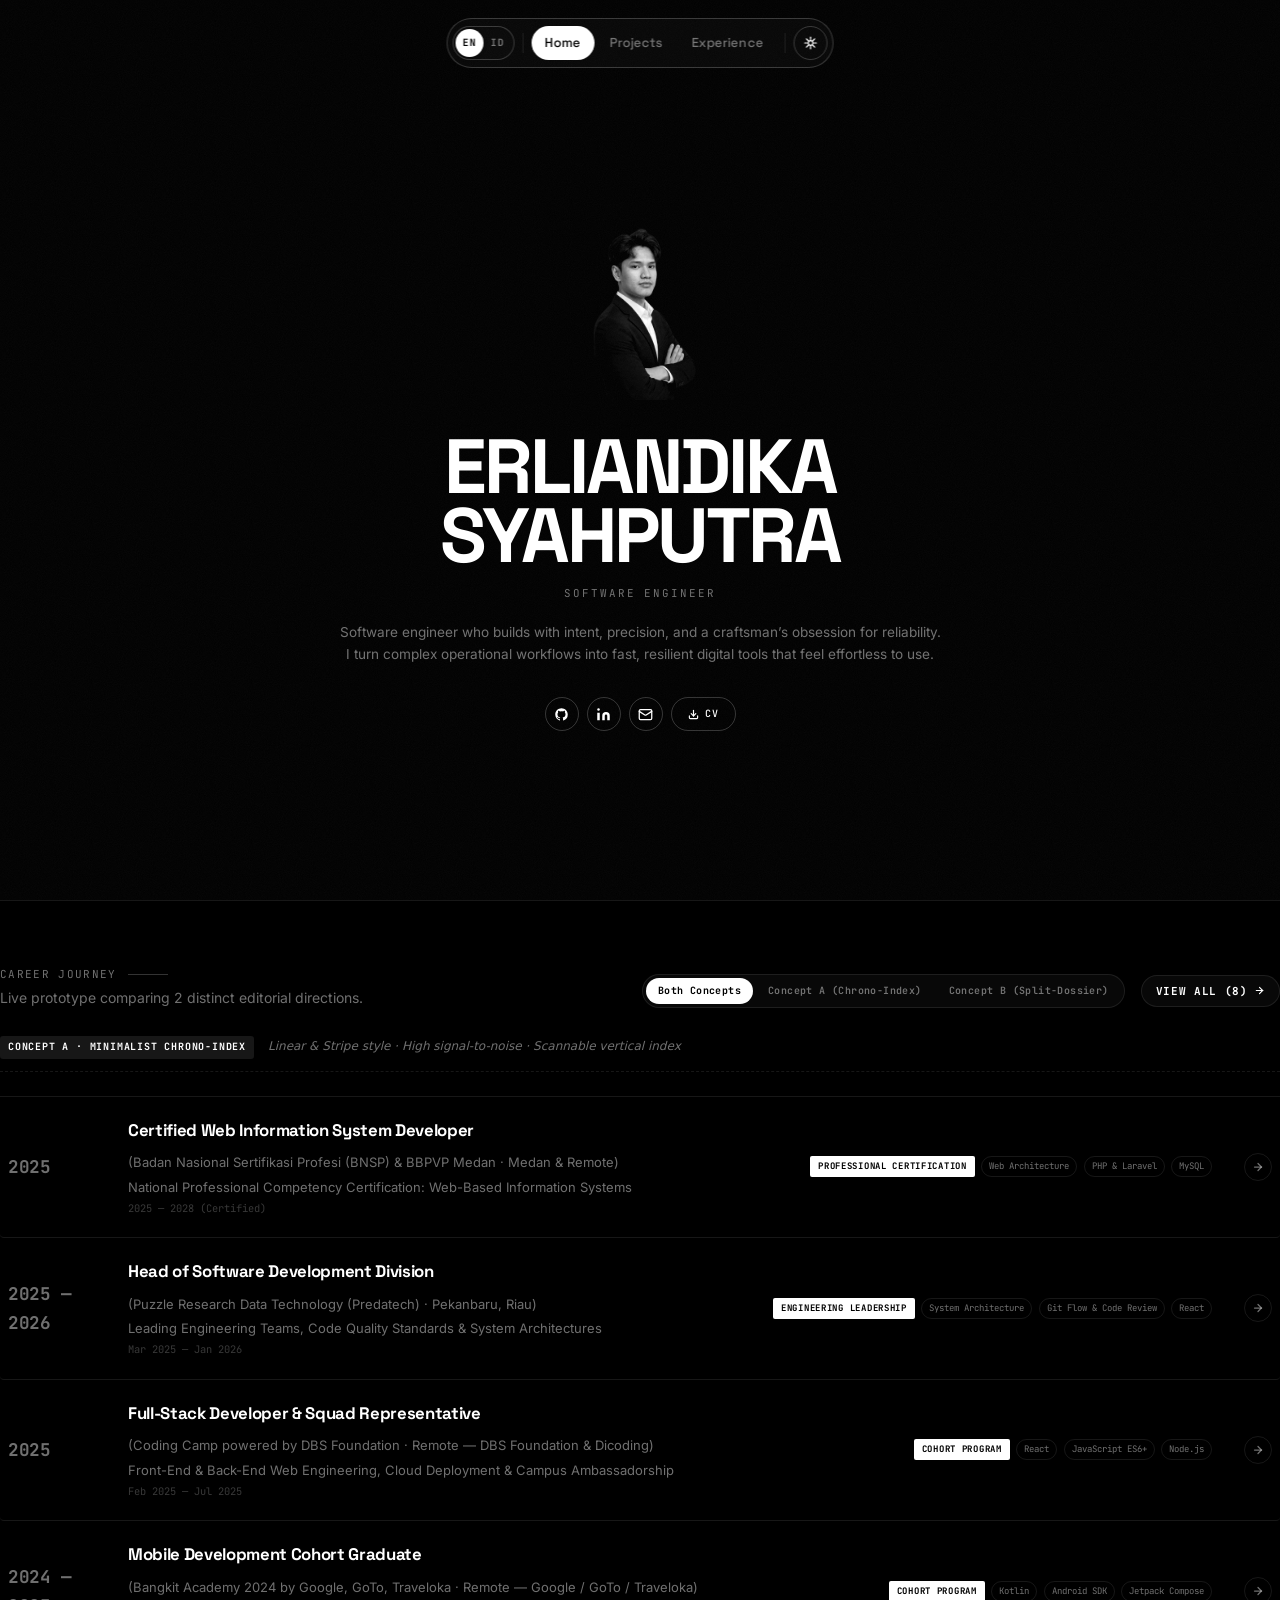
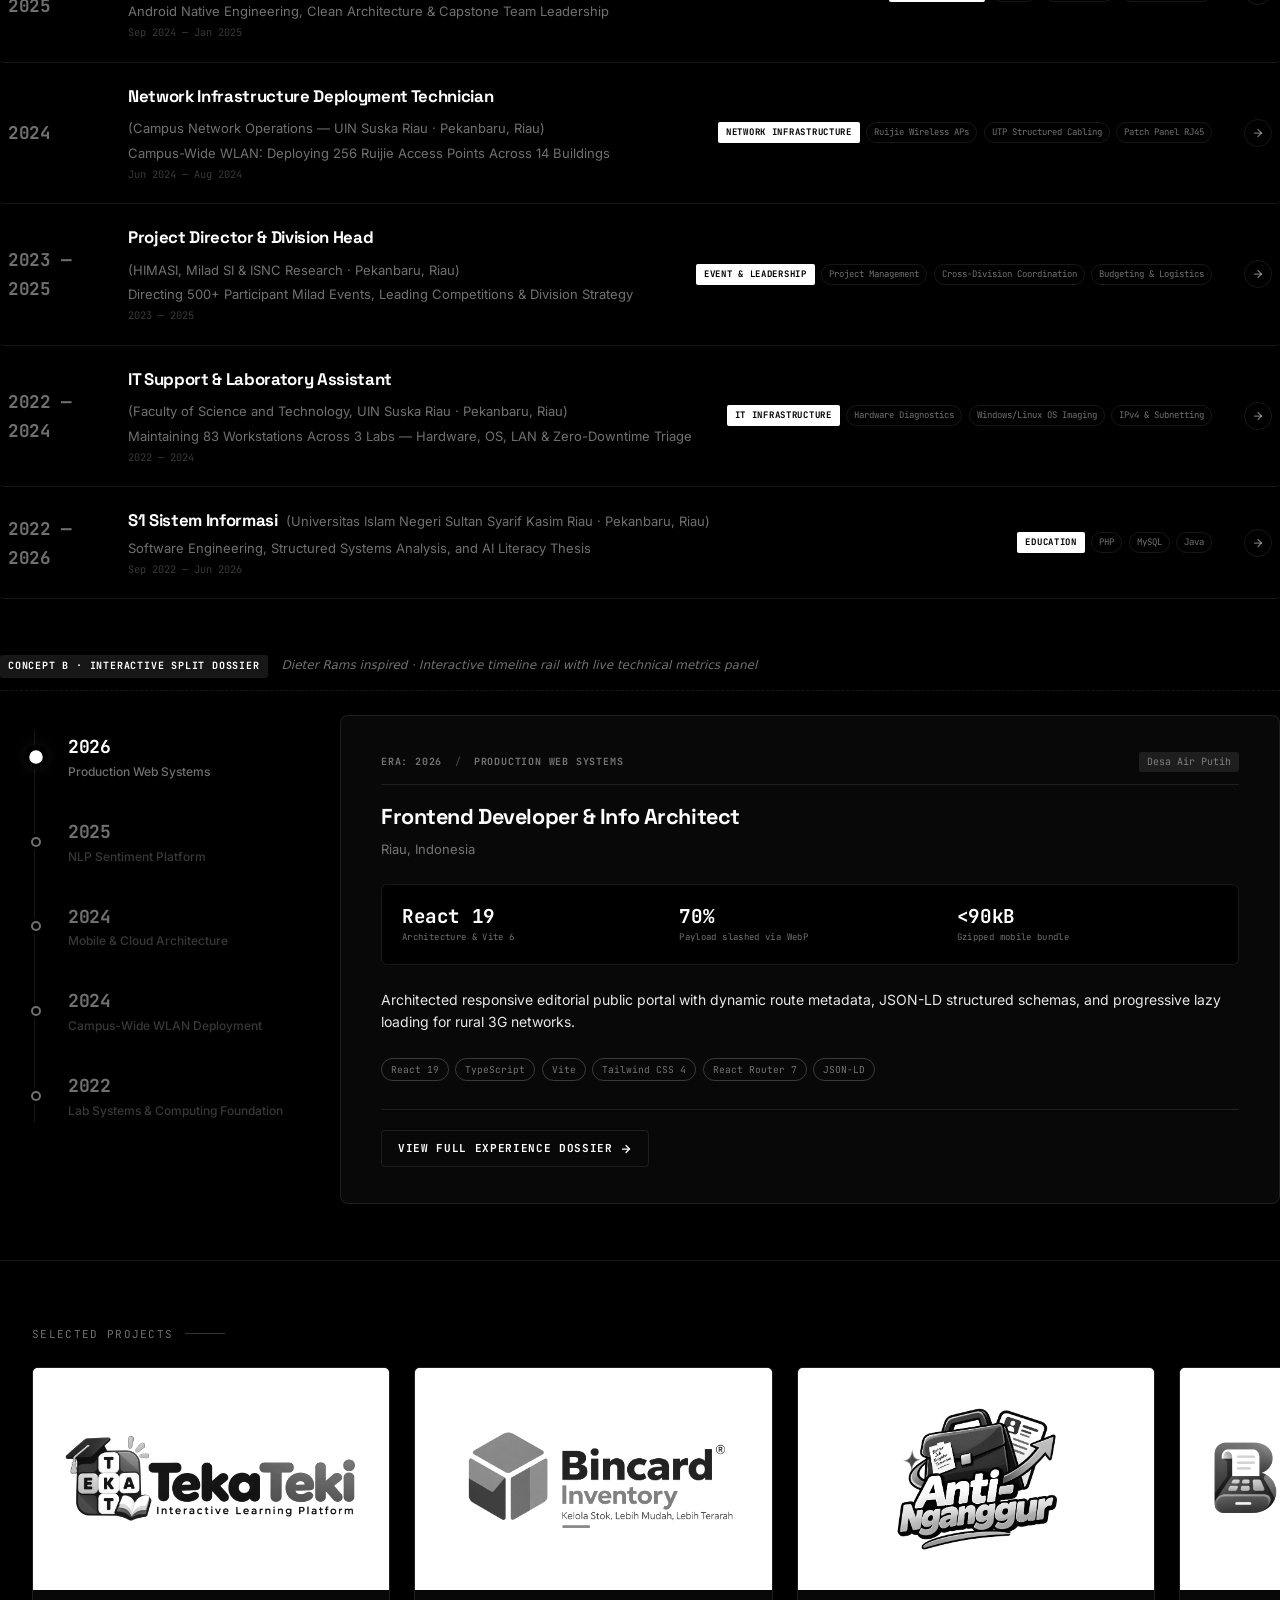
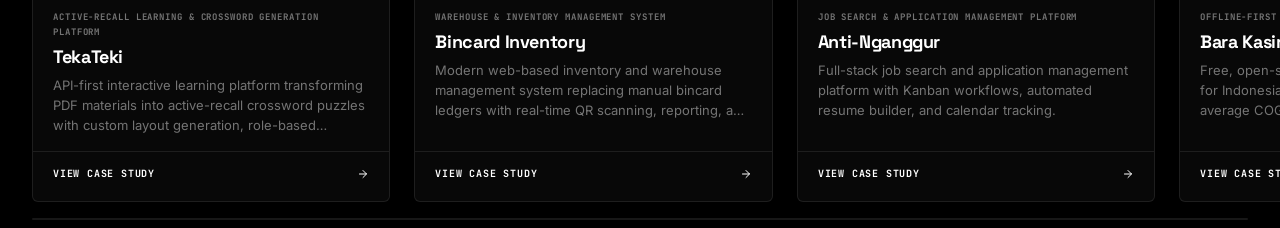
==== commit f481538e: "feat(landing): prototype dual career journey concepts (Chrono-Index & Interactive Dossier)" ====
--- a/index.html
+++ b/index.html
@@ -200,21 +200,19 @@
     </div>
   </section>
 
-  <!-- ═══ CAREER JOURNEY SHOWCASE ════════════════════════════════ -->
+  <!-- ═══ CAREER JOURNEY SHOWCASE (DUAL CONCEPT PROTOTYPE) ═══════ -->
   <section class="exp-preview container" id="exp-preview" aria-label="Career journey preview">
     <div class="exp-preview__header">
       <div class="exp-preview__header-left">
         <div class="section-label" style="margin-bottom:0.25rem"><span data-i18n="section_journey_label">Career Journey</span></div>
-        <p class="exp-preview__sub" data-i18n="journey_sub">Milestones from academic foundations to full-stack &amp; cloud systems.</p>
+        <p class="exp-preview__sub">Live prototype comparing 2 distinct editorial directions.</p>
       </div>
       <div class="exp-preview__header-right">
-        <div class="exp-preview__nav-arrows">
-          <button class="exp-preview__nav-btn" id="journeyPrevBtn" type="button" aria-label="Scroll left">
-            <svg width="14" height="14" viewBox="0 0 24 24" fill="none" stroke="currentColor" stroke-width="2.5" stroke-linecap="round"><polyline points="15 18 9 12 15 6"/></svg>
-          </button>
-          <button class="exp-preview__nav-btn" id="journeyNextBtn" type="button" aria-label="Scroll right">
-            <svg width="14" height="14" viewBox="0 0 24 24" fill="none" stroke="currentColor" stroke-width="2.5" stroke-linecap="round"><polyline points="9 18 15 12 9 6"/></svg>
-          </button>
+        <!-- Interactive Concept Filter -->
+        <div class="concept-switcher" role="tablist" aria-label="Concept switcher">
+          <button class="concept-pill active" id="btnConceptAll" type="button">Both Concepts</button>
+          <button class="concept-pill" id="btnConceptA" type="button">Concept A (Chrono-Index)</button>
+          <button class="concept-pill" id="btnConceptB" type="button">Concept B (Split-Dossier)</button>
         </div>
         <a href="pages/experience.html" class="exp-preview__view-all-pill">
           <span data-i18n="exp_view_all">View All (8)</span>
@@ -223,13 +221,27 @@
       </div>
     </div>
 
-    <div class="exp-journey-wrapper" id="expJourneyWrapper">
-      <div class="exp-journey-track" id="expPreviewMap" role="list"></div>
-    </div>
-
-    <!-- Progress Indicator -->
-    <div class="exp-journey-progress-rail" aria-hidden="true">
-      <div class="exp-journey-progress-indicator" id="journeyProgressIndicator"></div>
+    <!-- ── CONCEPT A: Minimalist Chrono-Index ── -->
+    <div class="concept-block" id="conceptBlockA">
+      <div class="concept-tagline">
+        <span class="concept-badge">CONCEPT A · MINIMALIST CHRONO-INDEX</span>
+        <span class="concept-desc">Linear &amp; Stripe style · High signal-to-noise · Scannable vertical index</span>
+      </div>
+      <div class="chrono-index" id="chronoIndexList" role="list"></div>
+    </div>
+
+    <!-- ── CONCEPT B: Interactive Split-Dossier Roadmap ── -->
+    <div class="concept-block" id="conceptBlockB" style="margin-top: 3.5rem;">
+      <div class="concept-tagline">
+        <span class="concept-badge">CONCEPT B · INTERACTIVE SPLIT DOSSIER</span>
+        <span class="concept-desc">Dieter Rams inspired · Interactive timeline rail with live technical metrics panel</span>
+      </div>
+      <div class="split-roadmap" id="splitRoadmap">
+        <!-- Left: Interactive rail -->
+        <div class="split-roadmap__nav" id="splitRoadmapNav" role="tablist"></div>
+        <!-- Right: Active Dossier Card -->
+        <div class="split-roadmap__panel" id="splitRoadmapPanel" role="region" aria-live="polite"></div>
+      </div>
     </div>
   </section>
 
--- a/assets/css/style.css
+++ b/assets/css/style.css
@@ -4309,36 +4309,40 @@
 .exp-preview__header-right {
   display: flex;
   align-items: center;
-  gap: 0.875rem;
-}
-
-.exp-preview__nav-arrows {
-  display: flex;
-  align-items: center;
-  gap: 0.4rem;
-}
-
-.exp-preview__nav-btn {
-  width: 32px;
-  height: 32px;
+  gap: 1rem;
+  flex-wrap: wrap;
+}
+
+/* Concept Switcher Buttons */
+.concept-switcher {
+  display: inline-flex;
+  align-items: center;
+  background: var(--bg-card);
+  border: 1px solid var(--border);
   border-radius: 999px;
-  border: 1px solid var(--border);
-  background: var(--bg-card);
-  color: var(--muted);
-  display: flex;
-  align-items: center;
-  justify-content: center;
+  padding: 3px;
+  gap: 3px;
+}
+.concept-pill {
+  font-family: var(--font-mono);
+  font-size: 0.625rem;
+  font-weight: 600;
+  letter-spacing: 0.04em;
+  padding: 5px 12px;
+  border-radius: 999px;
+  border: none;
+  background: transparent;
+  color: var(--muted);
   cursor: pointer;
   transition: all 180ms var(--ease);
-  outline: none;
-}
-.exp-preview__nav-btn:hover {
-  border-color: var(--fg);
-  color: var(--fg);
-  transform: scale(1.05);
-}
-.exp-preview__nav-btn:active {
-  transform: scale(0.95);
+}
+.concept-pill:hover {
+  color: var(--fg);
+}
+.concept-pill.active {
+  background: var(--fg);
+  color: var(--bg);
+  font-weight: 700;
 }
 
 .exp-preview__view-all-pill {
@@ -4364,226 +4368,456 @@
   border-color: var(--fg);
 }
 
-.exp-journey-wrapper {
-  overflow-x: auto;
-  scroll-behavior: smooth;
-  scroll-snap-type: x mandatory;
-  scrollbar-width: none;
-  -webkit-overflow-scrolling: touch;
-  padding: 0.5rem 0.25rem 1rem;
-  cursor: grab;
-  user-select: none;
-}
-.exp-journey-wrapper.is-dragging {
-  cursor: grabbing;
-  scroll-snap-type: none;
-  scroll-behavior: auto;
-}
-.exp-journey-wrapper::-webkit-scrollbar {
-  display: none;
-}
-
-.exp-journey-track {
-  display: flex;
-  gap: 1.5rem;
-  align-items: stretch;
-  width: max-content;
+/* Concept Block Headers */
+.concept-block {
+  margin-top: 1.5rem;
   position: relative;
 }
-
-/* Continuous timeline connector rail behind nodes */
-.exp-journey-track::before {
+.concept-tagline {
+  display: flex;
+  align-items: center;
+  gap: 0.875rem;
+  margin-bottom: 1.5rem;
+  padding-bottom: 0.75rem;
+  border-bottom: 1px dashed var(--border);
+  flex-wrap: wrap;
+}
+.concept-badge {
+  font-family: var(--font-mono);
+  font-size: 0.625rem;
+  font-weight: 700;
+  letter-spacing: 0.08em;
+  background: var(--border);
+  color: var(--fg);
+  padding: 3px 8px;
+  border-radius: 3px;
+}
+.concept-desc {
+  font-size: 0.75rem;
+  color: var(--muted);
+  font-style: italic;
+}
+
+/* ===============================================================
+   CONCEPT A: THE MINIMALIST CHRONO-INDEX (Linear / Stripe Style)
+   =============================================================== */
+.chrono-index {
+  display: flex;
+  flex-direction: column;
+  border-top: 1px solid var(--border);
+}
+.chrono-row {
+  display: flex;
+  align-items: center;
+  gap: 2rem;
+  padding: 1.25rem 0.5rem;
+  border-bottom: 1px solid var(--border);
+  cursor: pointer;
+  text-decoration: none;
+  color: inherit;
+  outline: none;
+  border-radius: 4px;
+  transition: all 180ms var(--ease);
+}
+.chrono-row:hover,
+.chrono-row:focus-visible {
+  background: var(--bg-card);
+  padding-left: 1rem;
+  padding-right: 1rem;
+  border-bottom-color: var(--border-str);
+}
+.chrono-col-year {
+  flex: 0 0 5.5rem;
+}
+.chrono-year-text {
+  font-family: var(--font-mono);
+  font-size: 1.1rem;
+  font-weight: 700;
+  letter-spacing: -0.02em;
+  color: var(--muted);
+  transition: color 180ms ease;
+}
+.chrono-row:hover .chrono-year-text {
+  color: var(--fg);
+}
+.chrono-col-main {
+  flex: 1;
+  min-width: 0;
+}
+.chrono-role-line {
+  display: flex;
+  align-items: baseline;
+  gap: 0.5rem;
+  flex-wrap: wrap;
+  margin-bottom: 0.25rem;
+}
+.chrono-role {
+  font-family: var(--font-display);
+  font-size: 1.05rem;
+  font-weight: 700;
+  letter-spacing: -0.02em;
+  color: var(--fg);
+}
+.chrono-org {
+  font-size: 0.8125rem;
+  color: var(--muted);
+}
+.chrono-headline {
+  font-size: 0.8125rem;
+  color: var(--muted);
+  line-height: 1.4;
+  margin-bottom: 0.25rem;
+  display: -webkit-box;
+  -webkit-line-clamp: 1;
+  -webkit-box-orient: vertical;
+  overflow: hidden;
+}
+.chrono-row:hover .chrono-headline {
+  color: var(--fg);
+}
+.chrono-period-tag {
+  font-family: var(--font-mono);
+  font-size: 0.65rem;
+  color: var(--muted-soft);
+}
+.chrono-col-tags {
+  display: flex;
+  align-items: center;
+  gap: 0.4rem;
+  flex-wrap: wrap;
+  justify-content: flex-end;
+}
+.chrono-pill-badge {
+  font-family: var(--font-mono);
+  font-size: 0.5625rem;
+  font-weight: 700;
+  letter-spacing: 0.08em;
+  padding: 3px 8px;
+  background: var(--fg);
+  color: var(--bg);
+  border-radius: 2px;
+}
+.chrono-tech-tag {
+  font-family: var(--font-mono);
+  font-size: 0.5625rem;
+  color: var(--muted);
+  border: 1px solid var(--border);
+  padding: 2px 7px;
+  border-radius: 999px;
+  white-space: nowrap;
+}
+.chrono-col-action {
+  flex: 0 0 24px;
+  display: flex;
+  justify-content: flex-end;
+}
+.chrono-action-btn {
+  width: 28px;
+  height: 28px;
+  border-radius: 50%;
+  border: 1px solid var(--border);
+  display: flex;
+  align-items: center;
+  justify-content: center;
+  color: var(--muted);
+  transition: all 180ms var(--ease);
+}
+.chrono-row:hover .chrono-action-btn {
+  border-color: var(--fg);
+  color: var(--fg);
+  transform: translateX(4px);
+}
+
+/* ===============================================================
+   CONCEPT B: INTERACTIVE SPLIT-DOSSIER ROADMAP (Apple / Dieter Rams)
+   =============================================================== */
+.split-roadmap {
+  display: grid;
+  grid-template-columns: 300px 1fr;
+  gap: 2.5rem;
+  align-items: start;
+}
+
+/* Left Navigation Rail */
+.split-roadmap__nav {
+  display: flex;
+  flex-direction: column;
+  position: relative;
+  padding-left: 1.5rem;
+}
+.split-roadmap__nav::before {
   content: '';
   position: absolute;
-  top: 1.6rem;
-  left: 2rem;
-  right: 2rem;
-  height: 1px;
+  top: 1rem;
+  bottom: 1rem;
+  left: 2.15rem;
+  width: 1px;
   background: var(--border);
   z-index: 0;
-  pointer-events: none;
-}
-
-.exp-mcard {
-  flex: 0 0 clamp(290px, 30vw, 360px);
-  scroll-snap-align: start;
-  border: 1px solid var(--border);
-  border-radius: 6px;
-  background: var(--bg-card);
-  padding: 1.5rem 1.75rem;
-  display: flex;
-  flex-direction: column;
+}
+.split-nav-btn {
+  display: flex;
+  align-items: center;
+  gap: 1.25rem;
+  padding: 1.1rem 0;
+  border: none;
+  background: transparent;
+  cursor: pointer;
+  text-align: left;
+  outline: none;
   position: relative;
   z-index: 1;
-  text-decoration: none;
-  color: inherit;
-  cursor: pointer;
-  outline: none;
-  transition: transform 220ms var(--ease), border-color 220ms var(--ease), box-shadow 220ms var(--ease);
-}
-.exp-mcard:hover {
-  transform: translateY(-4px);
-  border-color: var(--border-str);
-  box-shadow: 0 12px 28px rgba(0,0,0,0.06);
-}
-.exp-mcard:focus-visible {
-  outline: 2px solid var(--fg);
-  outline-offset: 4px;
-}
-
-.exp-mcard__rail-node {
-  display: flex;
-  align-items: center;
-  justify-content: space-between;
-  margin-bottom: 1.25rem;
-  position: relative;
-}
-
-.exp-mcard__dot {
+  transition: transform 180ms ease;
+}
+.split-nav-btn:hover {
+  transform: translateX(4px);
+}
+.split-nav-node {
+  width: 24px;
+  height: 24px;
+  display: flex;
+  align-items: center;
+  justify-content: center;
+}
+.split-nav-dot {
   width: 10px;
   height: 10px;
   border-radius: 50%;
   background: var(--bg);
-  border: 2.5px solid var(--fg);
-  box-shadow: 0 0 0 4px var(--bg-card);
-  transition: transform 200ms ease, background 200ms ease;
-}
-.exp-mcard:hover .exp-mcard__dot {
+  border: 2px solid var(--muted);
+  transition: all 200ms ease;
+  box-shadow: 0 0 0 3px var(--bg);
+}
+.split-nav-btn.active .split-nav-dot {
+  border-color: var(--fg);
+  background: var(--fg);
   transform: scale(1.35);
+  box-shadow: 0 0 0 4px var(--bg), 0 0 12px rgba(255,255,255,0.25);
+}
+.split-nav-info {
+  display: flex;
+  flex-direction: column;
+}
+.split-nav-year {
+  font-family: var(--font-mono);
+  font-size: 1.125rem;
+  font-weight: 700;
+  letter-spacing: -0.02em;
+  color: var(--muted);
+  transition: color 180ms ease;
+}
+.split-nav-btn.active .split-nav-year {
+  color: var(--fg);
+}
+.split-nav-label {
+  font-size: 0.75rem;
+  color: var(--muted-soft);
+  font-weight: 500;
+  transition: color 180ms ease;
+}
+.split-nav-btn.active .split-nav-label {
+  color: var(--muted);
+}
+
+/* Right Dossier Showcase Card */
+.split-roadmap__panel {
+  min-height: 380px;
+}
+.split-panel-card {
+  border: 1px solid var(--border);
+  border-radius: 8px;
+  background: var(--bg-card);
+  padding: 2.25rem 2.5rem;
+  box-shadow: 0 8px 30px rgba(0,0,0,0.04);
+  animation: panelFadeIn 250ms var(--ease);
+}
+@keyframes panelFadeIn {
+  from { opacity: 0; transform: translateY(6px); }
+  to   { opacity: 1; transform: translateY(0); }
+}
+.split-panel-header {
+  display: flex;
+  align-items: center;
+  justify-content: space-between;
+  margin-bottom: 0.875rem;
+  padding-bottom: 0.75rem;
+  border-bottom: 1px solid var(--border);
+  flex-wrap: wrap;
+  gap: 0.5rem;
+}
+.split-panel-meta {
+  font-family: var(--font-mono);
+  font-size: 0.625rem;
+  font-weight: 700;
+  letter-spacing: 0.08em;
+  color: var(--muted);
+}
+.split-meta-sep {
+  margin: 0 0.35rem;
+  opacity: 0.5;
+}
+.split-panel-badge {
+  font-family: var(--font-mono);
+  font-size: 0.625rem;
+  color: var(--muted);
+  background: var(--border);
+  padding: 2px 8px;
+  border-radius: 3px;
+}
+.split-panel-title {
+  font-family: var(--font-display);
+  font-size: 1.35rem;
+  font-weight: 700;
+  letter-spacing: -0.02em;
+  color: var(--fg);
+  margin-bottom: 0.25rem;
+}
+.split-panel-loc {
+  font-size: 0.8125rem;
+  color: var(--muted);
+  margin-bottom: 1.5rem;
+}
+
+/* Technical Metrics Grid */
+.split-metrics-grid {
+  display: grid;
+  grid-template-columns: repeat(3, 1fr);
+  gap: 1rem;
+  margin-bottom: 1.5rem;
+  padding: 1.25rem;
+  background: var(--bg);
+  border: 1px solid var(--border);
+  border-radius: 6px;
+}
+.split-metric-item {
+  display: flex;
+  flex-direction: column;
+}
+.split-metric-num {
+  font-family: var(--font-mono);
+  font-size: 1.2rem;
+  font-weight: 700;
+  letter-spacing: -0.02em;
+  color: var(--fg);
+  line-height: 1.2;
+}
+.split-metric-label {
+  font-family: var(--font-mono);
+  font-size: 0.5625rem;
+  color: var(--muted);
+  letter-spacing: 0.04em;
+  margin-top: 0.25rem;
+  line-height: 1.3;
+}
+
+.split-panel-summary {
+  font-size: 0.875rem;
+  color: var(--fg);
+  line-height: 1.6;
+  opacity: 0.9;
+  margin-bottom: 1.5rem;
+}
+.split-panel-tags {
+  display: flex;
+  flex-wrap: wrap;
+  gap: 0.4rem;
+  margin-bottom: 1.75rem;
+}
+.split-tag-chip {
+  font-family: var(--font-mono);
+  font-size: 0.6rem;
+  color: var(--muted);
+  border: 1px solid var(--border-mid);
+  padding: 3px 9px;
+  border-radius: 999px;
+}
+.split-panel-footer {
+  border-top: 1px solid var(--border);
+  padding-top: 1.25rem;
+}
+.split-dossier-btn {
+  display: inline-flex;
+  align-items: center;
+  gap: 0.5rem;
+  font-family: var(--font-mono);
+  font-size: 0.6875rem;
+  font-weight: 700;
+  letter-spacing: 0.06em;
+  color: var(--fg);
+  background: transparent;
+  border: 1px solid var(--border);
+  padding: 8px 16px;
+  border-radius: 4px;
+  cursor: pointer;
+  transition: all 180ms var(--ease);
+}
+.split-dossier-btn:hover {
   background: var(--fg);
-}
-.exp-mcard__dot--final {
-  width: auto;
-  height: auto;
-  border: none;
-  background: none;
-  font-size: 0.875rem;
-  color: var(--fg);
-  box-shadow: none;
-}
-
-.exp-mcard__year {
-  font-family: var(--font-mono);
-  font-size: 0.6875rem;
-  font-weight: 600;
-  color: var(--muted);
-  letter-spacing: 0.04em;
-  background: var(--bg);
-  padding: 2px 8px;
-  border-radius: 999px;
-  border: 1px solid var(--border);
-}
-
-.exp-mcard__content {
-  display: flex;
-  flex-direction: column;
-  flex: 1;
-}
-
-.exp-mcard__badge {
-  font-family: var(--font-mono);
-  font-size: 0.5625rem;
-  font-weight: 700;
-  letter-spacing: 0.1em;
-  text-transform: uppercase;
-  color: var(--muted);
-  margin-bottom: 0.5rem;
-}
-
-.exp-mcard__title {
-  font-family: var(--font-display);
-  font-size: 1.125rem;
-  font-weight: 700;
-  letter-spacing: -0.02em;
-  line-height: 1.3;
-  color: var(--fg);
-  margin-bottom: 0.35rem;
-}
-
-.exp-mcard__role {
-  font-family: var(--font-body);
-  font-size: 0.775rem;
-  font-style: italic;
-  color: var(--muted);
-  margin-bottom: 0.35rem;
-}
-
-.exp-mcard__loc {
-  display: flex;
-  align-items: center;
-  gap: 0.35rem;
-  font-family: var(--font-mono);
-  font-size: 0.65rem;
-  color: var(--muted-soft);
-  margin-bottom: 0.875rem;
-}
-
-.exp-mcard__reflection {
-  font-size: 0.8125rem;
-  color: var(--fg);
-  opacity: 0.88;
-  line-height: 1.55;
-  margin-bottom: 1.25rem;
-  flex: 1;
-}
-
-.exp-mcard__footer {
-  display: flex;
-  align-items: center;
-  gap: 0.35rem;
-  font-family: var(--font-mono);
-  font-size: 0.625rem;
-  font-weight: 700;
-  letter-spacing: 0.06em;
-  text-transform: uppercase;
-  color: var(--fg);
-  margin-top: auto;
-  padding-top: 0.75rem;
-  border-top: 1px solid var(--border);
-}
-.exp-mcard__footer svg {
-  transition: transform 200ms ease;
-}
-.exp-mcard:hover .exp-mcard__footer svg {
+  color: var(--bg);
+  border-color: var(--fg);
+}
+.split-dossier-btn svg {
+  transition: transform 180ms ease;
+}
+.split-dossier-btn:hover svg {
   transform: translateX(4px);
 }
 
-/* Destination final card styling */
-.exp-mcard--final {
-  border-style: dashed;
-  border-width: 1.5px;
-  background: linear-gradient(135deg, var(--bg-card) 0%, var(--bg) 100%);
-}
-.exp-mcard--final .exp-mcard__title {
-  font-size: 1.2rem;
-}
-
-/* Progress rail */
-.exp-journey-progress-rail {
-  width: 100%;
-  height: 2px;
-  background: var(--border);
-  border-radius: 999px;
-  margin-top: 1rem;
-  overflow: hidden;
-}
-.exp-journey-progress-indicator {
-  height: 100%;
-  width: 0%;
-  background: var(--fg);
-  transition: width 100ms ease-out;
-}
-
-@media (max-width: 768px) {
-  .exp-mcard {
-    flex: 0 0 85vw;
-  }
-  .exp-preview__header {
+/* Responsive adjustments */
+@media (max-width: 900px) {
+  .split-roadmap {
+    grid-template-columns: 1fr;
+    gap: 1.5rem;
+  }
+  .split-roadmap__nav {
+    flex-direction: row;
+    overflow-x: auto;
+    padding-left: 0;
+    padding-bottom: 0.5rem;
+  }
+  .split-roadmap__nav::before {
+    display: none;
+  }
+  .split-nav-btn {
+    flex: 0 0 auto;
+    padding: 0.5rem 1rem;
+    border: 1px solid var(--border);
+    border-radius: 999px;
+    background: var(--bg-card);
+  }
+  .split-nav-btn.active {
+    border-color: var(--fg);
+    background: var(--fg);
+  }
+  .split-nav-btn.active .split-nav-year {
+    color: var(--bg);
+  }
+  .split-nav-btn.active .split-nav-label {
+    color: var(--bg);
+    opacity: 0.8;
+  }
+  .split-nav-node {
+    display: none;
+  }
+  .split-metrics-grid {
+    grid-template-columns: 1fr;
+    gap: 0.75rem;
+  }
+}
+
+@media (max-width: 600px) {
+  .chrono-row {
     flex-direction: column;
     align-items: flex-start;
-  }
-  .exp-preview__header-right {
-    width: 100%;
-    justify-content: space-between;
-  }
-}
+    gap: 0.5rem;
+  }
+  .chrono-col-tags {
+    justify-content: flex-start;
+  }
+  .chrono-col-action {
+    display: none;
+  }
+  .split-panel-card {
+    padding: 1.5rem;
+  }
+}
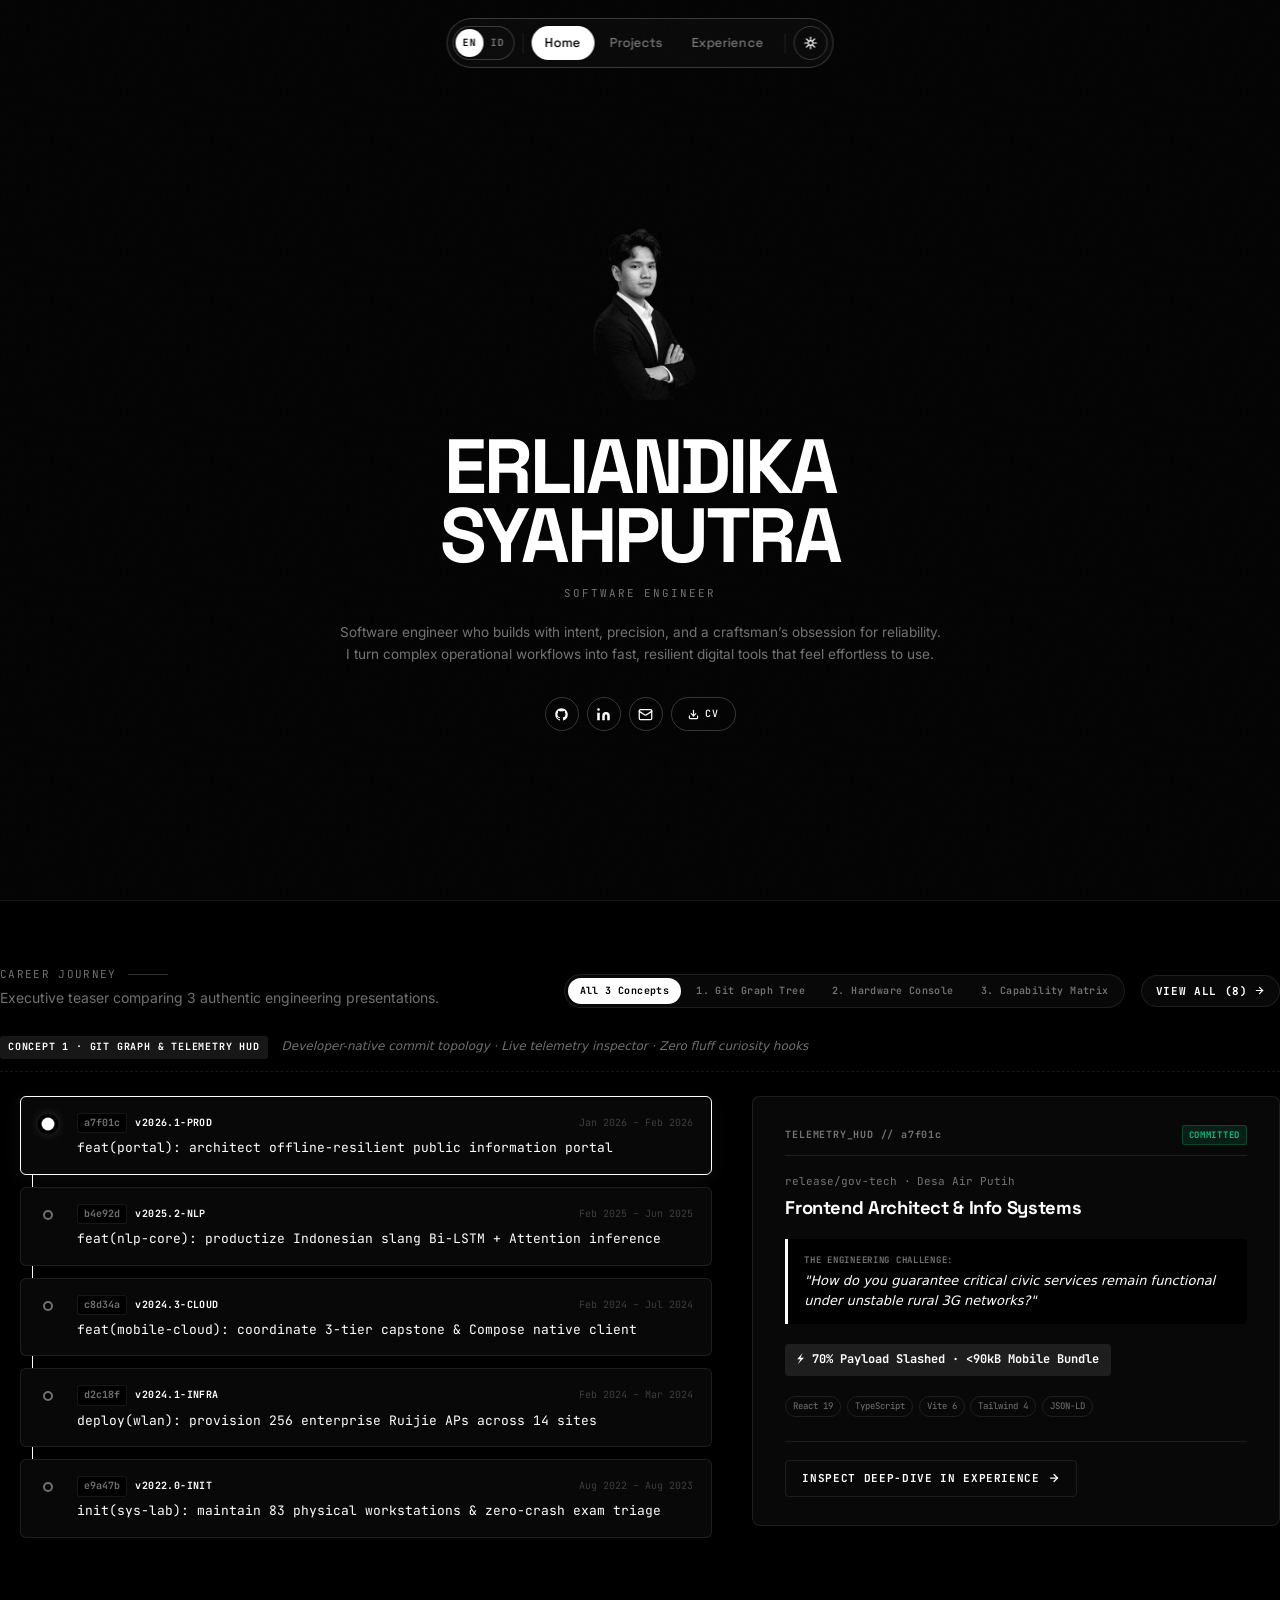
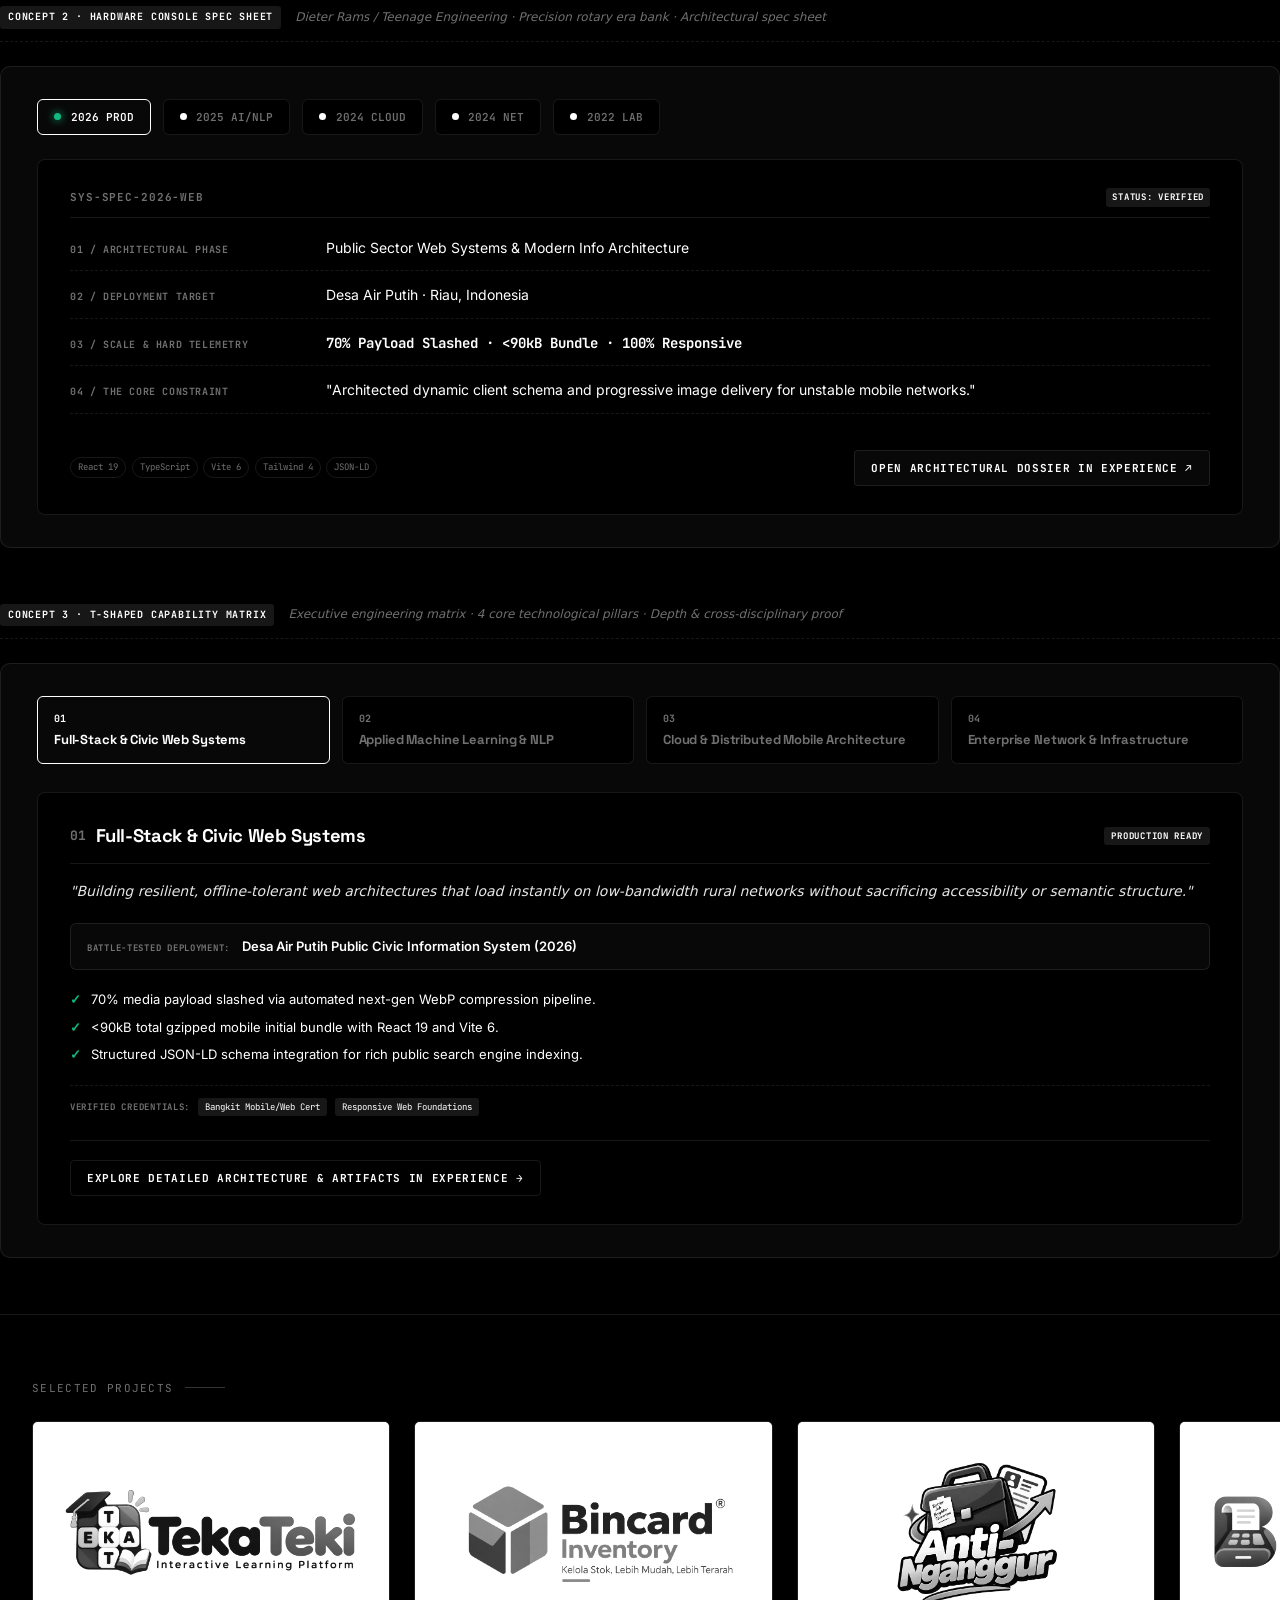
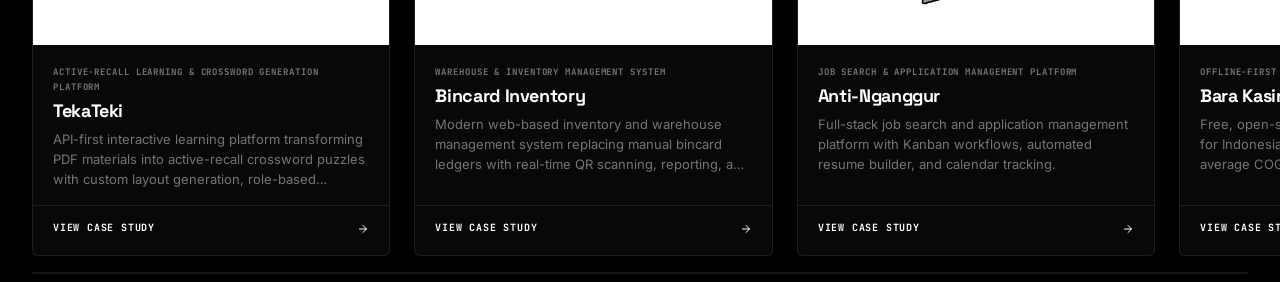
==== commit ce3558a0: "feat(landing): implement 3 non-slop career journey concepts (Git Graph, HW Console, Capability Matri" ====
--- a/index.html
+++ b/index.html
@@ -200,47 +200,63 @@
     </div>
   </section>
 
-  <!-- ═══ CAREER JOURNEY SHOWCASE (DUAL CONCEPT PROTOTYPE) ═══════ -->
+  <!-- ═══ CAREER JOURNEY SHOWCASE (3 NON-SLOP EDITORIAL CONCEPTS) ═══ -->
   <section class="exp-preview container" id="exp-preview" aria-label="Career journey preview">
     <div class="exp-preview__header">
       <div class="exp-preview__header-left">
         <div class="section-label" style="margin-bottom:0.25rem"><span data-i18n="section_journey_label">Career Journey</span></div>
-        <p class="exp-preview__sub">Live prototype comparing 2 distinct editorial directions.</p>
+        <p class="exp-preview__sub">Executive teaser comparing 3 authentic engineering presentations.</p>
       </div>
       <div class="exp-preview__header-right">
         <!-- Interactive Concept Filter -->
         <div class="concept-switcher" role="tablist" aria-label="Concept switcher">
-          <button class="concept-pill active" id="btnConceptAll" type="button">Both Concepts</button>
-          <button class="concept-pill" id="btnConceptA" type="button">Concept A (Chrono-Index)</button>
-          <button class="concept-pill" id="btnConceptB" type="button">Concept B (Split-Dossier)</button>
+          <button class="concept-pill active" id="btnConceptAll" type="button">All 3 Concepts</button>
+          <button class="concept-pill" id="btnConcept1" type="button">1. Git Graph Tree</button>
+          <button class="concept-pill" id="btnConcept2" type="button">2. Hardware Console</button>
+          <button class="concept-pill" id="btnConcept3" type="button">3. Capability Matrix</button>
         </div>
         <a href="pages/experience.html" class="exp-preview__view-all-pill">
-          <span data-i18n="exp_view_all">View All (8)</span>
+          <span data-i18n="exp_view_all">Full Dossier (8)</span>
           <svg width="11" height="11" viewBox="0 0 24 24" fill="none" stroke="currentColor" stroke-width="2.5" stroke-linecap="round"><line x1="5" y1="12" x2="19" y2="12"/><polyline points="12 5 19 12 12 19"/></svg>
         </a>
       </div>
     </div>
 
-    <!-- ── CONCEPT A: Minimalist Chrono-Index ── -->
-    <div class="concept-block" id="conceptBlockA">
+    <!-- ── CONCEPT 1: Git Graph / System Evolution Tree ── -->
+    <div class="concept-block" id="conceptBlock1">
       <div class="concept-tagline">
-        <span class="concept-badge">CONCEPT A · MINIMALIST CHRONO-INDEX</span>
-        <span class="concept-desc">Linear &amp; Stripe style · High signal-to-noise · Scannable vertical index</span>
-      </div>
-      <div class="chrono-index" id="chronoIndexList" role="list"></div>
-    </div>
-
-    <!-- ── CONCEPT B: Interactive Split-Dossier Roadmap ── -->
-    <div class="concept-block" id="conceptBlockB" style="margin-top: 3.5rem;">
+        <span class="concept-badge">CONCEPT 1 · GIT GRAPH &amp; TELEMETRY HUD</span>
+        <span class="concept-desc">Developer-native commit topology · Live telemetry inspector · Zero fluff curiosity hooks</span>
+      </div>
+      <div class="git-graph-layout" id="gitGraphLayout">
+        <div class="git-graph-tree" id="gitGraphTree" role="list"></div>
+        <div class="git-graph-hud" id="gitGraphHud" role="region" aria-live="polite"></div>
+      </div>
+    </div>
+
+    <!-- ── CONCEPT 2: Hardware Console & Precision Spec Sheet ── -->
+    <div class="concept-block" id="conceptBlock2" style="margin-top: 3.5rem;">
       <div class="concept-tagline">
-        <span class="concept-badge">CONCEPT B · INTERACTIVE SPLIT DOSSIER</span>
-        <span class="concept-desc">Dieter Rams inspired · Interactive timeline rail with live technical metrics panel</span>
-      </div>
-      <div class="split-roadmap" id="splitRoadmap">
-        <!-- Left: Interactive rail -->
-        <div class="split-roadmap__nav" id="splitRoadmapNav" role="tablist"></div>
-        <!-- Right: Active Dossier Card -->
-        <div class="split-roadmap__panel" id="splitRoadmapPanel" role="region" aria-live="polite"></div>
+        <span class="concept-badge">CONCEPT 2 · HARDWARE CONSOLE SPEC SHEET</span>
+        <span class="concept-desc">Dieter Rams / Teenage Engineering · Precision rotary era bank · Architectural spec sheet</span>
+      </div>
+      <div class="hw-console" id="hwConsole">
+        <div class="hw-console__deck">
+          <div class="hw-console__led-group" id="hwConsoleBank" role="tablist"></div>
+        </div>
+        <div class="hw-console__screen" id="hwConsoleScreen" role="region" aria-live="polite"></div>
+      </div>
+    </div>
+
+    <!-- ── CONCEPT 3: Capability Radar / T-Shaped Capability Matrix ── -->
+    <div class="concept-block" id="conceptBlock3" style="margin-top: 3.5rem;">
+      <div class="concept-tagline">
+        <span class="concept-badge">CONCEPT 3 · T-SHAPED CAPABILITY MATRIX</span>
+        <span class="concept-desc">Executive engineering matrix · 4 core technological pillars · Depth &amp; cross-disciplinary proof</span>
+      </div>
+      <div class="radar-matrix" id="radarMatrix">
+        <div class="radar-matrix__tabs" id="radarMatrixTabs" role="tablist"></div>
+        <div class="radar-matrix__content" id="radarMatrixContent" role="region" aria-live="polite"></div>
       </div>
     </div>
   </section>
--- a/assets/css/style.css
+++ b/assets/css/style.css
@@ -4322,6 +4322,7 @@
   border-radius: 999px;
   padding: 3px;
   gap: 3px;
+  flex-wrap: wrap;
 }
 .concept-pill {
   font-family: var(--font-mono);
@@ -4399,351 +4400,248 @@
 }
 
 /* ===============================================================
-   CONCEPT A: THE MINIMALIST CHRONO-INDEX (Linear / Stripe Style)
+   CONCEPT 1: GIT GRAPH TREE & TELEMETRY HUD (Developer-Native)
    =============================================================== */
-.chrono-index {
-  display: flex;
-  flex-direction: column;
-  border-top: 1px solid var(--border);
-}
-.chrono-row {
-  display: flex;
-  align-items: center;
-  gap: 2rem;
-  padding: 1.25rem 0.5rem;
-  border-bottom: 1px solid var(--border);
-  cursor: pointer;
-  text-decoration: none;
-  color: inherit;
-  outline: none;
-  border-radius: 4px;
-  transition: all 180ms var(--ease);
-}
-.chrono-row:hover,
-.chrono-row:focus-visible {
-  background: var(--bg-card);
-  padding-left: 1rem;
-  padding-right: 1rem;
-  border-bottom-color: var(--border-str);
-}
-.chrono-col-year {
-  flex: 0 0 5.5rem;
-}
-.chrono-year-text {
-  font-family: var(--font-mono);
-  font-size: 1.1rem;
-  font-weight: 700;
-  letter-spacing: -0.02em;
-  color: var(--muted);
-  transition: color 180ms ease;
-}
-.chrono-row:hover .chrono-year-text {
-  color: var(--fg);
-}
-.chrono-col-main {
-  flex: 1;
-  min-width: 0;
-}
-.chrono-role-line {
-  display: flex;
-  align-items: baseline;
-  gap: 0.5rem;
-  flex-wrap: wrap;
-  margin-bottom: 0.25rem;
-}
-.chrono-role {
-  font-family: var(--font-display);
-  font-size: 1.05rem;
-  font-weight: 700;
-  letter-spacing: -0.02em;
-  color: var(--fg);
-}
-.chrono-org {
-  font-size: 0.8125rem;
-  color: var(--muted);
-}
-.chrono-headline {
-  font-size: 0.8125rem;
-  color: var(--muted);
-  line-height: 1.4;
-  margin-bottom: 0.25rem;
-  display: -webkit-box;
-  -webkit-line-clamp: 1;
-  -webkit-box-orient: vertical;
-  overflow: hidden;
-}
-.chrono-row:hover .chrono-headline {
-  color: var(--fg);
-}
-.chrono-period-tag {
-  font-family: var(--font-mono);
-  font-size: 0.65rem;
-  color: var(--muted-soft);
-}
-.chrono-col-tags {
-  display: flex;
-  align-items: center;
-  gap: 0.4rem;
-  flex-wrap: wrap;
-  justify-content: flex-end;
-}
-.chrono-pill-badge {
-  font-family: var(--font-mono);
-  font-size: 0.5625rem;
-  font-weight: 700;
-  letter-spacing: 0.08em;
-  padding: 3px 8px;
-  background: var(--fg);
-  color: var(--bg);
-  border-radius: 2px;
-}
-.chrono-tech-tag {
-  font-family: var(--font-mono);
-  font-size: 0.5625rem;
-  color: var(--muted);
-  border: 1px solid var(--border);
-  padding: 2px 7px;
-  border-radius: 999px;
-  white-space: nowrap;
-}
-.chrono-col-action {
-  flex: 0 0 24px;
-  display: flex;
-  justify-content: flex-end;
-}
-.chrono-action-btn {
-  width: 28px;
-  height: 28px;
-  border-radius: 50%;
-  border: 1px solid var(--border);
-  display: flex;
-  align-items: center;
-  justify-content: center;
-  color: var(--muted);
-  transition: all 180ms var(--ease);
-}
-.chrono-row:hover .chrono-action-btn {
-  border-color: var(--fg);
-  color: var(--fg);
-  transform: translateX(4px);
-}
-
-/* ===============================================================
-   CONCEPT B: INTERACTIVE SPLIT-DOSSIER ROADMAP (Apple / Dieter Rams)
-   =============================================================== */
-.split-roadmap {
+.git-graph-layout {
   display: grid;
-  grid-template-columns: 300px 1fr;
+  grid-template-columns: minmax(0, 1.35fr) minmax(0, 1fr);
   gap: 2.5rem;
   align-items: start;
 }
-
-/* Left Navigation Rail */
-.split-roadmap__nav {
+.git-graph-tree {
   display: flex;
   flex-direction: column;
   position: relative;
-  padding-left: 1.5rem;
-}
-.split-roadmap__nav::before {
+  padding-left: 1.25rem;
+}
+.git-graph-tree::before {
   content: '';
   position: absolute;
-  top: 1rem;
-  bottom: 1rem;
-  left: 2.15rem;
+  top: 1.25rem;
+  bottom: 1.25rem;
+  left: 2rem;
   width: 1px;
-  background: var(--border);
+  background: var(--border-str);
   z-index: 0;
 }
-.split-nav-btn {
-  display: flex;
-  align-items: center;
+.git-commit-node {
+  display: flex;
+  align-items: flex-start;
   gap: 1.25rem;
-  padding: 1.1rem 0;
-  border: none;
-  background: transparent;
+  padding: 1rem 1.15rem;
+  margin-bottom: 0.75rem;
+  border: 1px solid var(--border);
+  border-radius: 6px;
+  background: var(--bg-card);
   cursor: pointer;
-  text-align: left;
-  outline: none;
   position: relative;
   z-index: 1;
-  transition: transform 180ms ease;
-}
-.split-nav-btn:hover {
+  transition: all 180ms var(--ease);
+  outline: none;
+}
+.git-commit-node:hover,
+.git-commit-node:focus-visible {
+  border-color: var(--border-str);
   transform: translateX(4px);
-}
-.split-nav-node {
-  width: 24px;
-  height: 24px;
+  background: var(--bg-card-hover, var(--bg-card));
+}
+.git-commit-node.active {
+  border-color: var(--fg);
+  box-shadow: 0 4px 20px rgba(0, 0, 0, 0.06);
+}
+[data-theme="dark"] .git-commit-node.active {
+  box-shadow: 0 4px 20px rgba(255, 255, 255, 0.05);
+}
+.git-commit-rail {
+  width: 18px;
+  height: 18px;
   display: flex;
   align-items: center;
   justify-content: center;
-}
-.split-nav-dot {
+  margin-top: 2px;
+  flex-shrink: 0;
+}
+.git-commit-dot {
   width: 10px;
   height: 10px;
   border-radius: 50%;
   background: var(--bg);
   border: 2px solid var(--muted);
   transition: all 200ms ease;
-  box-shadow: 0 0 0 3px var(--bg);
-}
-.split-nav-btn.active .split-nav-dot {
+}
+.git-commit-node.active .git-commit-dot {
   border-color: var(--fg);
   background: var(--fg);
-  transform: scale(1.35);
-  box-shadow: 0 0 0 4px var(--bg), 0 0 12px rgba(255,255,255,0.25);
-}
-.split-nav-info {
-  display: flex;
-  flex-direction: column;
-}
-.split-nav-year {
-  font-family: var(--font-mono);
-  font-size: 1.125rem;
-  font-weight: 700;
-  letter-spacing: -0.02em;
-  color: var(--muted);
-  transition: color 180ms ease;
-}
-.split-nav-btn.active .split-nav-year {
-  color: var(--fg);
-}
-.split-nav-label {
-  font-size: 0.75rem;
+  box-shadow: 0 0 0 3px var(--bg), 0 0 10px rgba(255,255,255,0.4);
+  transform: scale(1.3);
+}
+.git-commit-content {
+  flex: 1;
+  min-width: 0;
+}
+.git-commit-header {
+  display: flex;
+  align-items: center;
+  gap: 0.5rem;
+  flex-wrap: wrap;
+  margin-bottom: 0.35rem;
+}
+.git-commit-hash {
+  font-family: var(--font-mono);
+  font-size: 0.625rem;
+  font-weight: 700;
+  color: var(--muted);
+  background: var(--bg);
+  border: 1px solid var(--border);
+  padding: 1px 6px;
+  border-radius: 3px;
+}
+.git-commit-tag {
+  font-family: var(--font-mono);
+  font-size: 0.625rem;
+  font-weight: 700;
+  letter-spacing: 0.04em;
+  color: var(--fg);
+}
+.git-commit-period {
+  font-family: var(--font-mono);
+  font-size: 0.625rem;
   color: var(--muted-soft);
-  font-weight: 500;
-  transition: color 180ms ease;
-}
-.split-nav-btn.active .split-nav-label {
-  color: var(--muted);
-}
-
-/* Right Dossier Showcase Card */
-.split-roadmap__panel {
-  min-height: 380px;
-}
-.split-panel-card {
+  margin-left: auto;
+}
+.git-commit-msg {
+  font-family: var(--font-mono);
+  font-size: 0.8125rem;
+  color: var(--fg);
+  line-height: 1.45;
+  margin: 0;
+}
+
+/* Right: Telemetry HUD Inspector */
+.git-graph-hud {
+  position: sticky;
+  top: 6rem;
+}
+.git-hud-card {
   border: 1px solid var(--border);
   border-radius: 8px;
   background: var(--bg-card);
-  padding: 2.25rem 2.5rem;
+  padding: 1.75rem 2rem;
   box-shadow: 0 8px 30px rgba(0,0,0,0.04);
-  animation: panelFadeIn 250ms var(--ease);
-}
-@keyframes panelFadeIn {
-  from { opacity: 0; transform: translateY(6px); }
+  animation: hudFadeIn 220ms var(--ease);
+}
+@keyframes hudFadeIn {
+  from { opacity: 0; transform: translateY(4px); }
   to   { opacity: 1; transform: translateY(0); }
 }
-.split-panel-header {
+.git-hud-header {
   display: flex;
   align-items: center;
   justify-content: space-between;
-  margin-bottom: 0.875rem;
-  padding-bottom: 0.75rem;
+  margin-bottom: 1rem;
+  padding-bottom: 0.625rem;
   border-bottom: 1px solid var(--border);
+}
+.git-hud-terminal-id {
+  font-family: var(--font-mono);
+  font-size: 0.625rem;
+  font-weight: 700;
+  letter-spacing: 0.08em;
+  color: var(--muted);
+}
+.git-hud-status {
+  font-family: var(--font-mono);
+  font-size: 0.5625rem;
+  font-weight: 700;
+  letter-spacing: 0.08em;
+  background: #10b98122;
+  color: #10b981;
+  border: 1px solid #10b98144;
+  padding: 2px 6px;
+  border-radius: 3px;
+}
+.git-hud-meta {
+  font-family: var(--font-mono);
+  font-size: 0.6875rem;
+  color: var(--muted);
+  margin-bottom: 0.35rem;
+  display: flex;
+  align-items: center;
+  gap: 0.4rem;
+}
+.git-hud-role {
+  font-family: var(--font-display);
+  font-size: 1.15rem;
+  font-weight: 700;
+  letter-spacing: -0.02em;
+  color: var(--fg);
+  margin-bottom: 1.15rem;
+  line-height: 1.3;
+}
+.git-hud-hook-box {
+  background: var(--bg);
+  border-left: 3px solid var(--fg);
+  padding: 0.875rem 1rem;
+  margin-bottom: 1.25rem;
+  border-radius: 0 4px 4px 0;
+}
+.git-hud-hook-label {
+  display: block;
+  font-family: var(--font-mono);
+  font-size: 0.5625rem;
+  font-weight: 700;
+  letter-spacing: 0.08em;
+  color: var(--muted);
+  margin-bottom: 0.25rem;
+}
+.git-hud-hook-text {
+  font-size: 0.8125rem;
+  color: var(--fg);
+  line-height: 1.5;
+  margin: 0;
+  font-style: italic;
+}
+.git-hud-telemetry-badge {
+  display: inline-flex;
+  align-items: center;
+  gap: 0.5rem;
+  font-family: var(--font-mono);
+  font-size: 0.75rem;
+  font-weight: 700;
+  color: var(--fg);
+  background: var(--border);
+  padding: 6px 12px;
+  border-radius: 4px;
+  margin-bottom: 1.25rem;
+}
+.git-hud-tech-row {
+  display: flex;
   flex-wrap: wrap;
+  gap: 0.35rem;
+  margin-bottom: 1.5rem;
+}
+.git-hud-tech-pill {
+  font-family: var(--font-mono);
+  font-size: 0.5625rem;
+  color: var(--muted);
+  border: 1px solid var(--border);
+  padding: 2px 7px;
+  border-radius: 999px;
+}
+.git-hud-footer {
+  border-top: 1px solid var(--border);
+  padding-top: 1.15rem;
+}
+.git-hud-action-btn {
+  display: inline-flex;
+  align-items: center;
   gap: 0.5rem;
-}
-.split-panel-meta {
-  font-family: var(--font-mono);
-  font-size: 0.625rem;
-  font-weight: 700;
-  letter-spacing: 0.08em;
-  color: var(--muted);
-}
-.split-meta-sep {
-  margin: 0 0.35rem;
-  opacity: 0.5;
-}
-.split-panel-badge {
-  font-family: var(--font-mono);
-  font-size: 0.625rem;
-  color: var(--muted);
-  background: var(--border);
-  padding: 2px 8px;
-  border-radius: 3px;
-}
-.split-panel-title {
-  font-family: var(--font-display);
-  font-size: 1.35rem;
-  font-weight: 700;
-  letter-spacing: -0.02em;
-  color: var(--fg);
-  margin-bottom: 0.25rem;
-}
-.split-panel-loc {
-  font-size: 0.8125rem;
-  color: var(--muted);
-  margin-bottom: 1.5rem;
-}
-
-/* Technical Metrics Grid */
-.split-metrics-grid {
-  display: grid;
-  grid-template-columns: repeat(3, 1fr);
-  gap: 1rem;
-  margin-bottom: 1.5rem;
-  padding: 1.25rem;
-  background: var(--bg);
-  border: 1px solid var(--border);
-  border-radius: 6px;
-}
-.split-metric-item {
-  display: flex;
-  flex-direction: column;
-}
-.split-metric-num {
-  font-family: var(--font-mono);
-  font-size: 1.2rem;
-  font-weight: 700;
-  letter-spacing: -0.02em;
-  color: var(--fg);
-  line-height: 1.2;
-}
-.split-metric-label {
-  font-family: var(--font-mono);
-  font-size: 0.5625rem;
-  color: var(--muted);
-  letter-spacing: 0.04em;
-  margin-top: 0.25rem;
-  line-height: 1.3;
-}
-
-.split-panel-summary {
-  font-size: 0.875rem;
-  color: var(--fg);
-  line-height: 1.6;
-  opacity: 0.9;
-  margin-bottom: 1.5rem;
-}
-.split-panel-tags {
-  display: flex;
-  flex-wrap: wrap;
-  gap: 0.4rem;
-  margin-bottom: 1.75rem;
-}
-.split-tag-chip {
-  font-family: var(--font-mono);
-  font-size: 0.6rem;
-  color: var(--muted);
-  border: 1px solid var(--border-mid);
-  padding: 3px 9px;
-  border-radius: 999px;
-}
-.split-panel-footer {
-  border-top: 1px solid var(--border);
-  padding-top: 1.25rem;
-}
-.split-dossier-btn {
-  display: inline-flex;
-  align-items: center;
-  gap: 0.5rem;
   font-family: var(--font-mono);
   font-size: 0.6875rem;
   font-weight: 700;
   letter-spacing: 0.06em;
   color: var(--fg);
+  text-decoration: none;
   background: transparent;
   border: 1px solid var(--border);
   padding: 8px 16px;
@@ -4751,73 +4649,416 @@
   cursor: pointer;
   transition: all 180ms var(--ease);
 }
-.split-dossier-btn:hover {
+.git-hud-action-btn:hover {
   background: var(--fg);
   color: var(--bg);
   border-color: var(--fg);
 }
-.split-dossier-btn svg {
+.git-hud-action-btn svg {
   transition: transform 180ms ease;
 }
-.split-dossier-btn:hover svg {
+.git-hud-action-btn:hover svg {
   transform: translateX(4px);
 }
 
-/* Responsive adjustments */
+/* ===============================================================
+   CONCEPT 2: HARDWARE CONSOLE SPEC SHEET (Dieter Rams style)
+   =============================================================== */
+.hw-console {
+  border: 1px solid var(--border);
+  border-radius: 10px;
+  background: var(--bg-card);
+  padding: 2rem 2.25rem;
+  box-shadow: 0 8px 30px rgba(0,0,0,0.04);
+}
+.hw-console__deck {
+  margin-bottom: 1.5rem;
+}
+.hw-console__led-group {
+  display: flex;
+  gap: 0.75rem;
+  flex-wrap: wrap;
+}
+.hw-bank-btn {
+  display: inline-flex;
+  align-items: center;
+  gap: 0.6rem;
+  padding: 8px 16px;
+  border: 1px solid var(--border);
+  border-radius: 6px;
+  background: var(--bg);
+  font-family: var(--font-mono);
+  font-size: 0.6875rem;
+  font-weight: 600;
+  color: var(--muted);
+  cursor: pointer;
+  outline: none;
+  transition: all 180ms var(--ease);
+}
+.hw-bank-btn:hover {
+  border-color: var(--border-str);
+  color: var(--fg);
+}
+.hw-bank-btn.active {
+  border-color: var(--fg);
+  color: var(--fg);
+  background: var(--bg-card);
+}
+.hw-led {
+  width: 7px;
+  height: 7px;
+  border-radius: 50%;
+  background: var(--border-str);
+  transition: all 200ms ease;
+}
+.hw-led.on {
+  background: #10b981;
+  box-shadow: 0 0 8px #10b981;
+}
+
+.hw-screen-card {
+  border: 1px solid var(--border);
+  border-radius: 8px;
+  background: var(--bg);
+  padding: 1.75rem 2rem;
+  animation: hwFadeIn 220ms var(--ease);
+}
+@keyframes hwFadeIn {
+  from { opacity: 0; transform: translateY(4px); }
+  to   { opacity: 1; transform: translateY(0); }
+}
+.hw-screen-header {
+  display: flex;
+  align-items: center;
+  justify-content: space-between;
+  margin-bottom: 1.25rem;
+  padding-bottom: 0.625rem;
+  border-bottom: 1px solid var(--border);
+}
+.hw-screen-title {
+  font-family: var(--font-mono);
+  font-size: 0.6875rem;
+  font-weight: 700;
+  letter-spacing: 0.08em;
+  color: var(--muted);
+}
+.hw-screen-badge {
+  font-family: var(--font-mono);
+  font-size: 0.5625rem;
+  font-weight: 700;
+  letter-spacing: 0.08em;
+  background: var(--border);
+  color: var(--fg);
+  padding: 2px 6px;
+  border-radius: 3px;
+}
+.hw-spec-table {
+  display: flex;
+  flex-direction: column;
+  gap: 0.875rem;
+  margin-bottom: 1.5rem;
+}
+.hw-spec-row {
+  display: grid;
+  grid-template-columns: 240px 1fr;
+  gap: 1rem;
+  align-items: baseline;
+  padding-bottom: 0.75rem;
+  border-bottom: 1px dashed var(--border);
+}
+.hw-spec-cell-label {
+  font-family: var(--font-mono);
+  font-size: 0.625rem;
+  font-weight: 700;
+  letter-spacing: 0.06em;
+  color: var(--muted);
+}
+.hw-spec-cell-val {
+  font-size: 0.875rem;
+  color: var(--fg);
+  line-height: 1.45;
+}
+.hw-spec-highlight {
+  font-family: var(--font-mono);
+  font-weight: 700;
+  color: var(--fg);
+}
+.hw-screen-footer {
+  display: flex;
+  align-items: center;
+  justify-content: space-between;
+  flex-wrap: wrap;
+  gap: 1rem;
+  padding-top: 0.75rem;
+}
+.hw-screen-tags {
+  display: flex;
+  flex-wrap: wrap;
+  gap: 0.35rem;
+}
+.hw-tag-pill {
+  font-family: var(--font-mono);
+  font-size: 0.5625rem;
+  color: var(--muted);
+  border: 1px solid var(--border);
+  padding: 2px 7px;
+  border-radius: 999px;
+}
+.hw-action-btn {
+  display: inline-flex;
+  align-items: center;
+  font-family: var(--font-mono);
+  font-size: 0.6875rem;
+  font-weight: 700;
+  letter-spacing: 0.06em;
+  color: var(--fg);
+  text-decoration: none;
+  background: var(--bg-card);
+  border: 1px solid var(--border);
+  padding: 8px 16px;
+  border-radius: 4px;
+  transition: all 180ms var(--ease);
+}
+.hw-action-btn:hover {
+  background: var(--fg);
+  color: var(--bg);
+  border-color: var(--fg);
+}
+
+/* ===============================================================
+   CONCEPT 3: T-SHAPED CAPABILITY RADAR (Pillar Matrix)
+   =============================================================== */
+.radar-matrix {
+  border: 1px solid var(--border);
+  border-radius: 10px;
+  background: var(--bg-card);
+  padding: 2rem 2.25rem;
+  box-shadow: 0 8px 30px rgba(0,0,0,0.04);
+}
+.radar-matrix__tabs {
+  display: grid;
+  grid-template-columns: repeat(4, 1fr);
+  gap: 0.75rem;
+  margin-bottom: 1.75rem;
+}
+.radar-tab-btn {
+  display: flex;
+  flex-direction: column;
+  align-items: flex-start;
+  padding: 0.875rem 1rem;
+  border: 1px solid var(--border);
+  border-radius: 6px;
+  background: var(--bg);
+  cursor: pointer;
+  outline: none;
+  text-align: left;
+  transition: all 180ms var(--ease);
+}
+.radar-tab-btn:hover {
+  border-color: var(--border-str);
+}
+.radar-tab-btn.active {
+  border-color: var(--fg);
+  background: var(--bg-card);
+}
+.radar-tab-num {
+  font-family: var(--font-mono);
+  font-size: 0.625rem;
+  font-weight: 700;
+  color: var(--muted);
+  margin-bottom: 0.25rem;
+}
+.radar-tab-btn.active .radar-tab-num {
+  color: var(--fg);
+}
+.radar-tab-title {
+  font-family: var(--font-display);
+  font-size: 0.8125rem;
+  font-weight: 700;
+  letter-spacing: -0.01em;
+  color: var(--muted);
+  line-height: 1.3;
+}
+.radar-tab-btn.active .radar-tab-title {
+  color: var(--fg);
+}
+
+.radar-card {
+  border: 1px solid var(--border);
+  border-radius: 8px;
+  background: var(--bg);
+  padding: 1.75rem 2rem;
+  animation: radarFadeIn 220ms var(--ease);
+}
+@keyframes radarFadeIn {
+  from { opacity: 0; transform: translateY(4px); }
+  to   { opacity: 1; transform: translateY(0); }
+}
+.radar-card-header {
+  display: flex;
+  align-items: center;
+  justify-content: space-between;
+  margin-bottom: 1rem;
+  padding-bottom: 0.75rem;
+  border-bottom: 1px solid var(--border);
+  flex-wrap: wrap;
+  gap: 0.5rem;
+}
+.radar-pillar-num-wrap {
+  display: flex;
+  align-items: center;
+  gap: 0.6rem;
+}
+.radar-num {
+  font-family: var(--font-mono);
+  font-size: 0.8125rem;
+  font-weight: 700;
+  color: var(--muted);
+}
+.radar-pillar-name {
+  font-family: var(--font-display);
+  font-size: 1.15rem;
+  font-weight: 700;
+  letter-spacing: -0.02em;
+  color: var(--fg);
+}
+.radar-badge {
+  font-family: var(--font-mono);
+  font-size: 0.5625rem;
+  font-weight: 700;
+  letter-spacing: 0.08em;
+  background: var(--border);
+  color: var(--fg);
+  padding: 2px 7px;
+  border-radius: 3px;
+}
+.radar-thesis {
+  font-size: 0.875rem;
+  color: var(--fg);
+  line-height: 1.6;
+  margin-bottom: 1.25rem;
+  font-style: italic;
+  opacity: 0.9;
+}
+.radar-flagship-box {
+  background: var(--bg-card);
+  border: 1px solid var(--border);
+  padding: 0.75rem 1rem;
+  border-radius: 6px;
+  margin-bottom: 1.25rem;
+  display: flex;
+  align-items: baseline;
+  gap: 0.75rem;
+  flex-wrap: wrap;
+}
+.radar-flagship-label {
+  font-family: var(--font-mono);
+  font-size: 0.5625rem;
+  font-weight: 700;
+  letter-spacing: 0.08em;
+  color: var(--muted);
+}
+.radar-flagship-name {
+  font-size: 0.8125rem;
+  font-weight: 600;
+  color: var(--fg);
+}
+.radar-proof-list {
+  display: flex;
+  flex-direction: column;
+  gap: 0.5rem;
+  margin-bottom: 1.25rem;
+}
+.radar-proof-item {
+  display: flex;
+  align-items: flex-start;
+  gap: 0.6rem;
+  font-size: 0.8125rem;
+  color: var(--fg);
+  line-height: 1.5;
+}
+.radar-proof-check {
+  font-family: var(--font-mono);
+  color: #10b981;
+  font-weight: 700;
+  flex-shrink: 0;
+}
+.radar-certs-row {
+  display: flex;
+  align-items: center;
+  gap: 0.5rem;
+  flex-wrap: wrap;
+  margin-bottom: 1.5rem;
+  padding-top: 0.75rem;
+  border-top: 1px dashed var(--border);
+}
+.radar-certs-label {
+  font-family: var(--font-mono);
+  font-size: 0.5625rem;
+  font-weight: 700;
+  letter-spacing: 0.08em;
+  color: var(--muted);
+}
+.radar-cert-pill {
+  font-family: var(--font-mono);
+  font-size: 0.5625rem;
+  color: var(--fg);
+  background: var(--border);
+  padding: 2px 7px;
+  border-radius: 3px;
+}
+.radar-footer {
+  border-top: 1px solid var(--border);
+  padding-top: 1.15rem;
+}
+.radar-action-btn {
+  display: inline-flex;
+  align-items: center;
+  font-family: var(--font-mono);
+  font-size: 0.6875rem;
+  font-weight: 700;
+  letter-spacing: 0.06em;
+  color: var(--fg);
+  text-decoration: none;
+  background: transparent;
+  border: 1px solid var(--border);
+  padding: 8px 16px;
+  border-radius: 4px;
+  transition: all 180ms var(--ease);
+}
+.radar-action-btn:hover {
+  background: var(--fg);
+  color: var(--bg);
+  border-color: var(--fg);
+}
+
+/* Responsive Breakpoints */
 @media (max-width: 900px) {
-  .split-roadmap {
+  .git-graph-layout {
     grid-template-columns: 1fr;
-    gap: 1.5rem;
-  }
-  .split-roadmap__nav {
-    flex-direction: row;
-    overflow-x: auto;
-    padding-left: 0;
-    padding-bottom: 0.5rem;
-  }
-  .split-roadmap__nav::before {
-    display: none;
-  }
-  .split-nav-btn {
-    flex: 0 0 auto;
-    padding: 0.5rem 1rem;
-    border: 1px solid var(--border);
-    border-radius: 999px;
-    background: var(--bg-card);
-  }
-  .split-nav-btn.active {
-    border-color: var(--fg);
-    background: var(--fg);
-  }
-  .split-nav-btn.active .split-nav-year {
-    color: var(--bg);
-  }
-  .split-nav-btn.active .split-nav-label {
-    color: var(--bg);
-    opacity: 0.8;
-  }
-  .split-nav-node {
-    display: none;
-  }
-  .split-metrics-grid {
+    gap: 1.75rem;
+  }
+  .git-graph-hud {
+    position: static;
+  }
+  .hw-spec-row {
     grid-template-columns: 1fr;
-    gap: 0.75rem;
-  }
-}
-
+    gap: 0.35rem;
+  }
+  .radar-matrix__tabs {
+    grid-template-columns: repeat(2, 1fr);
+  }
+}
 @media (max-width: 600px) {
-  .chrono-row {
-    flex-direction: column;
-    align-items: flex-start;
-    gap: 0.5rem;
-  }
-  .chrono-col-tags {
-    justify-content: flex-start;
-  }
-  .chrono-col-action {
-    display: none;
-  }
-  .split-panel-card {
-    padding: 1.5rem;
-  }
-}
+  .radar-matrix__tabs {
+    grid-template-columns: 1fr;
+  }
+  .hw-console,
+  .radar-matrix,
+  .git-hud-card,
+  .hw-screen-card,
+  .radar-card {
+    padding: 1.25rem;
+  }
+}
+
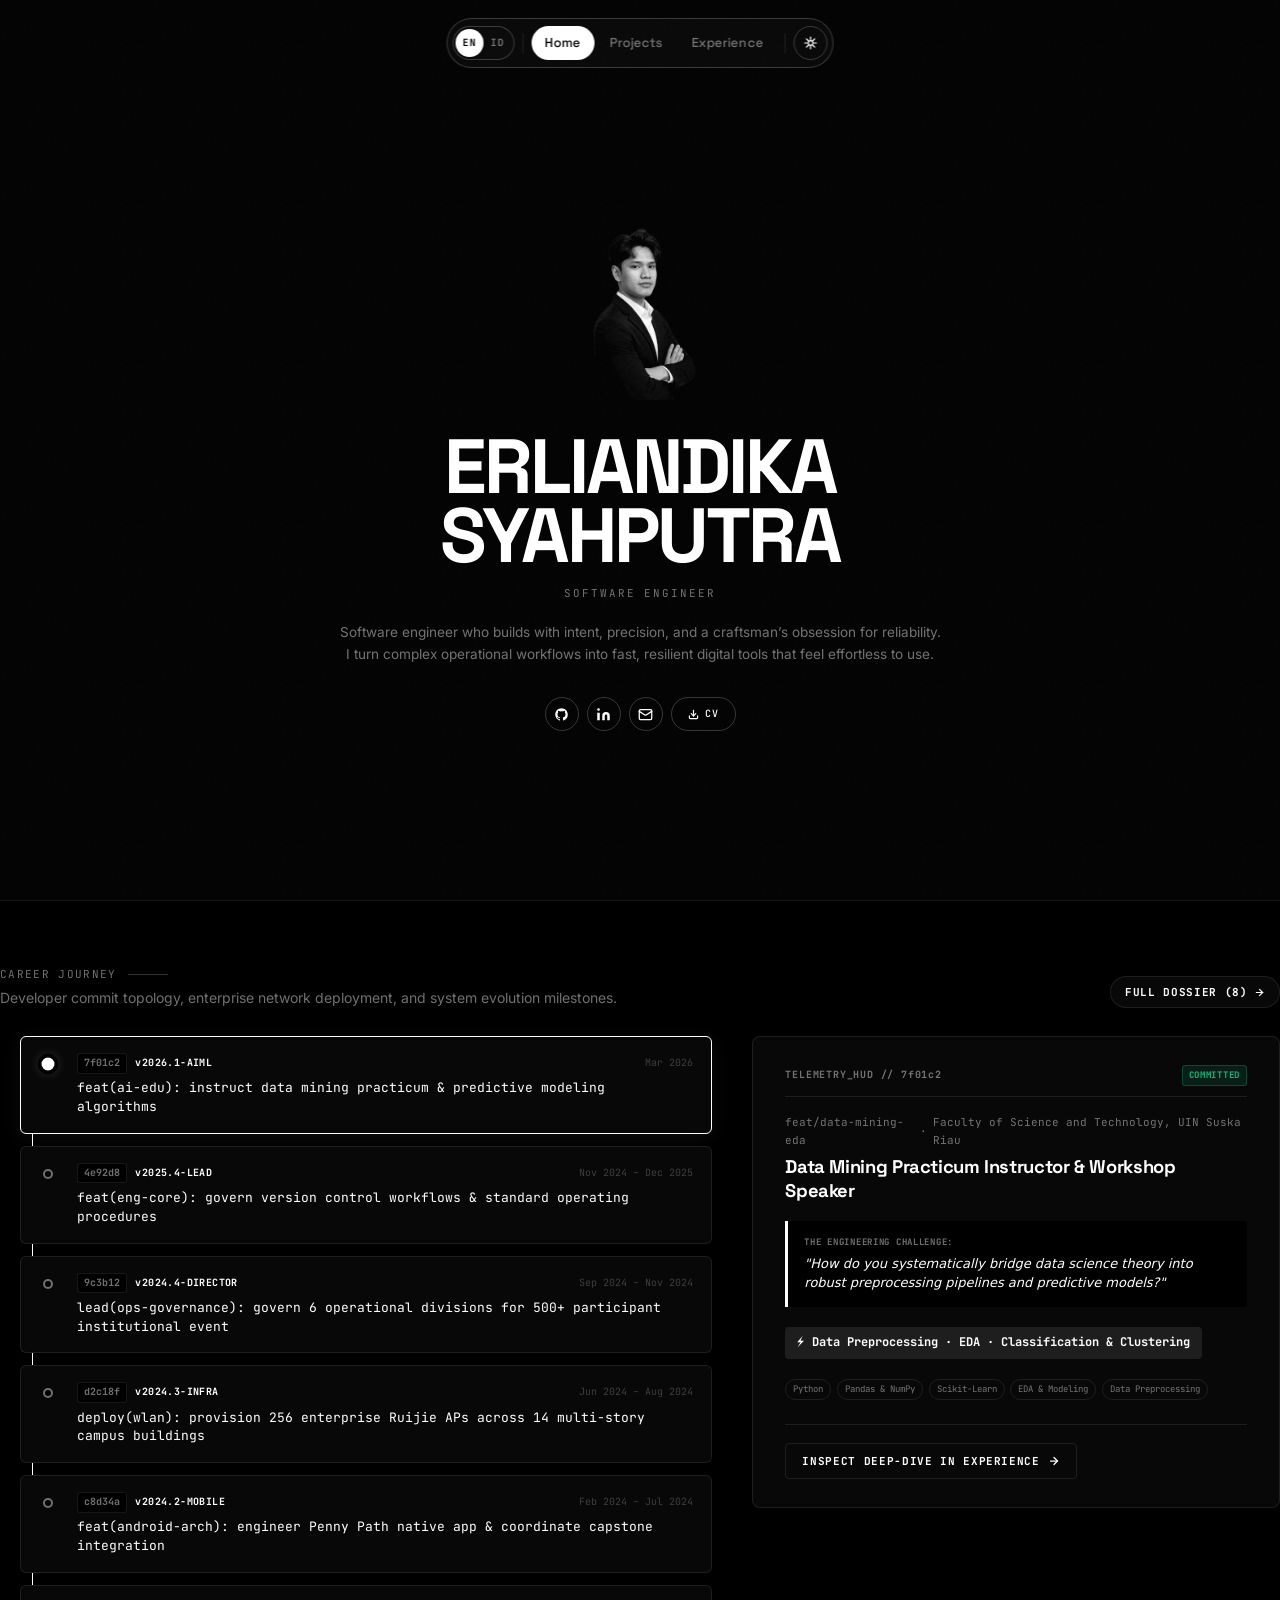
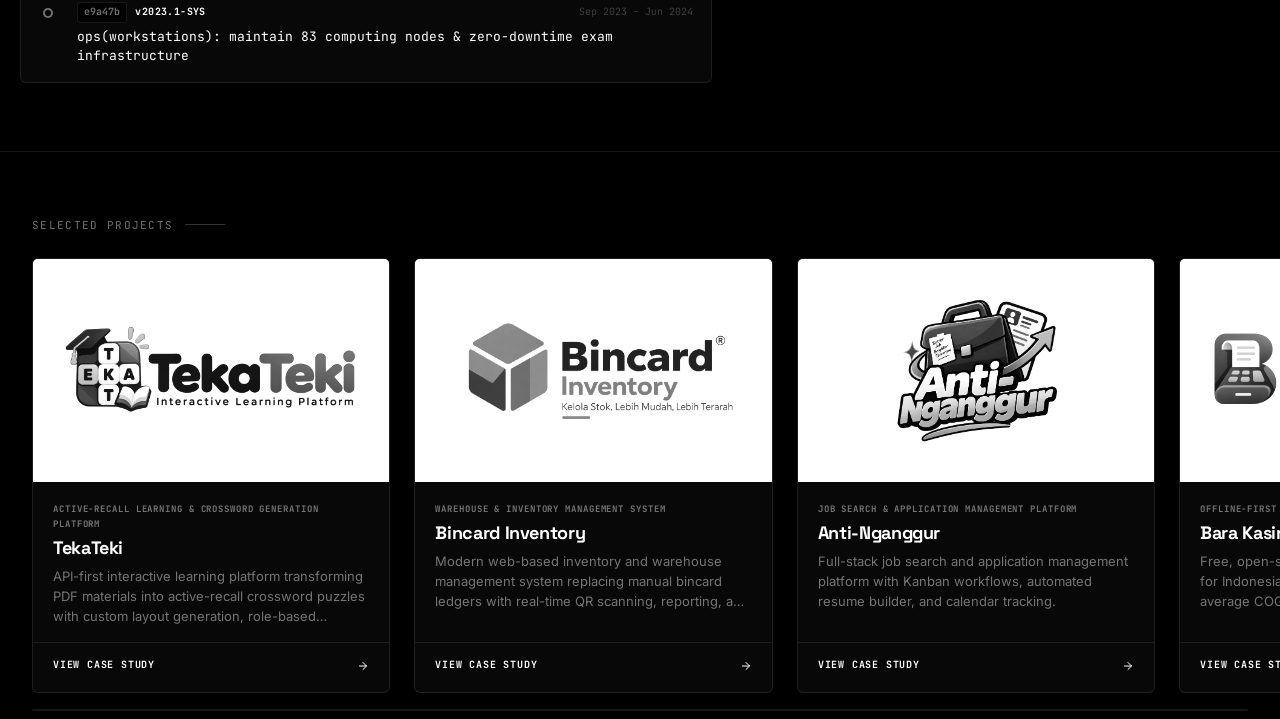
==== commit 829d2913: "feat: adopt Git Graph Tree showcase, audit ID/EN language, and align milestones with official CV" ====
--- a/index.html
+++ b/index.html
@@ -193,28 +193,21 @@
       <a href="mailto:syahputraerliandika@gmail.com" class="hero__icon-btn" aria-label="Email">
         <svg width="15" height="15" viewBox="0 0 24 24" fill="none" stroke="currentColor" stroke-width="2" stroke-linecap="round" aria-hidden="true"><rect x="2" y="4" width="20" height="16" rx="2"/><path d="m22 7-8.97 5.7a1.94 1.94 0 0 1-2.06 0L2 7"/></svg>
       </a>
-      <a href="assets/docs/Global_Master-ENG.pdf" id="cvBtn" target="_blank" rel="noopener noreferrer" download="Global_Master-ENG.pdf" class="hero__cv-btn" aria-label="Download CV" data-i18n-aria-label="aria_download_cv">
+      <a href="assets/docs/ErliandikaSyahputra-CV.pdf" id="cvBtn" target="_blank" rel="noopener noreferrer" download="ErliandikaSyahputra-CV.pdf" class="hero__cv-btn" aria-label="Download CV" data-i18n-aria-label="aria_download_cv">
         <svg width="11" height="11" viewBox="0 0 24 24" fill="none" stroke="currentColor" stroke-width="2.5" stroke-linecap="round" aria-hidden="true"><path d="M21 15v4a2 2 0 0 1-2 2H5a2 2 0 0 1-2-2v-4"/><polyline points="7 10 12 15 17 10"/><line x1="12" y1="15" x2="12" y2="3"/></svg>
         CV
       </a>
     </div>
   </section>
 
-  <!-- ═══ CAREER JOURNEY SHOWCASE (3 NON-SLOP EDITORIAL CONCEPTS) ═══ -->
+  <!-- ═══ CAREER JOURNEY SHOWCASE (GIT GRAPH TREE & TELEMETRY HUD) ═══ -->
   <section class="exp-preview container" id="exp-preview" aria-label="Career journey preview">
     <div class="exp-preview__header">
       <div class="exp-preview__header-left">
         <div class="section-label" style="margin-bottom:0.25rem"><span data-i18n="section_journey_label">Career Journey</span></div>
-        <p class="exp-preview__sub">Executive teaser comparing 3 authentic engineering presentations.</p>
+        <p class="exp-preview__sub" data-i18n="journey_sub">Topologi rekayasa sistem, deployment infrastruktur, dan evolusi teknis.</p>
       </div>
       <div class="exp-preview__header-right">
-        <!-- Interactive Concept Filter -->
-        <div class="concept-switcher" role="tablist" aria-label="Concept switcher">
-          <button class="concept-pill active" id="btnConceptAll" type="button">All 3 Concepts</button>
-          <button class="concept-pill" id="btnConcept1" type="button">1. Git Graph Tree</button>
-          <button class="concept-pill" id="btnConcept2" type="button">2. Hardware Console</button>
-          <button class="concept-pill" id="btnConcept3" type="button">3. Capability Matrix</button>
-        </div>
         <a href="pages/experience.html" class="exp-preview__view-all-pill">
           <span data-i18n="exp_view_all">Full Dossier (8)</span>
           <svg width="11" height="11" viewBox="0 0 24 24" fill="none" stroke="currentColor" stroke-width="2.5" stroke-linecap="round"><line x1="5" y1="12" x2="19" y2="12"/><polyline points="12 5 19 12 12 19"/></svg>
@@ -222,41 +215,11 @@
       </div>
     </div>
 
-    <!-- ── CONCEPT 1: Git Graph / System Evolution Tree ── -->
+    <!-- Git Graph Tree & Telemetry HUD Layout -->
     <div class="concept-block" id="conceptBlock1">
-      <div class="concept-tagline">
-        <span class="concept-badge">CONCEPT 1 · GIT GRAPH &amp; TELEMETRY HUD</span>
-        <span class="concept-desc">Developer-native commit topology · Live telemetry inspector · Zero fluff curiosity hooks</span>
-      </div>
       <div class="git-graph-layout" id="gitGraphLayout">
         <div class="git-graph-tree" id="gitGraphTree" role="list"></div>
         <div class="git-graph-hud" id="gitGraphHud" role="region" aria-live="polite"></div>
-      </div>
-    </div>
-
-    <!-- ── CONCEPT 2: Hardware Console & Precision Spec Sheet ── -->
-    <div class="concept-block" id="conceptBlock2" style="margin-top: 3.5rem;">
-      <div class="concept-tagline">
-        <span class="concept-badge">CONCEPT 2 · HARDWARE CONSOLE SPEC SHEET</span>
-        <span class="concept-desc">Dieter Rams / Teenage Engineering · Precision rotary era bank · Architectural spec sheet</span>
-      </div>
-      <div class="hw-console" id="hwConsole">
-        <div class="hw-console__deck">
-          <div class="hw-console__led-group" id="hwConsoleBank" role="tablist"></div>
-        </div>
-        <div class="hw-console__screen" id="hwConsoleScreen" role="region" aria-live="polite"></div>
-      </div>
-    </div>
-
-    <!-- ── CONCEPT 3: Capability Radar / T-Shaped Capability Matrix ── -->
-    <div class="concept-block" id="conceptBlock3" style="margin-top: 3.5rem;">
-      <div class="concept-tagline">
-        <span class="concept-badge">CONCEPT 3 · T-SHAPED CAPABILITY MATRIX</span>
-        <span class="concept-desc">Executive engineering matrix · 4 core technological pillars · Depth &amp; cross-disciplinary proof</span>
-      </div>
-      <div class="radar-matrix" id="radarMatrix">
-        <div class="radar-matrix__tabs" id="radarMatrixTabs" role="tablist"></div>
-        <div class="radar-matrix__content" id="radarMatrixContent" role="region" aria-live="polite"></div>
       </div>
     </div>
   </section>
--- a/assets/css/style.css
+++ b/assets/css/style.css
@@ -4313,38 +4313,7 @@
   flex-wrap: wrap;
 }
 
-/* Concept Switcher Buttons */
-.concept-switcher {
-  display: inline-flex;
-  align-items: center;
-  background: var(--bg-card);
-  border: 1px solid var(--border);
-  border-radius: 999px;
-  padding: 3px;
-  gap: 3px;
-  flex-wrap: wrap;
-}
-.concept-pill {
-  font-family: var(--font-mono);
-  font-size: 0.625rem;
-  font-weight: 600;
-  letter-spacing: 0.04em;
-  padding: 5px 12px;
-  border-radius: 999px;
-  border: none;
-  background: transparent;
-  color: var(--muted);
-  cursor: pointer;
-  transition: all 180ms var(--ease);
-}
-.concept-pill:hover {
-  color: var(--fg);
-}
-.concept-pill.active {
-  background: var(--fg);
-  color: var(--bg);
-  font-weight: 700;
-}
+
 
 .exp-preview__view-all-pill {
   display: inline-flex;
@@ -4374,30 +4343,7 @@
   margin-top: 1.5rem;
   position: relative;
 }
-.concept-tagline {
-  display: flex;
-  align-items: center;
-  gap: 0.875rem;
-  margin-bottom: 1.5rem;
-  padding-bottom: 0.75rem;
-  border-bottom: 1px dashed var(--border);
-  flex-wrap: wrap;
-}
-.concept-badge {
-  font-family: var(--font-mono);
-  font-size: 0.625rem;
-  font-weight: 700;
-  letter-spacing: 0.08em;
-  background: var(--border);
-  color: var(--fg);
-  padding: 3px 8px;
-  border-radius: 3px;
-}
-.concept-desc {
-  font-size: 0.75rem;
-  color: var(--muted);
-  font-style: italic;
-}
+
 
 /* ===============================================================
    CONCEPT 1: GIT GRAPH TREE & TELEMETRY HUD (Developer-Native)
@@ -4661,378 +4607,7 @@
   transform: translateX(4px);
 }
 
-/* ===============================================================
-   CONCEPT 2: HARDWARE CONSOLE SPEC SHEET (Dieter Rams style)
-   =============================================================== */
-.hw-console {
-  border: 1px solid var(--border);
-  border-radius: 10px;
-  background: var(--bg-card);
-  padding: 2rem 2.25rem;
-  box-shadow: 0 8px 30px rgba(0,0,0,0.04);
-}
-.hw-console__deck {
-  margin-bottom: 1.5rem;
-}
-.hw-console__led-group {
-  display: flex;
-  gap: 0.75rem;
-  flex-wrap: wrap;
-}
-.hw-bank-btn {
-  display: inline-flex;
-  align-items: center;
-  gap: 0.6rem;
-  padding: 8px 16px;
-  border: 1px solid var(--border);
-  border-radius: 6px;
-  background: var(--bg);
-  font-family: var(--font-mono);
-  font-size: 0.6875rem;
-  font-weight: 600;
-  color: var(--muted);
-  cursor: pointer;
-  outline: none;
-  transition: all 180ms var(--ease);
-}
-.hw-bank-btn:hover {
-  border-color: var(--border-str);
-  color: var(--fg);
-}
-.hw-bank-btn.active {
-  border-color: var(--fg);
-  color: var(--fg);
-  background: var(--bg-card);
-}
-.hw-led {
-  width: 7px;
-  height: 7px;
-  border-radius: 50%;
-  background: var(--border-str);
-  transition: all 200ms ease;
-}
-.hw-led.on {
-  background: #10b981;
-  box-shadow: 0 0 8px #10b981;
-}
-
-.hw-screen-card {
-  border: 1px solid var(--border);
-  border-radius: 8px;
-  background: var(--bg);
-  padding: 1.75rem 2rem;
-  animation: hwFadeIn 220ms var(--ease);
-}
-@keyframes hwFadeIn {
-  from { opacity: 0; transform: translateY(4px); }
-  to   { opacity: 1; transform: translateY(0); }
-}
-.hw-screen-header {
-  display: flex;
-  align-items: center;
-  justify-content: space-between;
-  margin-bottom: 1.25rem;
-  padding-bottom: 0.625rem;
-  border-bottom: 1px solid var(--border);
-}
-.hw-screen-title {
-  font-family: var(--font-mono);
-  font-size: 0.6875rem;
-  font-weight: 700;
-  letter-spacing: 0.08em;
-  color: var(--muted);
-}
-.hw-screen-badge {
-  font-family: var(--font-mono);
-  font-size: 0.5625rem;
-  font-weight: 700;
-  letter-spacing: 0.08em;
-  background: var(--border);
-  color: var(--fg);
-  padding: 2px 6px;
-  border-radius: 3px;
-}
-.hw-spec-table {
-  display: flex;
-  flex-direction: column;
-  gap: 0.875rem;
-  margin-bottom: 1.5rem;
-}
-.hw-spec-row {
-  display: grid;
-  grid-template-columns: 240px 1fr;
-  gap: 1rem;
-  align-items: baseline;
-  padding-bottom: 0.75rem;
-  border-bottom: 1px dashed var(--border);
-}
-.hw-spec-cell-label {
-  font-family: var(--font-mono);
-  font-size: 0.625rem;
-  font-weight: 700;
-  letter-spacing: 0.06em;
-  color: var(--muted);
-}
-.hw-spec-cell-val {
-  font-size: 0.875rem;
-  color: var(--fg);
-  line-height: 1.45;
-}
-.hw-spec-highlight {
-  font-family: var(--font-mono);
-  font-weight: 700;
-  color: var(--fg);
-}
-.hw-screen-footer {
-  display: flex;
-  align-items: center;
-  justify-content: space-between;
-  flex-wrap: wrap;
-  gap: 1rem;
-  padding-top: 0.75rem;
-}
-.hw-screen-tags {
-  display: flex;
-  flex-wrap: wrap;
-  gap: 0.35rem;
-}
-.hw-tag-pill {
-  font-family: var(--font-mono);
-  font-size: 0.5625rem;
-  color: var(--muted);
-  border: 1px solid var(--border);
-  padding: 2px 7px;
-  border-radius: 999px;
-}
-.hw-action-btn {
-  display: inline-flex;
-  align-items: center;
-  font-family: var(--font-mono);
-  font-size: 0.6875rem;
-  font-weight: 700;
-  letter-spacing: 0.06em;
-  color: var(--fg);
-  text-decoration: none;
-  background: var(--bg-card);
-  border: 1px solid var(--border);
-  padding: 8px 16px;
-  border-radius: 4px;
-  transition: all 180ms var(--ease);
-}
-.hw-action-btn:hover {
-  background: var(--fg);
-  color: var(--bg);
-  border-color: var(--fg);
-}
-
-/* ===============================================================
-   CONCEPT 3: T-SHAPED CAPABILITY RADAR (Pillar Matrix)
-   =============================================================== */
-.radar-matrix {
-  border: 1px solid var(--border);
-  border-radius: 10px;
-  background: var(--bg-card);
-  padding: 2rem 2.25rem;
-  box-shadow: 0 8px 30px rgba(0,0,0,0.04);
-}
-.radar-matrix__tabs {
-  display: grid;
-  grid-template-columns: repeat(4, 1fr);
-  gap: 0.75rem;
-  margin-bottom: 1.75rem;
-}
-.radar-tab-btn {
-  display: flex;
-  flex-direction: column;
-  align-items: flex-start;
-  padding: 0.875rem 1rem;
-  border: 1px solid var(--border);
-  border-radius: 6px;
-  background: var(--bg);
-  cursor: pointer;
-  outline: none;
-  text-align: left;
-  transition: all 180ms var(--ease);
-}
-.radar-tab-btn:hover {
-  border-color: var(--border-str);
-}
-.radar-tab-btn.active {
-  border-color: var(--fg);
-  background: var(--bg-card);
-}
-.radar-tab-num {
-  font-family: var(--font-mono);
-  font-size: 0.625rem;
-  font-weight: 700;
-  color: var(--muted);
-  margin-bottom: 0.25rem;
-}
-.radar-tab-btn.active .radar-tab-num {
-  color: var(--fg);
-}
-.radar-tab-title {
-  font-family: var(--font-display);
-  font-size: 0.8125rem;
-  font-weight: 700;
-  letter-spacing: -0.01em;
-  color: var(--muted);
-  line-height: 1.3;
-}
-.radar-tab-btn.active .radar-tab-title {
-  color: var(--fg);
-}
-
-.radar-card {
-  border: 1px solid var(--border);
-  border-radius: 8px;
-  background: var(--bg);
-  padding: 1.75rem 2rem;
-  animation: radarFadeIn 220ms var(--ease);
-}
-@keyframes radarFadeIn {
-  from { opacity: 0; transform: translateY(4px); }
-  to   { opacity: 1; transform: translateY(0); }
-}
-.radar-card-header {
-  display: flex;
-  align-items: center;
-  justify-content: space-between;
-  margin-bottom: 1rem;
-  padding-bottom: 0.75rem;
-  border-bottom: 1px solid var(--border);
-  flex-wrap: wrap;
-  gap: 0.5rem;
-}
-.radar-pillar-num-wrap {
-  display: flex;
-  align-items: center;
-  gap: 0.6rem;
-}
-.radar-num {
-  font-family: var(--font-mono);
-  font-size: 0.8125rem;
-  font-weight: 700;
-  color: var(--muted);
-}
-.radar-pillar-name {
-  font-family: var(--font-display);
-  font-size: 1.15rem;
-  font-weight: 700;
-  letter-spacing: -0.02em;
-  color: var(--fg);
-}
-.radar-badge {
-  font-family: var(--font-mono);
-  font-size: 0.5625rem;
-  font-weight: 700;
-  letter-spacing: 0.08em;
-  background: var(--border);
-  color: var(--fg);
-  padding: 2px 7px;
-  border-radius: 3px;
-}
-.radar-thesis {
-  font-size: 0.875rem;
-  color: var(--fg);
-  line-height: 1.6;
-  margin-bottom: 1.25rem;
-  font-style: italic;
-  opacity: 0.9;
-}
-.radar-flagship-box {
-  background: var(--bg-card);
-  border: 1px solid var(--border);
-  padding: 0.75rem 1rem;
-  border-radius: 6px;
-  margin-bottom: 1.25rem;
-  display: flex;
-  align-items: baseline;
-  gap: 0.75rem;
-  flex-wrap: wrap;
-}
-.radar-flagship-label {
-  font-family: var(--font-mono);
-  font-size: 0.5625rem;
-  font-weight: 700;
-  letter-spacing: 0.08em;
-  color: var(--muted);
-}
-.radar-flagship-name {
-  font-size: 0.8125rem;
-  font-weight: 600;
-  color: var(--fg);
-}
-.radar-proof-list {
-  display: flex;
-  flex-direction: column;
-  gap: 0.5rem;
-  margin-bottom: 1.25rem;
-}
-.radar-proof-item {
-  display: flex;
-  align-items: flex-start;
-  gap: 0.6rem;
-  font-size: 0.8125rem;
-  color: var(--fg);
-  line-height: 1.5;
-}
-.radar-proof-check {
-  font-family: var(--font-mono);
-  color: #10b981;
-  font-weight: 700;
-  flex-shrink: 0;
-}
-.radar-certs-row {
-  display: flex;
-  align-items: center;
-  gap: 0.5rem;
-  flex-wrap: wrap;
-  margin-bottom: 1.5rem;
-  padding-top: 0.75rem;
-  border-top: 1px dashed var(--border);
-}
-.radar-certs-label {
-  font-family: var(--font-mono);
-  font-size: 0.5625rem;
-  font-weight: 700;
-  letter-spacing: 0.08em;
-  color: var(--muted);
-}
-.radar-cert-pill {
-  font-family: var(--font-mono);
-  font-size: 0.5625rem;
-  color: var(--fg);
-  background: var(--border);
-  padding: 2px 7px;
-  border-radius: 3px;
-}
-.radar-footer {
-  border-top: 1px solid var(--border);
-  padding-top: 1.15rem;
-}
-.radar-action-btn {
-  display: inline-flex;
-  align-items: center;
-  font-family: var(--font-mono);
-  font-size: 0.6875rem;
-  font-weight: 700;
-  letter-spacing: 0.06em;
-  color: var(--fg);
-  text-decoration: none;
-  background: transparent;
-  border: 1px solid var(--border);
-  padding: 8px 16px;
-  border-radius: 4px;
-  transition: all 180ms var(--ease);
-}
-.radar-action-btn:hover {
-  background: var(--fg);
-  color: var(--bg);
-  border-color: var(--fg);
-}
-
-/* Responsive Breakpoints */
+/* Git Graph Responsive Breakpoints */
 @media (max-width: 900px) {
   .git-graph-layout {
     grid-template-columns: 1fr;
@@ -5041,24 +4616,21 @@
   .git-graph-hud {
     position: static;
   }
-  .hw-spec-row {
-    grid-template-columns: 1fr;
-    gap: 0.35rem;
-  }
-  .radar-matrix__tabs {
-    grid-template-columns: repeat(2, 1fr);
-  }
 }
 @media (max-width: 600px) {
-  .radar-matrix__tabs {
-    grid-template-columns: 1fr;
-  }
-  .hw-console,
-  .radar-matrix,
-  .git-hud-card,
-  .hw-screen-card,
-  .radar-card {
+  .git-graph-tree {
+    padding-left: 0.5rem;
+  }
+  .git-graph-tree::before {
+    left: 1.25rem;
+  }
+  .git-commit-node {
+    padding: 0.875rem 1rem;
+    gap: 0.875rem;
+  }
+  .git-hud-card {
     padding: 1.25rem;
   }
 }
 
+
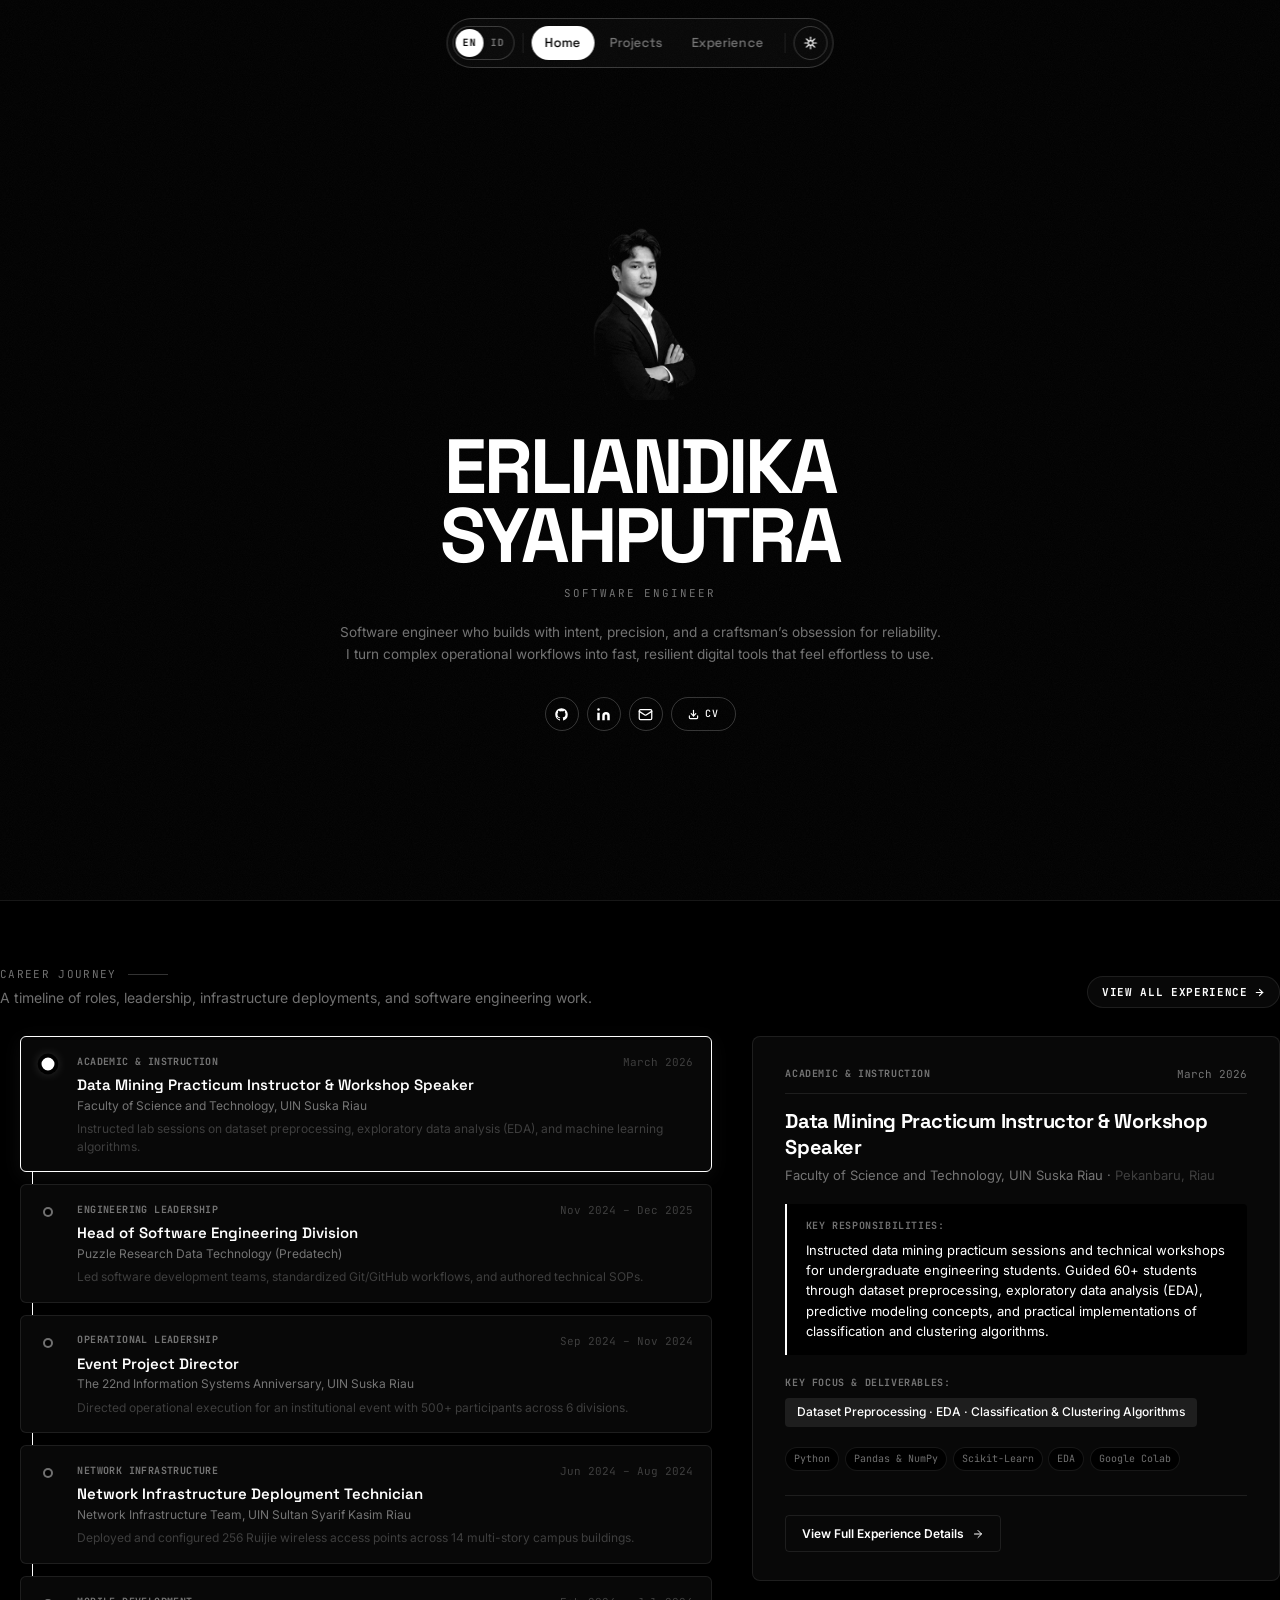
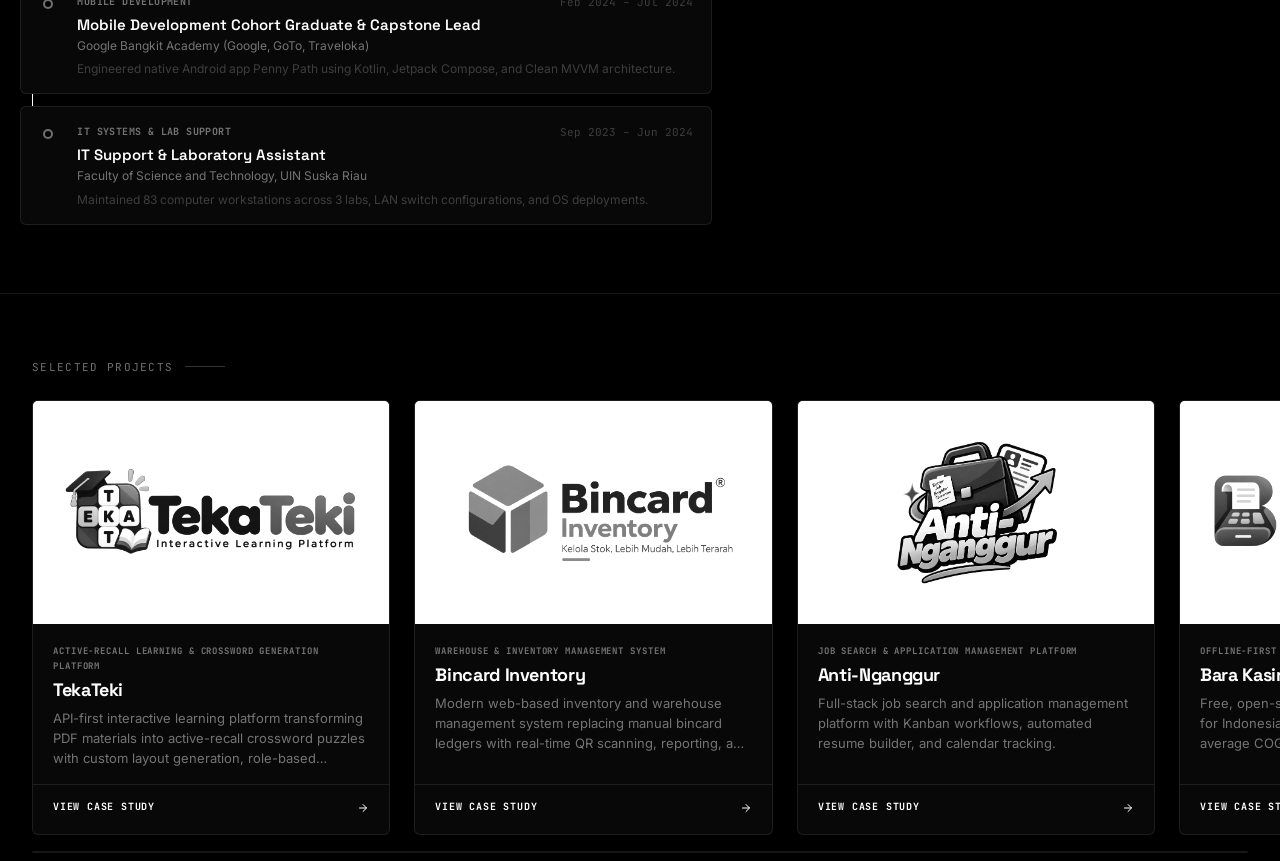
==== commit 1ad4cf17: "refactor: humanize career timeline, remove AI slop, emojis, and verification badges" ====
--- a/index.html
+++ b/index.html
@@ -205,11 +205,11 @@
     <div class="exp-preview__header">
       <div class="exp-preview__header-left">
         <div class="section-label" style="margin-bottom:0.25rem"><span data-i18n="section_journey_label">Career Journey</span></div>
-        <p class="exp-preview__sub" data-i18n="journey_sub">Topologi rekayasa sistem, deployment infrastruktur, dan evolusi teknis.</p>
+        <p class="exp-preview__sub" data-i18n="journey_sub">A timeline of roles, leadership, infrastructure deployments, and software engineering work.</p>
       </div>
       <div class="exp-preview__header-right">
         <a href="pages/experience.html" class="exp-preview__view-all-pill">
-          <span data-i18n="exp_view_all">Full Dossier (8)</span>
+          <span data-i18n="exp_view_all">View All Experience</span>
           <svg width="11" height="11" viewBox="0 0 24 24" fill="none" stroke="currentColor" stroke-width="2.5" stroke-linecap="round"><line x1="5" y1="12" x2="19" y2="12"/><polyline points="12 5 19 12 12 19"/></svg>
         </a>
       </div>
--- a/assets/css/style.css
+++ b/assets/css/style.css
@@ -4430,40 +4430,48 @@
   align-items: center;
   gap: 0.5rem;
   flex-wrap: wrap;
-  margin-bottom: 0.35rem;
-}
-.git-commit-hash {
+  margin-bottom: 0.25rem;
+}
+.git-node-badge {
   font-family: var(--font-mono);
   font-size: 0.625rem;
   font-weight: 700;
-  color: var(--muted);
-  background: var(--bg);
-  border: 1px solid var(--border);
-  padding: 1px 6px;
-  border-radius: 3px;
-}
-.git-commit-tag {
-  font-family: var(--font-mono);
-  font-size: 0.625rem;
-  font-weight: 700;
   letter-spacing: 0.04em;
-  color: var(--fg);
+  color: var(--muted);
+  text-transform: uppercase;
 }
 .git-commit-period {
   font-family: var(--font-mono);
-  font-size: 0.625rem;
+  font-size: 0.6875rem;
   color: var(--muted-soft);
   margin-left: auto;
 }
-.git-commit-msg {
-  font-family: var(--font-mono);
-  font-size: 0.8125rem;
-  color: var(--fg);
+.git-node-role {
+  font-family: var(--font-display);
+  font-size: 0.9375rem;
+  font-weight: 600;
+  color: var(--fg);
+  margin: 0.2rem 0 0.15rem;
+  line-height: 1.35;
+}
+.git-node-org {
+  font-size: 0.75rem;
+  color: var(--muted);
+  margin: 0 0 0.35rem;
+  line-height: 1.4;
+}
+.git-node-desc {
+  font-size: 0.75rem;
+  color: var(--muted-soft, var(--muted));
   line-height: 1.45;
   margin: 0;
-}
-
-/* Right: Telemetry HUD Inspector */
+  display: -webkit-box;
+  -webkit-line-clamp: 2;
+  -webkit-box-orient: vertical;
+  overflow: hidden;
+}
+
+/* Right: Detail Inspector Card */
 .git-graph-hud {
   position: sticky;
   top: 6rem;
@@ -4484,81 +4492,86 @@
   display: flex;
   align-items: center;
   justify-content: space-between;
-  margin-bottom: 1rem;
+  margin-bottom: 0.875rem;
   padding-bottom: 0.625rem;
   border-bottom: 1px solid var(--border);
 }
-.git-hud-terminal-id {
+.git-hud-cat {
   font-family: var(--font-mono);
   font-size: 0.625rem;
   font-weight: 700;
-  letter-spacing: 0.08em;
-  color: var(--muted);
-}
-.git-hud-status {
-  font-family: var(--font-mono);
-  font-size: 0.5625rem;
-  font-weight: 700;
-  letter-spacing: 0.08em;
-  background: #10b98122;
-  color: #10b981;
-  border: 1px solid #10b98144;
-  padding: 2px 6px;
-  border-radius: 3px;
-}
-.git-hud-meta {
+  letter-spacing: 0.06em;
+  color: var(--muted);
+  text-transform: uppercase;
+}
+.git-hud-period {
   font-family: var(--font-mono);
   font-size: 0.6875rem;
   color: var(--muted);
-  margin-bottom: 0.35rem;
-  display: flex;
-  align-items: center;
-  gap: 0.4rem;
 }
 .git-hud-role {
   font-family: var(--font-display);
-  font-size: 1.15rem;
+  font-size: 1.25rem;
   font-weight: 700;
   letter-spacing: -0.02em;
   color: var(--fg);
-  margin-bottom: 1.15rem;
+  margin: 0 0 0.35rem;
   line-height: 1.3;
 }
-.git-hud-hook-box {
+.git-hud-org {
+  font-size: 0.8125rem;
+  color: var(--muted);
+  margin-bottom: 1.25rem;
+  line-height: 1.4;
+}
+.git-hud-loc {
+  color: var(--muted-soft);
+}
+.git-hud-summary-box {
   background: var(--bg);
-  border-left: 3px solid var(--fg);
-  padding: 0.875rem 1rem;
+  border-left: 2px solid var(--fg);
+  padding: 0.875rem 1.15rem;
   margin-bottom: 1.25rem;
   border-radius: 0 4px 4px 0;
 }
-.git-hud-hook-label {
+.git-hud-summary-label {
   display: block;
   font-family: var(--font-mono);
-  font-size: 0.5625rem;
-  font-weight: 700;
-  letter-spacing: 0.08em;
-  color: var(--muted);
-  margin-bottom: 0.25rem;
-}
-.git-hud-hook-text {
+  font-size: 0.625rem;
+  font-weight: 700;
+  letter-spacing: 0.06em;
+  color: var(--muted);
+  margin-bottom: 0.35rem;
+  text-transform: uppercase;
+}
+.git-hud-summary-text {
   font-size: 0.8125rem;
   color: var(--fg);
-  line-height: 1.5;
+  line-height: 1.55;
   margin: 0;
-  font-style: italic;
-}
-.git-hud-telemetry-badge {
-  display: inline-flex;
-  align-items: center;
-  gap: 0.5rem;
-  font-family: var(--font-mono);
+}
+.git-hud-highlights-box {
+  margin-bottom: 1.25rem;
+}
+.git-hud-highlights-label {
+  display: block;
+  font-family: var(--font-mono);
+  font-size: 0.625rem;
+  font-weight: 700;
+  letter-spacing: 0.06em;
+  color: var(--muted);
+  margin-bottom: 0.35rem;
+  text-transform: uppercase;
+}
+.git-hud-highlights-val {
+  display: inline-block;
   font-size: 0.75rem;
-  font-weight: 700;
+  font-weight: 500;
   color: var(--fg);
   background: var(--border);
   padding: 6px 12px;
   border-radius: 4px;
-  margin-bottom: 1.25rem;
+  line-height: 1.4;
 }
 .git-hud-tech-row {
   display: flex;
@@ -4568,11 +4581,12 @@
 }
 .git-hud-tech-pill {
   font-family: var(--font-mono);
-  font-size: 0.5625rem;
+  font-size: 0.625rem;
   color: var(--muted);
   border: 1px solid var(--border);
-  padding: 2px 7px;
+  padding: 3px 8px;
   border-radius: 999px;
+  background: var(--bg);
 }
 .git-hud-footer {
   border-top: 1px solid var(--border);
@@ -4582,10 +4596,8 @@
   display: inline-flex;
   align-items: center;
   gap: 0.5rem;
-  font-family: var(--font-mono);
-  font-size: 0.6875rem;
-  font-weight: 700;
-  letter-spacing: 0.06em;
+  font-size: 0.75rem;
+  font-weight: 600;
   color: var(--fg);
   text-decoration: none;
   background: transparent;
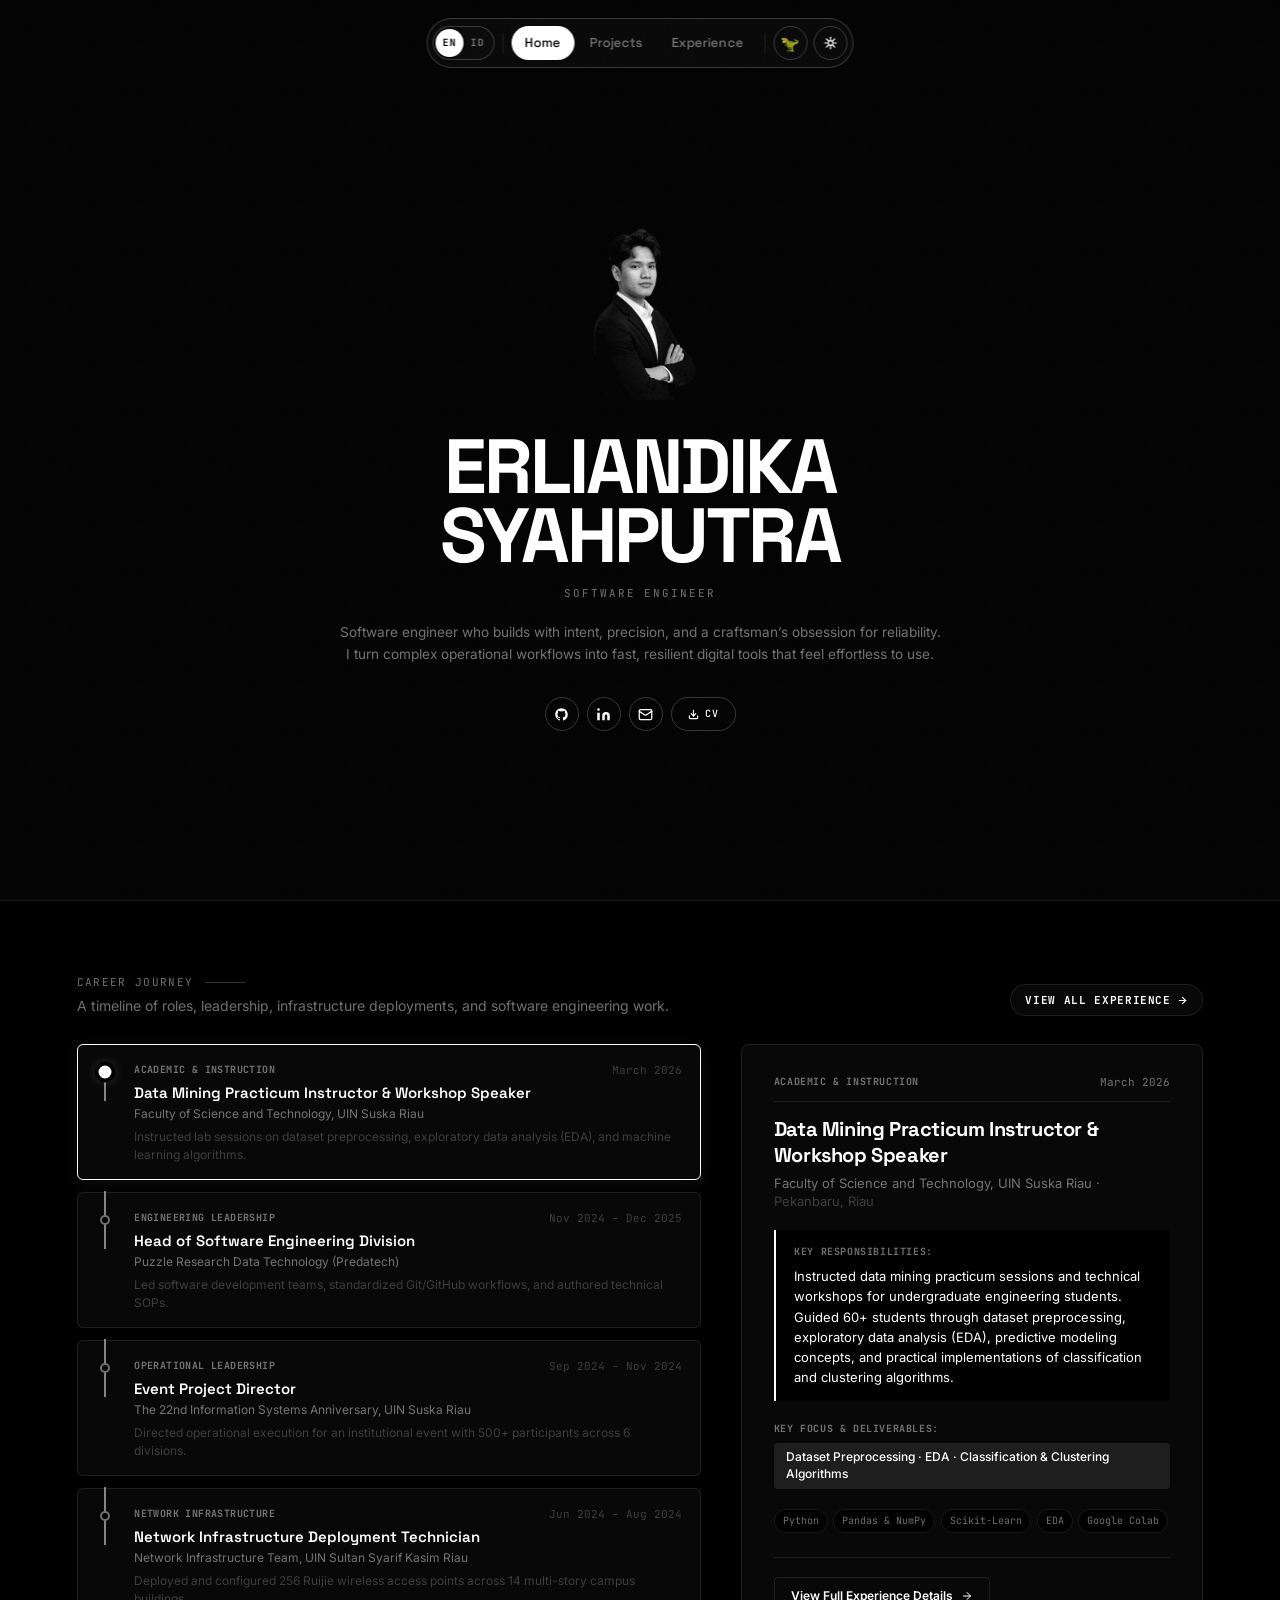
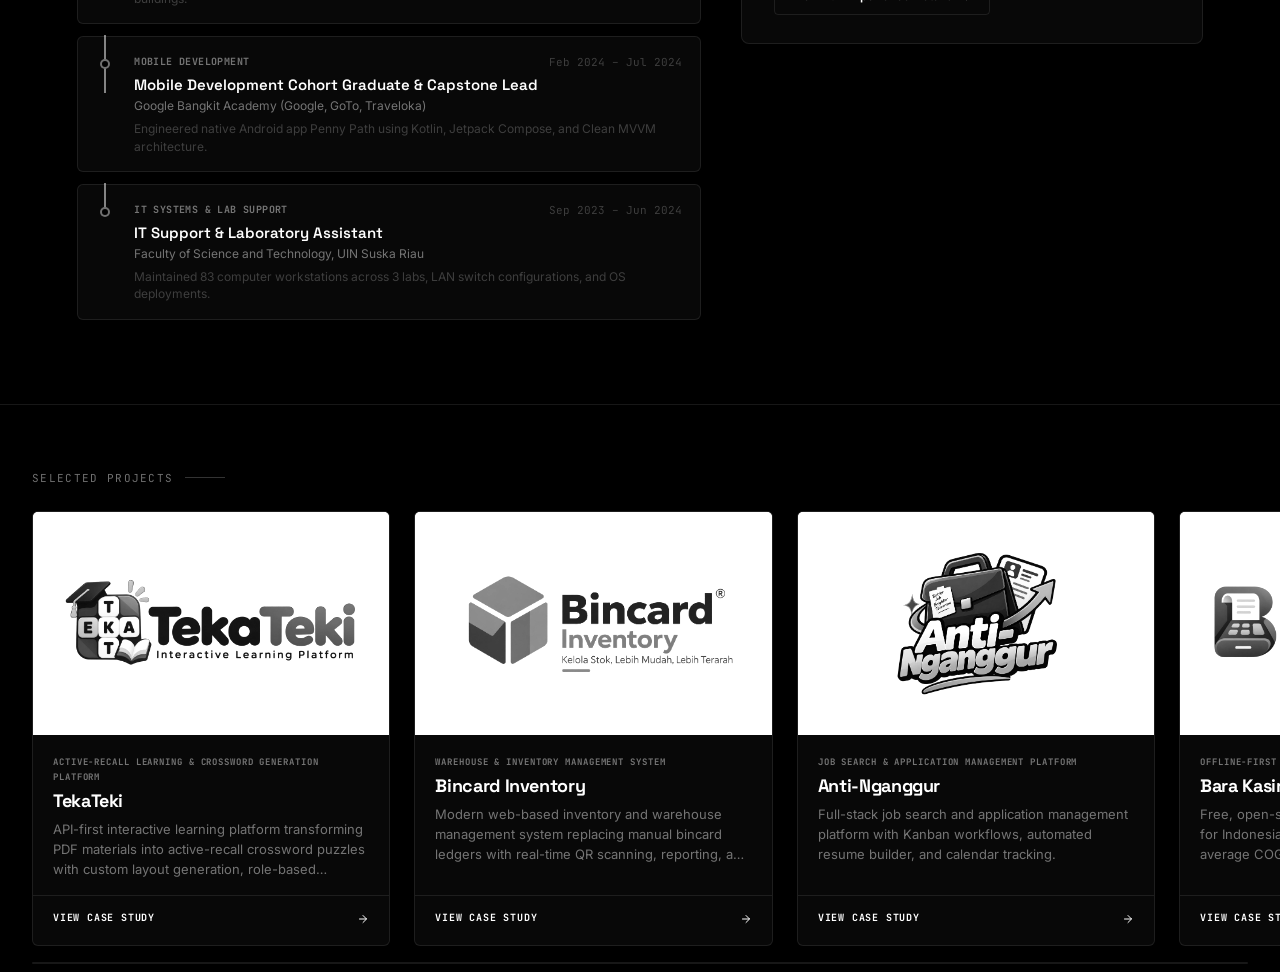
==== commit 101d0482: "fix(ux): move companion toggle to navbar and reserve safe footer margin for corner dino" ====
--- a/index.html
+++ b/index.html
@@ -139,8 +139,11 @@
       </a>
     </li>
   </ul>
-  <!-- RIGHT: Theme Toggle -->
+  <!-- RIGHT: Companion & Theme Toggle -->
   <div class="navbar__divider" aria-hidden="true"></div>
+  <button class="navbar__toggle navbar__dino-btn" id="dinoToggle" aria-label="Toggle T-Rex companion" type="button" title="T-Rex Companion">
+    <span class="dino-nav-icon" aria-hidden="true">🦖</span>
+  </button>
   <button class="navbar__toggle" id="themeToggle" aria-label="Toggle colour theme" data-i18n-aria-label="aria_theme_toggle" type="button">
     <svg class="icon-sun"  width="14" height="14" viewBox="0 0 24 24" fill="none" stroke="currentColor" stroke-width="2" stroke-linecap="round" aria-hidden="true"><circle cx="12" cy="12" r="4"/><line x1="12" y1="2" x2="12" y2="6"/><line x1="12" y1="18" x2="12" y2="22"/><line x1="4.93" y1="4.93" x2="7.76" y2="7.76"/><line x1="16.24" y1="16.24" x2="19.07" y2="19.07"/><line x1="2" y1="12" x2="6" y2="12"/><line x1="18" y1="12" x2="22" y2="12"/><line x1="4.93" y1="19.07" x2="7.76" y2="16.24"/><line x1="16.24" y1="7.76" x2="19.07" y2="4.93"/></svg>
     <svg class="icon-moon" width="14" height="14" viewBox="0 0 24 24" fill="none" stroke="currentColor" stroke-width="2" stroke-linecap="round" aria-hidden="true"><path d="M21 12.79A9 9 0 1 1 11.21 3 7 7 0 0 0 21 12.79z"/></svg>
--- a/assets/css/style.css
+++ b/assets/css/style.css
@@ -2231,41 +2231,68 @@
 }
 
 /* ── Experience Details List ── */
+/* ── Experience Layout View Mode Switcher ── */
+.exp-view-switcher {
+  display: flex;
+  flex-wrap: wrap;
+  gap: 0.5rem;
+  margin-top: 1.5rem;
+  margin-bottom: 2.75rem;
+}
+.exp-view-pill {
+  font-family: var(--font-mono);
+  font-size: 0.6875rem;
+  font-weight: 700;
+  letter-spacing: 0.04em;
+  padding: 8px 16px;
+  border-radius: 999px;
+  border: 1px solid var(--border-mid);
+  background: var(--bg-card);
+  color: var(--muted);
+  cursor: pointer;
+  transition: all 180ms ease;
+  user-select: none;
+}
+.exp-view-pill:hover {
+  color: var(--fg);
+  border-color: var(--border-str);
+}
+.exp-view-pill.active {
+  background: var(--fg);
+  color: var(--bg);
+  border-color: var(--fg);
+}
+
+/* ── Container for Mode 1 (Editorial) & Mode 2 (Accordion) ── */
 .exp-cards-list {
   display: flex;
   flex-direction: column;
-  gap: 1.5rem;
-  margin-top: 2rem;
+  gap: 2rem;
   margin-bottom: 4rem;
 }
-.exp-detail-card {
-  padding: 1.75rem 2rem;
+
+/* ── Mode 1: Full Editorial Dossier Card ── */
+.exp-editorial-card {
+  padding: 2.25rem 2.5rem;
   border: 1px solid var(--border);
-  border-radius: 4px;
+  border-radius: 6px;
   background: var(--bg-card);
-  cursor: pointer;
-  transition: color 200ms var(--ease), background-color 200ms var(--ease), border-color 200ms var(--ease), box-shadow 200ms var(--ease), transform 200ms var(--ease);
-}
-.exp-detail-card:hover {
+  transition: border-color 200ms ease, box-shadow 200ms ease;
+}
+.exp-editorial-card:hover {
   border-color: var(--border-str);
-  transform: translateY(-2px);
-  box-shadow: 0 8px 24px rgba(0,0,0,0.05);
-}
-.exp-detail-card.highlighted {
-  border-color: var(--fg);
-  outline: 2px solid var(--fg);
-  outline-offset: 4px;
-}
-.exp-card__header {
-  margin-bottom: 1rem;
-  padding-bottom: 0.875rem;
+  box-shadow: 0 10px 30px rgba(0,0,0,0.04);
+}
+.exp-editorial-card__header {
+  margin-bottom: 1.25rem;
+  padding-bottom: 1.1rem;
   border-bottom: 1px solid var(--border);
 }
 .exp-card__badge-row {
   display: flex;
   align-items: center;
   justify-content: space-between;
-  margin-bottom: 0.5rem;
+  margin-bottom: 0.6rem;
 }
 .exp-card__type-badge {
   font-family: var(--font-mono);
@@ -2280,52 +2307,120 @@
 }
 .exp-card__period {
   font-family: var(--font-mono);
+  font-size: 0.6875rem;
+  color: var(--muted);
+  letter-spacing: 0.04em;
+}
+.exp-editorial-card__role {
+  font-family: var(--font-display);
+  font-size: clamp(1.35rem, 2.5vw, 1.7rem);
+  font-weight: 700;
+  letter-spacing: -0.02em;
+  color: var(--fg);
+  margin-bottom: 0.35rem;
+}
+.exp-editorial-card__org {
+  font-size: 0.9375rem;
+  color: var(--muted);
+  font-weight: 500;
+}
+.exp-editorial-card__loc {
+  color: var(--muted);
+  font-weight: 400;
+}
+.exp-editorial-card__gpa {
+  display: inline-block;
+  font-family: var(--font-mono);
+  font-size: 0.6875rem;
+  font-weight: 700;
+  color: var(--fg);
+  background: var(--border);
+  padding: 2px 7px;
+  border-radius: 3px;
+  margin-top: 0.5rem;
+}
+.exp-editorial-card__headline {
+  font-size: 0.95rem;
+  font-weight: 600;
+  color: var(--fg);
+  line-height: 1.5;
+  margin-top: 0.85rem;
+}
+.exp-editorial-sec {
+  margin-top: 1.35rem;
+}
+.exp-editorial-sec__title {
+  font-family: var(--font-mono);
+  font-size: 0.6875rem;
+  font-weight: 700;
+  letter-spacing: 0.08em;
+  text-transform: uppercase;
+  color: var(--muted);
+  margin-bottom: 0.5rem;
+}
+.exp-editorial-sec__text {
+  font-size: 0.9rem;
+  line-height: 1.65;
+  color: var(--fg);
+}
+.exp-bullet-list {
+  list-style: none;
+  padding: 0;
+  margin: 0;
+}
+.exp-bullet-list li {
+  position: relative;
+  padding-left: 1.25rem;
+  font-size: 0.875rem;
+  line-height: 1.55;
+  color: var(--fg);
+  margin-bottom: 0.5rem;
+}
+.exp-bullet-list li::before {
+  content: '–';
+  position: absolute;
+  left: 0;
+  font-weight: 700;
+  color: var(--muted);
+}
+.exp-callout-box {
+  margin-top: 1.25rem;
+  padding: 1rem 1.25rem;
+  border-left: 3px solid var(--fg);
+  border-top: 1px solid var(--border);
+  border-right: 1px solid var(--border);
+  border-bottom: 1px solid var(--border);
+  border-radius: 0 4px 4px 0;
+  background: rgba(125,125,125,0.03);
+}
+.exp-callout-row {
+  margin-bottom: 0.5rem;
+}
+.exp-callout-row:last-child {
+  margin-bottom: 0;
+}
+.exp-callout-label {
+  font-family: var(--font-mono);
   font-size: 0.625rem;
-  color: var(--muted);
-  letter-spacing: 0.04em;
-}
-.exp-card__role {
-  font-family: var(--font-display);
-  font-size: clamp(1.25rem, 2.5vw, 1.5rem);
-  font-weight: 700;
-  letter-spacing: -0.02em;
-  color: var(--fg);
-  margin-bottom: 0.25rem;
-}
-.exp-card__org {
+  font-weight: 700;
+  letter-spacing: 0.08em;
+  text-transform: uppercase;
+  color: var(--muted);
+  display: block;
+  margin-bottom: 0.2rem;
+}
+.exp-callout-desc {
   font-size: 0.875rem;
-  color: var(--muted);
-  font-weight: 500;
-}
-.exp-card__loc {
-  color: var(--muted);
-  font-weight: 400;
-}
-.exp-card__gpa {
-  font-family: var(--font-mono);
-  font-size: 0.6875rem;
-  font-weight: 700;
-  color: var(--fg);
-  margin-top: 0.35rem;
-}
-.exp-card__body {
-  display: flex;
-  flex-direction: column;
-  gap: 0.75rem;
-}
-.exp-card__headline {
-  font-size: 0.875rem;
-  font-weight: 500;
-  color: var(--fg);
-  line-height: 1.5;
-}
-.exp-card__tech-row {
+  line-height: 1.55;
+  color: var(--fg);
+}
+.exp-tech-chips {
   display: flex;
   flex-wrap: wrap;
   gap: 0.4rem;
-  margin-top: 0.5rem;
-}
-.exp-card__tech-pill {
+  margin-top: 1.25rem;
+}
+.exp-tech-chip {
   font-family: var(--font-mono);
   font-size: 0.5625rem;
   padding: 3px 9px;
@@ -2335,17 +2430,291 @@
   text-transform: uppercase;
   letter-spacing: 0.04em;
 }
-.exp-card__footer-cta {
+
+/* ── Mode 2: In-Place Accordion Card ── */
+.exp-accordion-card {
+  padding: 1.75rem 2rem;
+  border: 1px solid var(--border);
+  border-radius: 6px;
+  background: var(--bg-card);
+  transition: border-color 200ms ease;
+}
+.exp-accordion-card:hover {
+  border-color: var(--border-str);
+}
+.exp-accordion-toggle {
   display: inline-flex;
   align-items: center;
-  gap: 0.4rem;
+  gap: 0.5rem;
   margin-top: 1.25rem;
+  padding: 7px 15px;
+  border: 1px solid var(--border-mid);
+  border-radius: 4px;
+  background: transparent;
+  color: var(--fg);
   font-family: var(--font-mono);
   font-size: 0.6875rem;
   font-weight: 700;
-  color: var(--fg);
   letter-spacing: 0.06em;
   text-transform: uppercase;
+  cursor: pointer;
+  transition: all 180ms ease;
+}
+.exp-accordion-toggle:hover {
+  background: var(--border);
+  border-color: var(--fg);
+}
+.exp-accordion-toggle svg {
+  transition: transform 240ms ease;
+}
+.exp-accordion-card.open .exp-accordion-toggle svg {
+  transform: rotate(180deg);
+}
+.exp-accordion-drawer {
+  display: none;
+  margin-top: 1.25rem;
+  padding-top: 1.25rem;
+  border-top: 1px dashed var(--border-mid);
+  animation: expFadeDown 220ms ease;
+}
+.exp-accordion-card.open .exp-accordion-drawer {
+  display: block;
+}
+@keyframes expFadeDown {
+  from { opacity: 0; transform: translateY(-6px); }
+  to { opacity: 1; transform: translateY(0); }
+}
+
+/* ── Mode 3: Split Master-Detail Layout ── */
+.exp-split-layout {
+  display: grid;
+  grid-template-columns: 320px 1fr;
+  gap: 2rem;
+  align-items: start;
+  margin-bottom: 4rem;
+}
+
+.exp-split-nav {
+  position: sticky;
+  top: 90px;
+  display: flex;
+  flex-direction: column;
+  gap: 0.65rem;
+  max-height: calc(100vh - 120px);
+  overflow-y: auto;
+  padding-right: 0.5rem;
+}
+.exp-split-nav::-webkit-scrollbar {
+  width: 4px;
+}
+.exp-split-nav::-webkit-scrollbar-thumb {
+  background: var(--border-mid);
+  border-radius: 4px;
+}
+.exp-split-nav-item {
+  padding: 1rem 1.25rem;
+  border: 1px solid var(--border);
+  border-radius: 6px;
+  background: var(--bg-card);
+  cursor: pointer;
+  transition: all 180ms ease;
+  user-select: none;
+}
+.exp-split-nav-item:hover {
+  border-color: var(--border-str);
+  transform: translateX(2px);
+}
+.exp-split-nav-item.active {
+  border-color: var(--fg);
+  background: var(--border);
+}
+.exp-split-nav-item__badge-row {
+  display: flex;
+  align-items: center;
+  justify-content: space-between;
+  margin-bottom: 0.35rem;
+  gap: 0.5rem;
+  flex-wrap: wrap;
+}
+.exp-split-nav-item__cat {
+  font-family: var(--font-mono);
+  font-size: 0.5625rem;
+  font-weight: 700;
+  letter-spacing: 0.08em;
+  text-transform: uppercase;
+  color: var(--muted);
+}
+.exp-split-nav-item.active .exp-split-nav-item__cat {
+  color: var(--fg);
+}
+.exp-split-nav-item__period {
+  font-family: var(--font-mono);
+  font-size: 0.625rem;
+  color: var(--muted);
+}
+.exp-split-nav-item__role {
+  font-family: var(--font-display);
+  font-size: 0.9375rem;
+  font-weight: 700;
+  color: var(--fg);
+  line-height: 1.3;
+  word-break: break-word;
+  overflow-wrap: break-word;
+}
+.exp-split-nav-item__org {
+  font-size: 0.8125rem;
+  color: var(--muted);
+  margin-top: 0.2rem;
+  line-height: 1.35;
+}
+
+.exp-split-inspector {
+  position: sticky;
+  top: 90px;
+  padding: 2.25rem 2.5rem;
+  border: 1px solid var(--border);
+  border-radius: 6px;
+  background: var(--bg-card);
+  box-shadow: 0 10px 30px rgba(0,0,0,0.04);
+}
+.exp-split-inspector__nav {
+  display: flex;
+  align-items: center;
+  justify-content: space-between;
+  margin-top: 1.75rem;
+  padding-top: 1.25rem;
+  border-top: 1px solid var(--border);
+  gap: 0.5rem;
+}
+.exp-split-inspector__nav-btn {
+  font-family: var(--font-mono);
+  font-size: 0.6875rem;
+  font-weight: 700;
+  letter-spacing: 0.06em;
+  text-transform: uppercase;
+  background: transparent;
+  color: var(--fg);
+  border: 1px solid var(--border-mid);
+  padding: 7px 14px;
+  border-radius: 4px;
+  cursor: pointer;
+  transition: all 180ms ease;
+  display: inline-flex;
+  align-items: center;
+  gap: 0.4rem;
+  min-height: 36px;
+}
+.exp-split-inspector__nav-btn:hover:not(:disabled) {
+  background: var(--fg);
+  color: var(--bg);
+  border-color: var(--fg);
+}
+.exp-split-inspector__nav-btn:disabled {
+  opacity: 0.3;
+  cursor: not-allowed;
+}
+
+/* Master-Detail Responsive Transformations & Mobile Dossier Accordion */
+.exp-split-nav-item__chevron {
+  display: none;
+  color: var(--muted);
+  transition: transform 0.25s cubic-bezier(0.16, 1, 0.3, 1), color 0.2s ease;
+}
+
+.exp-split-nav-item__drawer {
+  display: none;
+  overflow: hidden;
+  max-height: 0;
+  opacity: 0;
+  transition: max-height 0.35s cubic-bezier(0.16, 1, 0.3, 1), opacity 0.25s ease;
+}
+
+@media (max-width: 860px) {
+  .exp-split-layout {
+    display: block;
+    margin-bottom: 3rem;
+  }
+  .exp-split-nav {
+    position: static;
+    display: flex;
+    flex-direction: column;
+    overflow-x: visible;
+    overflow-y: visible;
+    max-height: none;
+    padding: 0;
+    gap: 0.85rem;
+    width: 100%;
+  }
+  .exp-split-nav-item {
+    flex: 1 1 100%;
+    max-width: 100%;
+    padding: 1.15rem 1.25rem;
+    transform: none !important;
+    cursor: pointer;
+    border-radius: 6px;
+  }
+  .exp-split-nav-item.active {
+    border-color: var(--border-hover);
+    background: var(--card-bg-hover, rgba(255, 255, 255, 0.04));
+  }
+  .exp-split-nav-item__header-row {
+    display: flex;
+    align-items: center;
+    justify-content: space-between;
+    width: 100%;
+    margin-bottom: 0.5rem;
+  }
+  .exp-split-nav-item__chevron {
+    display: inline-flex;
+    align-items: center;
+    justify-content: center;
+    flex-shrink: 0;
+  }
+  .exp-split-nav-item.active .exp-split-nav-item__chevron {
+    transform: rotate(180deg);
+    color: var(--fg);
+  }
+  .exp-split-nav-item__drawer {
+    display: block;
+  }
+  .exp-split-nav-item.active .exp-split-nav-item__drawer {
+    max-height: 1400px;
+    opacity: 1;
+  }
+  .exp-split-nav-item__drawer-inner {
+    padding-top: 1rem;
+    margin-top: 0.85rem;
+    border-top: 1px dashed var(--border);
+  }
+  .exp-split-inspector {
+    display: none !important;
+  }
+}
+
+@media (max-width: 520px) {
+  .exp-split-nav-item {
+    padding: 0.875rem 1rem;
+  }
+  .exp-split-nav-item__role {
+    font-size: 0.9375rem;
+  }
+  .exp-split-nav-item__org {
+    font-size: 0.75rem;
+  }
+  .exp-editorial-sec__title {
+    font-size: 0.6875rem;
+  }
+  .exp-editorial-sec__text {
+    font-size: 0.8125rem;
+  }
+  .exp-callout-box {
+    padding: 0.875rem 1rem;
+    margin-top: 1rem;
+  }
+  .exp-bullet-list li {
+    font-size: 0.8125rem;
+    line-height: 1.5;
+  }
 }
 
 /* ── Premium 4-Column Balanced Certifications Grid (4 x 2 = 8 Cards) ── */
@@ -3267,6 +3636,52 @@
   }
 }
 
+@media (max-width: 600px) {
+  .exp-modal-backdrop {
+    padding: 0.65rem;
+  }
+  .exp-modal__dialog {
+    max-height: 94vh;
+    border-radius: 8px;
+  }
+  .exp-modal__close-btn {
+    top: 0.75rem;
+    right: 0.75rem;
+    width: 32px;
+    height: 32px;
+  }
+  .exp-modal__header {
+    padding: 1.25rem 1rem 0.875rem;
+  }
+  .exp-modal__meta-row {
+    flex-wrap: wrap;
+    gap: 0.35rem 0.5rem;
+  }
+  .exp-modal__role {
+    font-size: 1.15rem;
+    word-break: break-word;
+    overflow-wrap: break-word;
+  }
+  .exp-modal__body {
+    padding: 1rem;
+    gap: 0.875rem;
+  }
+  .exp-modal__dossier-grid {
+    grid-template-columns: 1fr;
+    gap: 0.75rem;
+  }
+  .exp-dossier-card {
+    padding: 0.875rem 1rem;
+  }
+  .exp-modal__footer {
+    padding: 0.75rem 1rem;
+  }
+  .exp-modal__nav-btn {
+    padding: 0.4rem 0.75rem;
+    font-size: 0.625rem;
+  }
+}
+
 /* ── Interactive Project Dossier Modal (projects.html) ── */
 .project-modal-backdrop {
   position: fixed;
@@ -3915,6 +4330,11 @@
   display: flex;
   align-items: center;
   gap: 0.75rem;
+}
+@media (min-width: 769px) {
+  .site-footer__right {
+    margin-right: 95px;
+  }
 }
 .site-footer__link {
   font-family: var(--font-mono);
@@ -4282,7 +4702,7 @@
    =============================================================== */
 
 .exp-preview {
-  padding: 4rem 0 3.5rem;
+  padding-block: clamp(3rem, 6vw, 4.5rem);
 }
 
 .exp-preview__header {
@@ -4358,17 +4778,6 @@
   display: flex;
   flex-direction: column;
   position: relative;
-  padding-left: 1.25rem;
-}
-.git-graph-tree::before {
-  content: '';
-  position: absolute;
-  top: 1.25rem;
-  bottom: 1.25rem;
-  left: 2rem;
-  width: 1px;
-  background: var(--border-str);
-  z-index: 0;
 }
 .git-commit-node {
   display: flex;
@@ -4406,8 +4815,28 @@
   justify-content: center;
   margin-top: 2px;
   flex-shrink: 0;
+  position: relative;
+}
+.git-commit-rail::before {
+  content: '';
+  position: absolute;
+  top: -1.25rem;
+  bottom: -1.25rem;
+  left: 50%;
+  width: 1px;
+  background: var(--border-str);
+  transform: translateX(-50%);
+  z-index: 0;
+}
+.git-commit-node:first-child .git-commit-rail::before {
+  top: 50%;
+}
+.git-commit-node:last-child .git-commit-rail::before {
+  bottom: 50%;
 }
 .git-commit-dot {
+  position: relative;
+  z-index: 1;
   width: 10px;
   height: 10px;
   border-radius: 50%;
@@ -4619,30 +5048,169 @@
   transform: translateX(4px);
 }
 
+/* Git Commit Node Chevron & In-Place Mobile Drawer */
+.git-node-chevron {
+  display: none;
+  color: var(--muted);
+  transition: transform 0.25s cubic-bezier(0.16, 1, 0.3, 1), color 0.2s ease;
+}
+
+.git-commit-drawer {
+  display: none;
+  overflow: hidden;
+  max-height: 0;
+  opacity: 0;
+  transition: max-height 0.35s cubic-bezier(0.16, 1, 0.3, 1), opacity 0.25s ease;
+}
+
 /* Git Graph Responsive Breakpoints */
-@media (max-width: 900px) {
+@media (max-width: 860px) {
   .git-graph-layout {
     grid-template-columns: 1fr;
-    gap: 1.75rem;
+    gap: 1.25rem;
   }
   .git-graph-hud {
-    position: static;
-  }
-}
+    display: none !important;
+  }
+  .git-node-chevron {
+    display: inline-flex;
+    align-items: center;
+    justify-content: center;
+    margin-left: auto;
+  }
+  .git-commit-node.active .git-node-chevron {
+    transform: rotate(180deg);
+    color: var(--fg);
+  }
+  .git-commit-drawer {
+    display: block;
+    width: 100%;
+  }
+  .git-commit-node.active .git-commit-drawer {
+    max-height: 1200px;
+    opacity: 1;
+  }
+  .git-commit-drawer__inner {
+    padding-top: 1rem;
+    margin-top: 0.85rem;
+    border-top: 1px dashed var(--border);
+  }
+}
+
 @media (max-width: 600px) {
-  .git-graph-tree {
-    padding-left: 0.5rem;
-  }
-  .git-graph-tree::before {
-    left: 1.25rem;
-  }
   .git-commit-node {
     padding: 0.875rem 1rem;
     gap: 0.875rem;
   }
-  .git-hud-card {
-    padding: 1.25rem;
-  }
-}
-
-
+}
+
+@media (max-width: 480px) {
+  .git-commit-node {
+    padding: 0.75rem 0.875rem;
+    gap: 0.75rem;
+  }
+  .git-commit-header {
+    display: flex;
+    flex-direction: row;
+    align-items: center;
+    justify-content: space-between;
+    gap: 0.4rem;
+  }
+  .git-commit-period {
+    font-size: 0.625rem;
+  }
+  .git-node-role {
+    font-size: 0.875rem;
+    word-break: break-word;
+    overflow-wrap: break-word;
+  }
+  .git-node-org {
+    font-size: 0.75rem;
+  }
+  .git-node-desc {
+    font-size: 0.75rem;
+  }
+  .git-hud-summary-box {
+    padding: 0.75rem 0.875rem;
+    margin-bottom: 0.85rem;
+  }
+  .git-hud-summary-text {
+    font-size: 0.78125rem;
+  }
+  .git-hud-highlights-box {
+    margin-bottom: 0.85rem;
+  }
+  .git-hud-highlights-val {
+    font-size: 0.71875rem;
+    padding: 5px 9px;
+    word-break: break-word;
+    overflow-wrap: break-word;
+  }
+  .git-hud-tech-row {
+    margin-bottom: 1rem;
+    gap: 0.3rem;
+  }
+  .git-hud-tech-pill {
+    font-size: 0.59375rem;
+    padding: 2px 7px;
+  }
+  .git-hud-action-btn {
+    width: 100%;
+    justify-content: center;
+    padding: 10px 14px;
+    font-size: 0.75rem;
+  }
+}
+
+/* ── T-Rex Companion Navbar Toggle Button ── */
+.navbar__dino-btn {
+  display: inline-flex;
+  align-items: center;
+  justify-content: center;
+  width: 34px;
+  height: 34px;
+  border-radius: 50%;
+  border: 1.5px solid var(--border-mid);
+  color: var(--fg);
+  background: transparent;
+  cursor: pointer;
+  margin-right: 6px;
+  position: relative;
+  transition: border-color var(--theme-dur) var(--theme-ease), transform 240ms var(--ease), background 200ms;
+}
+
+.navbar__dino-btn:hover {
+  border-color: var(--border-str);
+  transform: scale(1.08);
+}
+
+.navbar__dino-btn:active {
+  transform: scale(0.92);
+}
+
+.navbar__dino-btn.is-resting {
+  border-style: dashed;
+  opacity: 0.82;
+}
+
+.navbar__dino-btn .dino-nav-icon {
+  font-size: 0.9375rem;
+  line-height: 1;
+  display: inline-block;
+  transition: transform 0.2s ease;
+  user-select: none;
+}
+
+.navbar__dino-btn:hover .dino-nav-icon {
+  transform: scale(1.18);
+}
+
+/* Hide on mobile & touch devices where custom cursor is disabled */
+@media (max-width: 768px), (hover: none), (pointer: coarse) {
+  .navbar__dino-btn {
+    display: none !important;
+  }
+}
+
+
+
